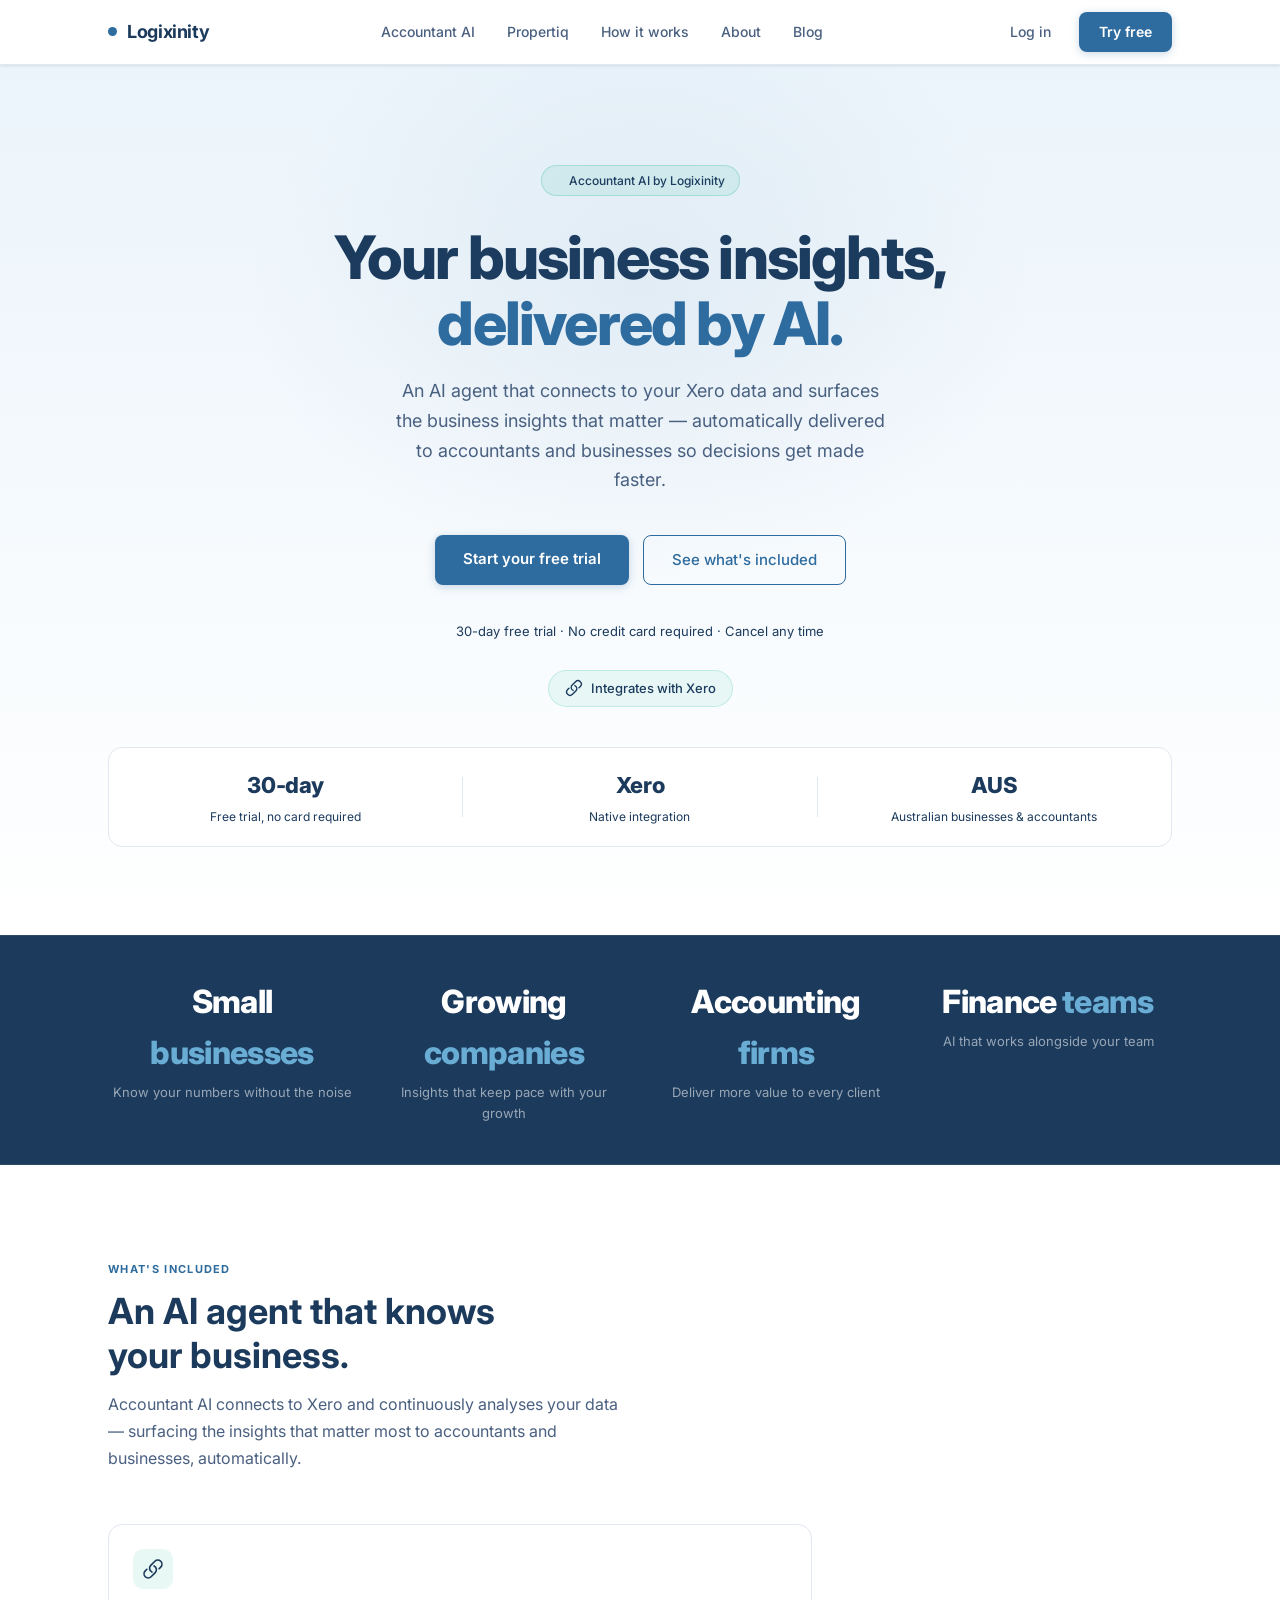
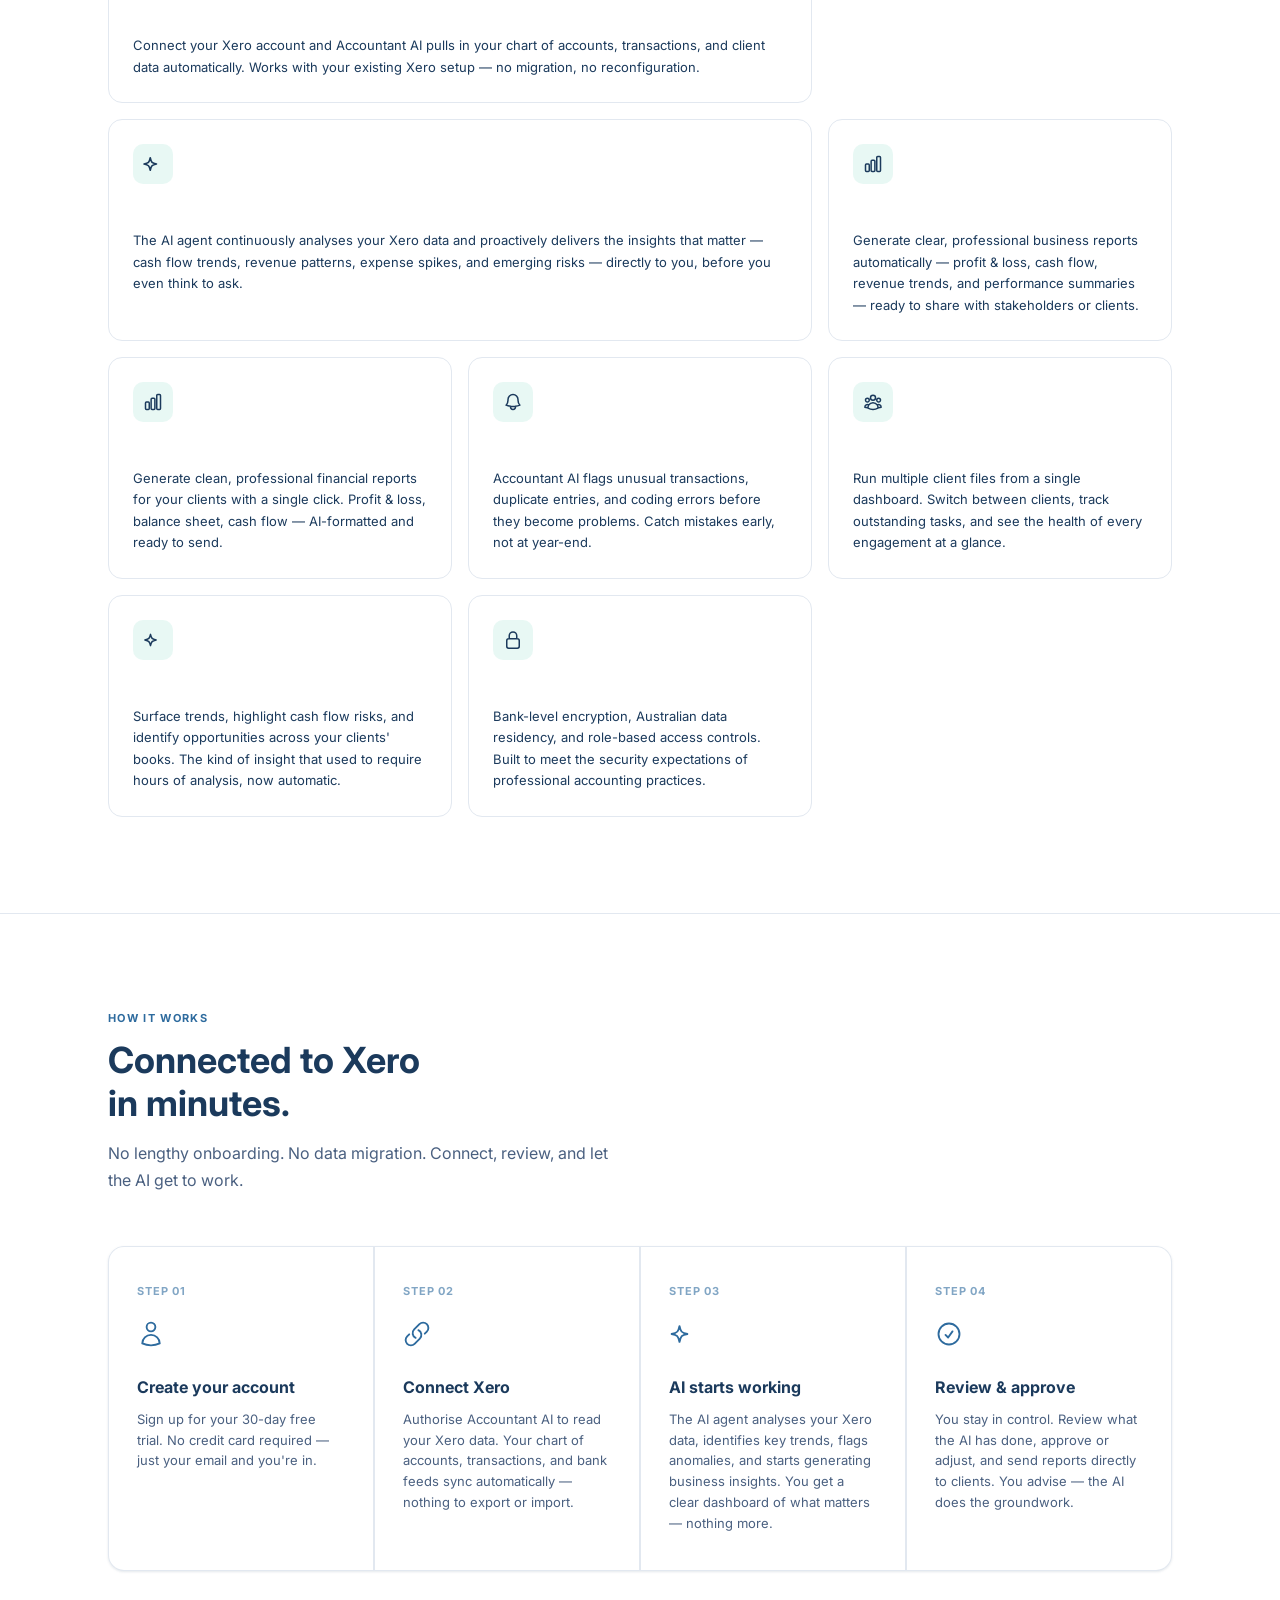
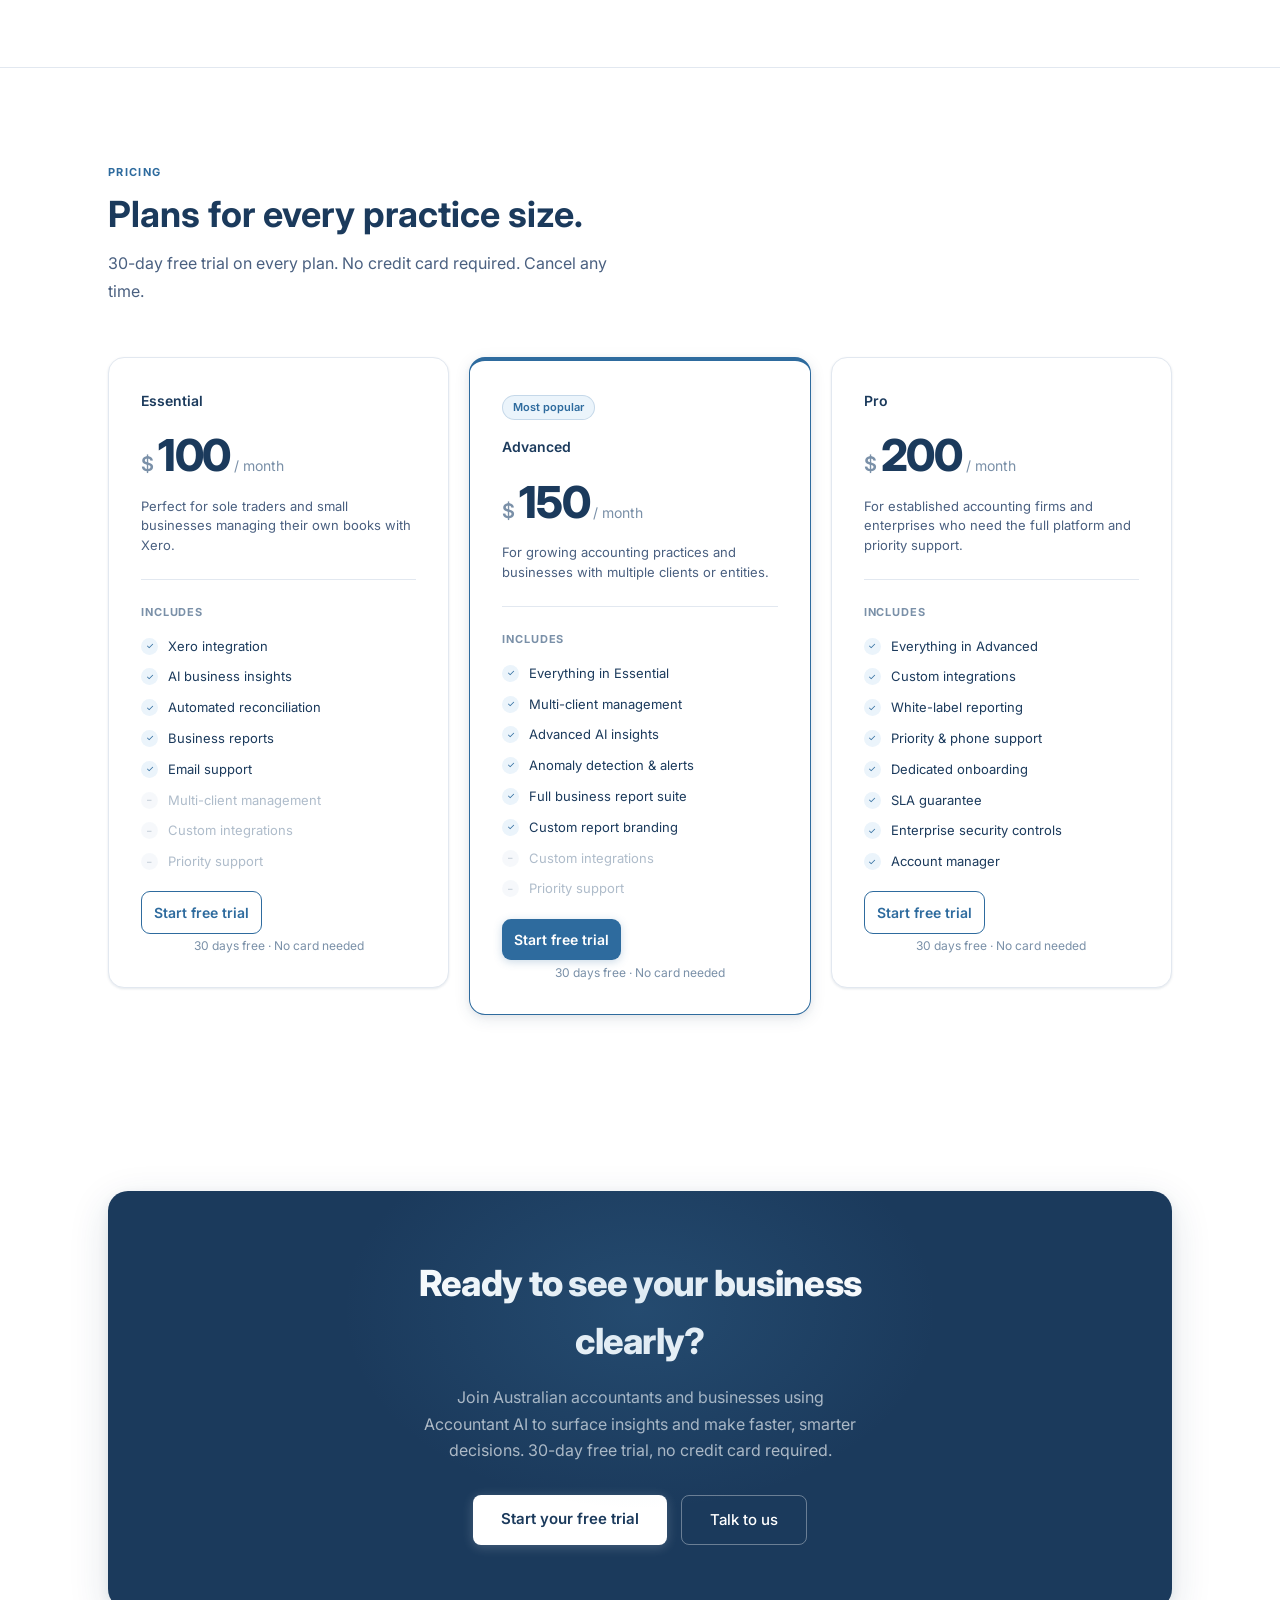
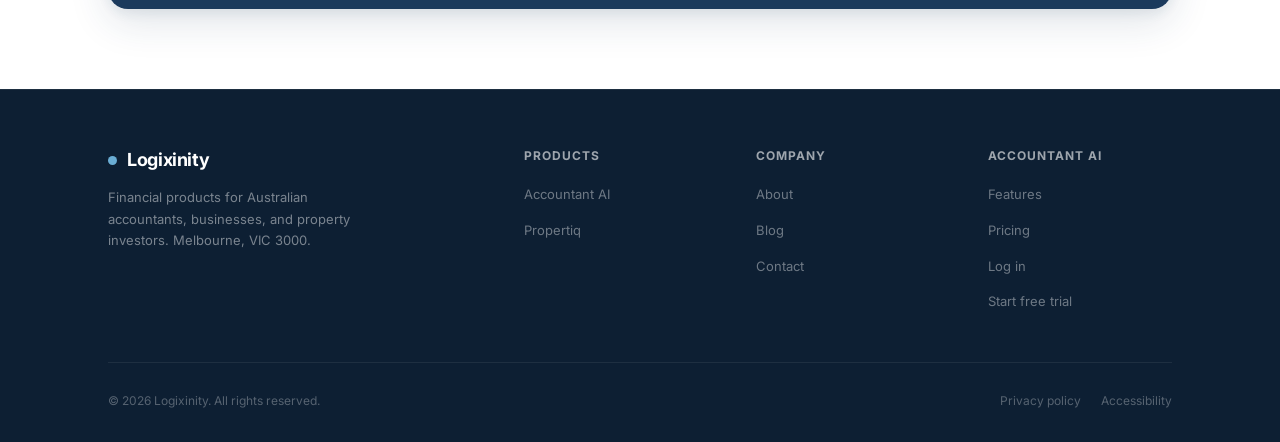
==== accountant-ai.html @ 001132ab "feat: full site with Option A light theme and all pages" ====
<!DOCTYPE html>
<html lang="en">
<head>
  <meta charset="UTF-8" />
  <meta name="viewport" content="width=device-width, initial-scale=1.0" />
  <meta name="description" content="Accountant AI by Logixinity — an AI agent that delivers business insights directly to accountants and businesses via Xero. Automated reporting, anomaly detection, and more." />
  <meta name="robots" content="index, follow" />
  <meta property="og:title" content="Accountant AI — AI-Powered Accounting by Logixinity" />
  <meta property="og:description" content="An AI agent that delivers business insights directly to accountants and businesses via Xero. Automated reporting, anomaly detection, and more. 30-day free trial." />
  <meta property="og:type" content="website" />
  <meta property="og:url" content="https://www.logixinity.com/accountant-ai" />
  <title>Accountant AI — AI-Powered Accounting | Logixinity</title>
  <link rel="stylesheet" href="css/styles.css" />
  <link rel="stylesheet" href="css/accountant-ai.css" />
  <link rel="preconnect" href="https://fonts.googleapis.com" />
  <link rel="preconnect" href="https://fonts.gstatic.com" crossorigin />
  <link href="https://fonts.googleapis.com/css2?family=Inter:wght@400;500;600;700;800&display=swap" rel="stylesheet" />
</head>
<body>

  <!-- ============================================================
       NAVIGATION
  ============================================================ -->
  <header class="nav">
    <div class="container nav-inner">
      <a href="/" class="nav-logo">
        <span class="nav-logo-dot"></span>
        Logixinity
      </a>

      <nav aria-label="Main navigation">
        <ul class="nav-links">
          <li><a href="/accountant-ai.html" class="active">Accountant AI</a></li>
          <li><a href="/propertiq.html">Propertiq</a></li>
          <li><a href="#how">How it works</a></li>
          <li><a href="#about">About</a></li>
          <li><a href="/blog">Blog</a></li>
        </ul>
      </nav>

      <div class="nav-actions">
        <a href="https://app.logixinity.com/" class="btn-ghost">Log in</a>
        <a href="https://app.logixinity.com/" class="btn-primary">Try free</a>
      </div>
    </div>
  </header>

  <!-- ============================================================
       HERO
  ============================================================ -->
  <section class="hero ai-hero">
    <div class="container">
      <div class="ai-product-tag">
        <span class="ai-tag-dot"></span>
        Accountant AI by Logixinity
      </div>

      <h1>
        Your business insights,<br />
        <em class="ai-em">delivered by AI.</em>
      </h1>

      <p class="hero-sub">
        An AI agent that connects to your Xero data and surfaces the business
        insights that matter — automatically delivered to accountants and
        businesses so decisions get made faster.
      </p>

      <div class="hero-btns">
        <a href="https://app.logixinity.com/" class="btn-primary ai-btn-lg">Start your free trial</a>
        <a href="#features" class="btn-outline">See what's included</a>
      </div>

      <p class="ai-hero-note">30-day free trial · No credit card required · Cancel any time</p>

      <div class="ai-xero-badge">
        <svg width="18" height="18" fill="none" viewBox="0 0 24 24" stroke="currentColor" stroke-width="1.8" aria-hidden="true">
          <path stroke-linecap="round" stroke-linejoin="round" d="M13.19 8.688a4.5 4.5 0 011.242 7.244l-4.5 4.5a4.5 4.5 0 01-6.364-6.364l1.757-1.757m13.35-.622l1.757-1.757a4.5 4.5 0 00-6.364-6.364l-4.5 4.5a4.5 4.5 0 001.242 7.244" />
        </svg>
        Integrates with Xero
      </div>

      <div class="ai-hero-stats">
        <div class="ai-hero-stat">
          <span class="ai-stat-num">30-day</span>
          <span class="ai-stat-lbl">Free trial, no card required</span>
        </div>
        <div class="ai-hero-stat-divider"></div>
        <div class="ai-hero-stat">
          <span class="ai-stat-num">Xero</span>
          <span class="ai-stat-lbl">Native integration</span>
        </div>
        <div class="ai-hero-stat-divider"></div>
        <div class="ai-hero-stat">
          <span class="ai-stat-num">AUS</span>
          <span class="ai-stat-lbl">Australian businesses &amp; accountants</span>
        </div>
      </div>
    </div>
  </section>

  <!-- ============================================================
       WHO IT'S FOR
  ============================================================ -->
  <div class="stats-bar">
    <div class="container">
      <div class="stats-grid">
        <div class="stat-item">
          <div class="num">Small <span>businesses</span></div>
          <div class="lbl">Know your numbers without the noise</div>
        </div>
        <div class="stat-item">
          <div class="num">Growing <span>companies</span></div>
          <div class="lbl">Insights that keep pace with your growth</div>
        </div>
        <div class="stat-item">
          <div class="num">Accounting <span>firms</span></div>
          <div class="lbl">Deliver more value to every client</div>
        </div>
        <div class="stat-item">
          <div class="num">Finance <span>teams</span></div>
          <div class="lbl">AI that works alongside your team</div>
        </div>
      </div>
    </div>
  </div>

  <!-- ============================================================
       FEATURES
  ============================================================ -->
  <section class="section" id="features">
    <div class="container">
      <div class="section-label">What's included</div>
      <h2 class="section-title">An AI agent that knows<br />your business.</h2>
      <p class="section-sub">
        Accountant AI connects to Xero and continuously analyses your data —
        surfacing the insights that matter most to accountants and businesses, automatically.
      </p>

      <div class="ai-features-grid">

        <div class="ai-feature-card ai-feature-large">
          <div class="ai-feature-icon">
            <svg width="22" height="22" fill="none" viewBox="0 0 24 24" stroke="currentColor" stroke-width="1.8" aria-hidden="true">
              <path stroke-linecap="round" stroke-linejoin="round" d="M13.19 8.688a4.5 4.5 0 011.242 7.244l-4.5 4.5a4.5 4.5 0 01-6.364-6.364l1.757-1.757m13.35-.622l1.757-1.757a4.5 4.5 0 00-6.364-6.364l-4.5 4.5a4.5 4.5 0 001.242 7.244" />
            </svg>
          </div>
          <h3>Xero integration</h3>
          <p>Connect your Xero account and Accountant AI pulls in your chart of accounts, transactions, and client data automatically. Works with your existing Xero setup — no migration, no reconfiguration.</p>
        </div>

        <div class="ai-feature-card ai-feature-large">
          <div class="ai-feature-icon">
            <svg width="22" height="22" fill="none" viewBox="0 0 24 24" stroke="currentColor" stroke-width="1.8" aria-hidden="true">
              <path stroke-linecap="round" stroke-linejoin="round" d="M9.813 15.904L9 18.75l-.813-2.846a4.5 4.5 0 00-3.09-3.09L2.25 12l2.846-.813a4.5 4.5 0 003.09-3.09L9 5.25l.813 2.846a4.5 4.5 0 003.09 3.09L15.75 12l-2.846.813a4.5 4.5 0 00-3.09 3.09z" />
            </svg>
          </div>
          <h3>AI-driven business insights</h3>
          <p>The AI agent continuously analyses your Xero data and proactively delivers the insights that matter — cash flow trends, revenue patterns, expense spikes, and emerging risks — directly to you, before you even think to ask.</p>
        </div>

        <div class="ai-feature-card">
          <div class="ai-feature-icon">
            <svg width="20" height="20" fill="none" viewBox="0 0 24 24" stroke="currentColor" stroke-width="1.8" aria-hidden="true">
              <path stroke-linecap="round" stroke-linejoin="round" d="M3 13.125C3 12.504 3.504 12 4.125 12h2.25c.621 0 1.125.504 1.125 1.125v6.75C7.5 20.496 6.996 21 6.375 21h-2.25A1.125 1.125 0 013 19.875v-6.75zM9.75 8.625c0-.621.504-1.125 1.125-1.125h2.25c.621 0 1.125.504 1.125 1.125v11.25c0 .621-.504 1.125-1.125 1.125h-2.25a1.125 1.125 0 01-1.125-1.125V8.625zM16.5 4.125c0-.621.504-1.125 1.125-1.125h2.25C20.496 3 21 3.504 21 4.125v15.75c0 .621-.504 1.125-1.125 1.125h-2.25a1.125 1.125 0 01-1.125-1.125V4.125z" />
            </svg>
          </div>
          <h3>Business reports</h3>
          <p>Generate clear, professional business reports automatically — profit &amp; loss, cash flow, revenue trends, and performance summaries — ready to share with stakeholders or clients.</p>
        </div>

        <div class="ai-feature-card">
          <div class="ai-feature-icon">
            <svg width="20" height="20" fill="none" viewBox="0 0 24 24" stroke="currentColor" stroke-width="1.8" aria-hidden="true">
              <path stroke-linecap="round" stroke-linejoin="round" d="M3 13.125C3 12.504 3.504 12 4.125 12h2.25c.621 0 1.125.504 1.125 1.125v6.75C7.5 20.496 6.996 21 6.375 21h-2.25A1.125 1.125 0 013 19.875v-6.75zM9.75 8.625c0-.621.504-1.125 1.125-1.125h2.25c.621 0 1.125.504 1.125 1.125v11.25c0 .621-.504 1.125-1.125 1.125h-2.25a1.125 1.125 0 01-1.125-1.125V8.625zM16.5 4.125c0-.621.504-1.125 1.125-1.125h2.25C20.496 3 21 3.504 21 4.125v15.75c0 .621-.504 1.125-1.125 1.125h-2.25a1.125 1.125 0 01-1.125-1.125V4.125z" />
            </svg>
          </div>
          <h3>Client reports</h3>
          <p>Generate clean, professional financial reports for your clients with a single click. Profit &amp; loss, balance sheet, cash flow — AI-formatted and ready to send.</p>
        </div>

        <div class="ai-feature-card">
          <div class="ai-feature-icon">
            <svg width="20" height="20" fill="none" viewBox="0 0 24 24" stroke="currentColor" stroke-width="1.8" aria-hidden="true">
              <path stroke-linecap="round" stroke-linejoin="round" d="M14.857 17.082a23.848 23.848 0 005.454-1.31A8.967 8.967 0 0118 9.75v-.7V9A6 6 0 006 9v.75a8.967 8.967 0 01-2.312 6.022c1.733.64 3.56 1.085 5.455 1.31m5.714 0a24.255 24.255 0 01-5.714 0m5.714 0a3 3 0 11-5.714 0" />
            </svg>
          </div>
          <h3>Anomaly detection</h3>
          <p>Accountant AI flags unusual transactions, duplicate entries, and coding errors before they become problems. Catch mistakes early, not at year-end.</p>
        </div>

        <div class="ai-feature-card">
          <div class="ai-feature-icon">
            <svg width="20" height="20" fill="none" viewBox="0 0 24 24" stroke="currentColor" stroke-width="1.8" aria-hidden="true">
              <path stroke-linecap="round" stroke-linejoin="round" d="M18 18.72a9.094 9.094 0 003.741-.479 3 3 0 00-4.682-2.72m.94 3.198l.001.031c0 .225-.012.447-.037.666A11.944 11.944 0 0112 21c-2.17 0-4.207-.576-5.963-1.584A6.062 6.062 0 016 18.719m12 0a5.971 5.971 0 00-.941-3.197m0 0A5.995 5.995 0 0012 12.75a5.995 5.995 0 00-5.058 2.772m0 0a3 3 0 00-4.681 2.72 8.986 8.986 0 003.74.477m.94-3.197a5.971 5.971 0 00-.94 3.197M15 6.75a3 3 0 11-6 0 3 3 0 016 0zm6 3a2.25 2.25 0 11-4.5 0 2.25 2.25 0 014.5 0zm-13.5 0a2.25 2.25 0 11-4.5 0 2.25 2.25 0 014.5 0z" />
            </svg>
          </div>
          <h3>Multi-client management</h3>
          <p>Run multiple client files from a single dashboard. Switch between clients, track outstanding tasks, and see the health of every engagement at a glance.</p>
        </div>

        <div class="ai-feature-card">
          <div class="ai-feature-icon">
            <svg width="20" height="20" fill="none" viewBox="0 0 24 24" stroke="currentColor" stroke-width="1.8" aria-hidden="true">
              <path stroke-linecap="round" stroke-linejoin="round" d="M9.813 15.904L9 18.75l-.813-2.846a4.5 4.5 0 00-3.09-3.09L2.25 12l2.846-.813a4.5 4.5 0 003.09-3.09L9 5.25l.813 2.846a4.5 4.5 0 003.09 3.09L15.75 12l-2.846.813a4.5 4.5 0 00-3.09 3.09z" />
            </svg>
          </div>
          <h3>AI insights</h3>
          <p>Surface trends, highlight cash flow risks, and identify opportunities across your clients' books. The kind of insight that used to require hours of analysis, now automatic.</p>
        </div>

        <div class="ai-feature-card">
          <div class="ai-feature-icon">
            <svg width="20" height="20" fill="none" viewBox="0 0 24 24" stroke="currentColor" stroke-width="1.8" aria-hidden="true">
              <path stroke-linecap="round" stroke-linejoin="round" d="M16.5 10.5V6.75a4.5 4.5 0 10-9 0v3.75m-.75 11.25h10.5a2.25 2.25 0 002.25-2.25v-6.75a2.25 2.25 0 00-2.25-2.25H6.75a2.25 2.25 0 00-2.25 2.25v6.75a2.25 2.25 0 002.25 2.25z" />
            </svg>
          </div>
          <h3>Secure &amp; compliant</h3>
          <p>Bank-level encryption, Australian data residency, and role-based access controls. Built to meet the security expectations of professional accounting practices.</p>
        </div>

      </div>
    </div>
  </section>

  <div class="divider"></div>

  <!-- ============================================================
       HOW IT WORKS
  ============================================================ -->
  <section class="section" id="how">
    <div class="container">
      <div class="section-label">How it works</div>
      <h2 class="section-title">Connected to Xero<br />in minutes.</h2>
      <p class="section-sub">
        No lengthy onboarding. No data migration. Connect, review, and let the AI get to work.
      </p>

      <div class="how-grid">
        <div class="how-step">
          <div class="how-num">STEP 01</div>
          <div class="how-step-icon">
            <svg width="28" height="28" fill="none" viewBox="0 0 24 24" stroke="currentColor" stroke-width="1.6" aria-hidden="true">
              <path stroke-linecap="round" stroke-linejoin="round" d="M15.75 6a3.75 3.75 0 11-7.5 0 3.75 3.75 0 017.5 0zM4.501 20.118a7.5 7.5 0 0114.998 0A17.933 17.933 0 0112 21.75c-2.676 0-5.216-.584-7.499-1.632z" />
            </svg>
          </div>
          <h4>Create your account</h4>
          <p>Sign up for your 30-day free trial. No credit card required — just your email and you're in.</p>
        </div>

        <div class="how-step">
          <div class="how-num">STEP 02</div>
          <div class="how-step-icon">
            <svg width="28" height="28" fill="none" viewBox="0 0 24 24" stroke="currentColor" stroke-width="1.6" aria-hidden="true">
              <path stroke-linecap="round" stroke-linejoin="round" d="M13.19 8.688a4.5 4.5 0 011.242 7.244l-4.5 4.5a4.5 4.5 0 01-6.364-6.364l1.757-1.757m13.35-.622l1.757-1.757a4.5 4.5 0 00-6.364-6.364l-4.5 4.5a4.5 4.5 0 001.242 7.244" />
            </svg>
          </div>
          <h4>Connect Xero</h4>
          <p>Authorise Accountant AI to read your Xero data. Your chart of accounts, transactions, and bank feeds sync automatically — nothing to export or import.</p>
        </div>

        <div class="how-step">
          <div class="how-num">STEP 03</div>
          <div class="how-step-icon">
            <svg width="28" height="28" fill="none" viewBox="0 0 24 24" stroke="currentColor" stroke-width="1.6" aria-hidden="true">
              <path stroke-linecap="round" stroke-linejoin="round" d="M9.813 15.904L9 18.75l-.813-2.846a4.5 4.5 0 00-3.09-3.09L2.25 12l2.846-.813a4.5 4.5 0 003.09-3.09L9 5.25l.813 2.846a4.5 4.5 0 003.09 3.09L15.75 12l-2.846.813a4.5 4.5 0 00-3.09 3.09z" />
            </svg>
          </div>
          <h4>AI starts working</h4>
          <p>The AI agent analyses your Xero data, identifies key trends, flags anomalies, and starts generating business insights. You get a clear dashboard of what matters — nothing more.</p>
        </div>

        <div class="how-step">
          <div class="how-num">STEP 04</div>
          <div class="how-step-icon">
            <svg width="28" height="28" fill="none" viewBox="0 0 24 24" stroke="currentColor" stroke-width="1.6" aria-hidden="true">
              <path stroke-linecap="round" stroke-linejoin="round" d="M9 12.75L11.25 15 15 9.75M21 12a9 9 0 11-18 0 9 9 0 0118 0z" />
            </svg>
          </div>
          <h4>Review &amp; approve</h4>
          <p>You stay in control. Review what the AI has done, approve or adjust, and send reports directly to clients. You advise — the AI does the groundwork.</p>
        </div>
      </div>
    </div>
  </section>

  <div class="divider"></div>

  <!-- ============================================================
       PRICING
  ============================================================ -->
  <section class="section" id="pricing">
    <div class="container">
      <div class="section-label">Pricing</div>
      <h2 class="section-title">Plans for every practice size.</h2>
      <p class="section-sub">
        30-day free trial on every plan. No credit card required. Cancel any time.
      </p>

      <div class="pricing-grid">

        <!-- Essential -->
        <div class="price-card">
          <div class="price-tier">Essential</div>
          <div class="price-amount">
            <span class="dollar">$</span>
            <span class="num">100</span>
            <span class="period">/ month</span>
          </div>
          <div class="price-desc">
            Perfect for sole traders and small businesses managing their own books with Xero.
          </div>
          <div class="price-includes">Includes</div>
          <ul class="price-features">
            <li><span class="check-icon on">✓</span> Xero integration</li>
            <li><span class="check-icon on">✓</span> AI business insights</li>
            <li><span class="check-icon on">✓</span> Automated reconciliation</li>
            <li><span class="check-icon on">✓</span> Business reports</li>
            <li><span class="check-icon on">✓</span> Email support</li>
            <li class="dim"><span class="check-icon off">–</span> Multi-client management</li>
            <li class="dim"><span class="check-icon off">–</span> Custom integrations</li>
            <li class="dim"><span class="check-icon off">–</span> Priority support</li>
          </ul>
          <a href="https://app.logixinity.com/" class="price-cta outline">Start free trial</a>
          <p class="price-trial">30 days free · No card needed</p>
        </div>

        <!-- Advanced (popular) -->
        <div class="price-card popular">
          <div class="popular-badge">Most popular</div>
          <div class="price-tier">Advanced</div>
          <div class="price-amount">
            <span class="dollar">$</span>
            <span class="num">150</span>
            <span class="period">/ month</span>
          </div>
          <div class="price-desc">
            For growing accounting practices and businesses with multiple clients or entities.
          </div>
          <div class="price-includes">Includes</div>
          <ul class="price-features">
            <li><span class="check-icon on">✓</span> Everything in Essential</li>
            <li><span class="check-icon on">✓</span> Multi-client management</li>
            <li><span class="check-icon on">✓</span> Advanced AI insights</li>
            <li><span class="check-icon on">✓</span> Anomaly detection &amp; alerts</li>
            <li><span class="check-icon on">✓</span> Full business report suite</li>
            <li><span class="check-icon on">✓</span> Custom report branding</li>
            <li class="dim"><span class="check-icon off">–</span> Custom integrations</li>
            <li class="dim"><span class="check-icon off">–</span> Priority support</li>
          </ul>
          <a href="https://app.logixinity.com/" class="price-cta solid">Start free trial</a>
          <p class="price-trial">30 days free · No card needed</p>
        </div>

        <!-- Pro -->
        <div class="price-card">
          <div class="price-tier">Pro</div>
          <div class="price-amount">
            <span class="dollar">$</span>
            <span class="num">200</span>
            <span class="period">/ month</span>
          </div>
          <div class="price-desc">
            For established accounting firms and enterprises who need the full platform and priority support.
          </div>
          <div class="price-includes">Includes</div>
          <ul class="price-features">
            <li><span class="check-icon on">✓</span> Everything in Advanced</li>
            <li><span class="check-icon on">✓</span> Custom integrations</li>
            <li><span class="check-icon on">✓</span> White-label reporting</li>
            <li><span class="check-icon on">✓</span> Priority &amp; phone support</li>
            <li><span class="check-icon on">✓</span> Dedicated onboarding</li>
            <li><span class="check-icon on">✓</span> SLA guarantee</li>
            <li><span class="check-icon on">✓</span> Enterprise security controls</li>
            <li><span class="check-icon on">✓</span> Account manager</li>
          </ul>
          <a href="https://app.logixinity.com/" class="price-cta outline">Start free trial</a>
          <p class="price-trial">30 days free · No card needed</p>
        </div>

      </div>
    </div>
  </section>

  <!-- ============================================================
       CTA BANNER
  ============================================================ -->
  <div class="container">
    <div class="cta-banner">
      <h2>Ready to see your business<br />clearly?</h2>
      <p>
        Join Australian accountants and businesses using Accountant AI
        to surface insights and make faster, smarter decisions. 30-day free trial, no credit card required.
      </p>
      <div class="cta-btns">
        <a href="https://app.logixinity.com/" class="btn-primary ai-btn-lg">Start your free trial</a>
        <a href="mailto:support@logixinity.com" class="btn-outline" style="font-size:15px; padding:12px 28px;">Talk to us</a>
      </div>
    </div>
  </div>

  <!-- ============================================================
       FOOTER
  ============================================================ -->
  <footer class="footer" id="about">
    <div class="container">
      <div class="footer-top">

        <div class="footer-brand">
          <div class="nav-logo" style="margin-bottom: 0;">
            <span class="nav-logo-dot"></span>
            Logixinity
          </div>
          <p>
            Financial products for Australian accountants, businesses,
            and property investors. Melbourne, VIC 3000.
          </p>
        </div>

        <div class="footer-col">
          <h4>Products</h4>
          <ul>
            <li><a href="/accountant-ai.html">Accountant AI</a></li>
            <li><a href="/propertiq.html">Propertiq</a></li>
          </ul>
        </div>

        <div class="footer-col">
          <h4>Company</h4>
          <ul>
            <li><a href="/#about">About</a></li>
            <li><a href="/blog">Blog</a></li>
            <li><a href="mailto:support@logixinity.com">Contact</a></li>
          </ul>
        </div>

        <div class="footer-col">
          <h4>Accountant AI</h4>
          <ul>
            <li><a href="#features">Features</a></li>
            <li><a href="#pricing">Pricing</a></li>
            <li><a href="https://app.logixinity.com/">Log in</a></li>
            <li><a href="https://app.logixinity.com/">Start free trial</a></li>
          </ul>
        </div>

      </div>

      <div class="footer-bottom">
        <p>© 2026 Logixinity. All rights reserved.</p>
        <div class="footer-legal">
          <a href="/privacy-policy">Privacy policy</a>
          <a href="/accessibility-statement">Accessibility</a>
        </div>
      </div>
    </div>
  </footer>

  <script src="js/main.js"></script>
</body>
</html>
---- css/styles.css ----
/* ============================================================
   Logixinity — Main Stylesheet
   Theme: Option A — White/Light + Navy Blue (logo-matched)
   Logo colours: #1B3A5C (deep navy), #2E6B9E (steel blue), #4A8DBD (highlight)
   ============================================================ */

:root {
  --navy-950: #0d1f33;
  --navy-900: #1B3A5C;
  --navy-800: #2C4A6E;
  --navy-700: #2E6B9E;
  --navy-600: #4A8DBD;
  --navy-500: #6AADD4;

  --accent:       #2E6B9E;
  --accent-hover: #1B3A5C;
  --accent-light: #EBF4FB;

  --white:     #ffffff;
  --gray-50:   #F8FAFC;
  --gray-100:  #F1F5F9;
  --gray-200:  #E2E8F0;
  --gray-300:  #CBD5E1;
  --gray-500:  #64748B;
  --gray-700:  #334155;
  --gray-900:  #0F172A;

  --text-primary:   #1B3A5C;
  --text-secondary: #4A6080;
  --text-muted:     #7A90A8;

  --border:    #E2E8F0;
  --border-md: #CBD5E1;
  --card-bg:   #FFFFFF;
  --card-hover: #F8FAFC;
  --section-alt: #F5F8FB;

  --font: 'Inter', -apple-system, BlinkMacSystemFont, 'Segoe UI', sans-serif;

  --shadow-sm: 0 1px 3px rgba(27,58,92,0.08), 0 1px 2px rgba(27,58,92,0.04);
  --shadow-md: 0 4px 16px rgba(27,58,92,0.10), 0 2px 6px rgba(27,58,92,0.06);
  --shadow-lg: 0 12px 40px rgba(27,58,92,0.14), 0 4px 12px rgba(27,58,92,0.08);
}

*, *::before, *::after { box-sizing: border-box; margin: 0; padding: 0; }

html { scroll-behavior: smooth; }

body {
  font-family: var(--font);
  background: var(--white);
  color: var(--text-primary);
  line-height: 1.6;
  -webkit-font-smoothing: antialiased;
}

a { color: inherit; text-decoration: none; }
img { display: block; max-width: 100%; }
button { cursor: pointer; font-family: var(--font); }

/* ============================================================
   UTILITY
   ============================================================ */

.container {
  max-width: 1120px;
  margin: 0 auto;
  padding: 0 28px;
}

.section {
  padding: 96px 0;
}

.section-alt {
  background: var(--section-alt);
}

.section-label {
  font-size: 11px;
  font-weight: 700;
  letter-spacing: 0.12em;
  text-transform: uppercase;
  color: var(--accent);
  margin-bottom: 12px;
}

.section-title {
  font-size: 36px;
  font-weight: 700;
  color: var(--text-primary);
  line-height: 1.2;
  margin-bottom: 14px;
}

.section-sub {
  font-size: 16px;
  color: var(--text-secondary);
  max-width: 520px;
  line-height: 1.7;
}

.accent { color: var(--accent); }

/* ============================================================
   NAVIGATION
   ============================================================ */

.nav {
  position: sticky;
  top: 0;
  z-index: 100;
  background: rgba(255, 255, 255, 0.95);
  backdrop-filter: blur(12px);
  -webkit-backdrop-filter: blur(12px);
  border-bottom: 1px solid var(--border);
  box-shadow: var(--shadow-sm);
}

.nav-inner {
  display: flex;
  align-items: center;
  justify-content: space-between;
  height: 64px;
}

.nav-logo {
  display: flex;
  align-items: center;
  gap: 10px;
  font-size: 18px;
  font-weight: 700;
  color: var(--navy-900);
  letter-spacing: -0.02em;
}

.nav-logo-dot {
  width: 9px;
  height: 9px;
  border-radius: 50%;
  background: var(--accent);
  flex-shrink: 0;
}

.nav-links {
  display: flex;
  align-items: center;
  gap: 32px;
  list-style: none;
}

.nav-links a {
  font-size: 14px;
  color: var(--text-secondary);
  transition: color 0.2s;
  font-weight: 500;
}

.nav-links a:hover { color: var(--navy-900); }

.nav-actions {
  display: flex;
  align-items: center;
  gap: 12px;
}

.btn-ghost {
  font-size: 14px;
  color: var(--text-secondary);
  padding: 8px 16px;
  background: none;
  border: none;
  transition: color 0.2s;
  font-weight: 500;
}

.btn-ghost:hover { color: var(--navy-900); }

.btn-primary {
  font-size: 14px;
  font-weight: 600;
  color: var(--white);
  background: var(--accent);
  padding: 9px 20px;
  border: none;
  border-radius: 8px;
  transition: background 0.2s, transform 0.15s, box-shadow 0.2s;
  box-shadow: 0 2px 8px rgba(46,107,158,0.25);
}

.btn-primary:hover {
  background: var(--accent-hover);
  transform: translateY(-1px);
  box-shadow: 0 4px 14px rgba(46,107,158,0.35);
}

.btn-outline {
  font-size: 14px;
  font-weight: 500;
  color: var(--accent);
  background: none;
  padding: 9px 20px;
  border: 1.5px solid var(--accent);
  border-radius: 8px;
  transition: border-color 0.2s, background 0.2s, color 0.2s;
}

.btn-outline:hover {
  background: var(--accent-light);
  border-color: var(--accent-hover);
  color: var(--accent-hover);
}

/* ============================================================
   HERO
   ============================================================ */

.hero {
  padding: 100px 0 88px;
  text-align: center;
  position: relative;
  overflow: hidden;
  background: linear-gradient(180deg, #EBF4FB 0%, #FFFFFF 100%);
}

.hero::before {
  content: '';
  position: absolute;
  top: -80px;
  left: 50%;
  transform: translateX(-50%);
  width: 800px;
  height: 600px;
  background: radial-gradient(ellipse, rgba(46,107,158,0.08) 0%, transparent 70%);
  pointer-events: none;
}

.hero-badge {
  display: inline-flex;
  align-items: center;
  gap: 7px;
  font-size: 12px;
  font-weight: 600;
  color: var(--accent);
  background: var(--accent-light);
  border: 1px solid rgba(46,107,158,0.2);
  padding: 5px 14px;
  border-radius: 99px;
  margin-bottom: 28px;
}

.hero-badge-dot {
  width: 6px;
  height: 6px;
  border-radius: 50%;
  background: var(--accent);
  animation: pulse 2s infinite;
}

@keyframes pulse {
  0%, 100% { opacity: 1; }
  50% { opacity: 0.4; }
}

.hero h1 {
  font-size: 60px;
  font-weight: 800;
  line-height: 1.1;
  letter-spacing: -0.03em;
  color: var(--navy-900);
  margin-bottom: 20px;
}

.hero h1 em {
  font-style: normal;
  color: var(--accent);
}

.hero-sub {
  font-size: 18px;
  color: var(--text-secondary);
  max-width: 500px;
  margin: 0 auto 40px;
  line-height: 1.65;
}

.hero-btns {
  display: flex;
  gap: 14px;
  justify-content: center;
  flex-wrap: wrap;
  margin-bottom: 52px;
}

.hero-btns .btn-primary {
  font-size: 15px;
  padding: 12px 28px;
}

.hero-btns .btn-outline {
  font-size: 15px;
  padding: 12px 28px;
}

.hero-pills {
  display: flex;
  gap: 10px;
  justify-content: center;
  flex-wrap: wrap;
}

.pill {
  display: inline-flex;
  align-items: center;
  gap: 7px;
  font-size: 13px;
  color: var(--text-secondary);
  background: var(--white);
  border: 1px solid var(--border);
  padding: 6px 14px;
  border-radius: 99px;
  box-shadow: var(--shadow-sm);
}

.pill-dot {
  width: 6px;
  height: 6px;
  border-radius: 50%;
}

.pill-dot.teal   { background: #1DB896; }
.pill-dot.purple { background: #9f8fef; }
.pill-dot.blue   { background: var(--accent); }

/* ============================================================
   DIVIDER
   ============================================================ */

.divider {
  height: 1px;
  background: var(--border);
}

/* ============================================================
   PRODUCTS
   ============================================================ */

.products-grid {
  display: grid;
  grid-template-columns: repeat(auto-fit, minmax(300px, 1fr));
  gap: 20px;
  margin-top: 52px;
}

.product-card {
  background: var(--card-bg);
  border: 1px solid var(--border);
  border-radius: 16px;
  padding: 32px;
  transition: box-shadow 0.2s, transform 0.2s;
  position: relative;
  overflow: hidden;
  box-shadow: var(--shadow-sm);
}

.product-card:hover {
  box-shadow: var(--shadow-md);
  transform: translateY(-3px);
}

.product-card.featured {
  border-color: rgba(46,107,158,0.35);
  border-top: 3px solid var(--accent);
}

.product-card.featured::after {
  content: 'Core product';
  position: absolute;
  top: 18px;
  right: 18px;
  font-size: 11px;
  font-weight: 600;
  color: var(--accent);
  background: var(--accent-light);
  border: 1px solid rgba(46,107,158,0.2);
  padding: 3px 10px;
  border-radius: 99px;
}

.product-icon {
  width: 48px;
  height: 48px;
  border-radius: 12px;
  display: flex;
  align-items: center;
  justify-content: center;
  font-size: 22px;
  margin-bottom: 20px;
}

.product-icon.teal   { background: rgba(29,184,150,0.12); color: #1DB896; }
.product-icon.purple { background: rgba(159,143,239,0.12); color: #9f8fef; }
.product-icon.blue   { background: var(--accent-light); color: var(--accent); }

.product-card h3 {
  font-size: 20px;
  font-weight: 700;
  color: var(--text-primary);
  margin-bottom: 10px;
}

.product-card p {
  font-size: 14px;
  color: var(--text-secondary);
  line-height: 1.65;
  margin-bottom: 24px;
}

.product-features {
  list-style: none;
  display: flex;
  flex-direction: column;
  gap: 9px;
}

.product-features li {
  display: flex;
  align-items: center;
  gap: 10px;
  font-size: 13px;
  color: var(--text-primary);
}

.feature-check {
  width: 18px;
  height: 18px;
  border-radius: 50%;
  background: var(--accent-light);
  display: flex;
  align-items: center;
  justify-content: center;
  flex-shrink: 0;
  font-size: 10px;
  color: var(--accent);
}

/* ============================================================
   PRODUCT ENTRY CARDS (homepage two-product layout)
   ============================================================ */

.product-entry-grid {
  display: grid;
  grid-template-columns: repeat(auto-fit, minmax(320px, 1fr));
  gap: 24px;
  margin-top: 52px;
}

.product-entry-card {
  background: var(--card-bg);
  border: 1px solid var(--border);
  border-radius: 20px;
  padding: 36px;
  transition: box-shadow 0.2s, transform 0.2s;
  box-shadow: var(--shadow-sm);
}

.product-entry-card:hover {
  box-shadow: var(--shadow-lg);
  transform: translateY(-4px);
}

.teal-card { border-top: 4px solid #1DB896; }
.blue-card  { border-top: 4px solid var(--accent); }

.product-entry-audience {
  font-size: 11px;
  font-weight: 700;
  letter-spacing: 0.1em;
  text-transform: uppercase;
  margin-bottom: 20px;
  padding: 4px 12px;
  border-radius: 99px;
  display: inline-block;
}

.teal-card .product-entry-audience {
  color: #1DB896;
  background: rgba(29,184,150,0.08);
  border: 1px solid rgba(29,184,150,0.2);
}

.blue-card .product-entry-audience {
  color: var(--accent);
  background: var(--accent-light);
  border: 1px solid rgba(46,107,158,0.2);
}

.product-entry-header {
  display: flex;
  align-items: center;
  gap: 14px;
  margin-bottom: 16px;
}

.product-entry-header h3 {
  font-size: 24px;
  font-weight: 700;
  color: var(--text-primary);
}

.product-entry-desc {
  font-size: 15px;
  color: var(--text-secondary);
  line-height: 1.65;
  margin-bottom: 24px;
}

.product-entry-actions {
  display: flex;
  gap: 12px;
  margin-top: 28px;
  flex-wrap: wrap;
}

.product-trial-note {
  font-size: 12px;
  color: var(--text-muted);
  margin-top: 10px;
}

.both-note {
  display: flex;
  align-items: flex-start;
  gap: 12px;
  margin-top: 28px;
  background: var(--gray-50);
  border: 1px solid var(--border);
  border-radius: 12px;
  padding: 16px 20px;
}

.both-note-icon { font-size: 18px; flex-shrink: 0; margin-top: 1px; }

.both-note p {
  font-size: 14px;
  color: var(--text-secondary);
  line-height: 1.6;
  margin: 0;
}

.both-note p em {
  font-style: normal;
  color: var(--text-primary);
  font-weight: 600;
}

/* ============================================================
   PRICING ROUTER
   ============================================================ */

.pricing-router-grid {
  display: grid;
  grid-template-columns: repeat(auto-fit, minmax(280px, 1fr));
  gap: 20px;
  margin-top: 48px;
}

.pricing-router-card {
  background: var(--card-bg);
  border: 1px solid var(--border);
  border-radius: 16px;
  padding: 32px;
  display: flex;
  flex-direction: column;
  gap: 14px;
  box-shadow: var(--shadow-sm);
  transition: box-shadow 0.2s, transform 0.2s;
}

.pricing-router-card:hover {
  box-shadow: var(--shadow-md);
  transform: translateY(-2px);
}

.pricing-router-label {
  font-size: 16px;
  font-weight: 700;
  padding: 6px 16px;
  border-radius: 99px;
  display: inline-block;
  width: fit-content;
}

.teal-label {
  color: #1DB896;
  background: rgba(29,184,150,0.08);
  border: 1px solid rgba(29,184,150,0.2);
}

.blue-label {
  color: var(--accent);
  background: var(--accent-light);
  border: 1px solid rgba(46,107,158,0.2);
}

.pricing-router-desc {
  font-size: 14px;
  color: var(--text-secondary);
  line-height: 1.6;
  flex: 1;
}

.pricing-router-btn {
  width: 100%;
  text-align: center;
  padding: 11px 20px;
  font-size: 14px;
}

/* ============================================================
   STATS BAR
   ============================================================ */

.stats-bar {
  background: var(--navy-900);
  border-top: 1px solid rgba(255,255,255,0.08);
  border-bottom: 1px solid rgba(255,255,255,0.08);
  padding: 40px 0;
}

.stats-grid {
  display: grid;
  grid-template-columns: repeat(auto-fit, minmax(160px, 1fr));
  gap: 24px;
  text-align: center;
}

.stat-item .num {
  font-size: 32px;
  font-weight: 800;
  color: var(--white);
  letter-spacing: -0.02em;
}

.stat-item .num span {
  color: var(--navy-500);
}

.stat-item .lbl {
  font-size: 13px;
  color: rgba(255,255,255,0.55);
  margin-top: 4px;
}

/* ============================================================
   HOW IT WORKS
   ============================================================ */

.how-grid {
  display: grid;
  grid-template-columns: repeat(auto-fit, minmax(220px, 1fr));
  gap: 2px;
  margin-top: 52px;
  background: var(--border);
  border: 1px solid var(--border);
  border-radius: 16px;
  overflow: hidden;
  box-shadow: var(--shadow-sm);
}

.how-step {
  background: var(--white);
  padding: 36px 28px;
  position: relative;
  transition: background 0.2s;
}

.how-step:hover { background: var(--gray-50); }

.how-num {
  font-size: 11px;
  font-weight: 700;
  letter-spacing: 0.08em;
  color: var(--accent);
  opacity: 0.6;
  margin-bottom: 16px;
}

.how-step-icon {
  font-size: 28px;
  margin-bottom: 14px;
  color: var(--accent);
}

.how-step h4 {
  font-size: 16px;
  font-weight: 700;
  color: var(--text-primary);
  margin-bottom: 8px;
}

.how-step p {
  font-size: 13px;
  color: var(--text-secondary);
  line-height: 1.6;
}

/* ============================================================
   PRICING
   ============================================================ */

.pricing-grid {
  display: grid;
  grid-template-columns: repeat(auto-fit, minmax(280px, 1fr));
  gap: 20px;
  margin-top: 52px;
  align-items: start;
}

.price-card {
  background: var(--card-bg);
  border: 1px solid var(--border);
  border-radius: 16px;
  padding: 32px;
  transition: box-shadow 0.2s;
  box-shadow: var(--shadow-sm);
}

.price-card.popular {
  border-color: var(--accent);
  border-top: 4px solid var(--accent);
  box-shadow: var(--shadow-md);
}

.popular-badge {
  display: inline-block;
  font-size: 11px;
  font-weight: 600;
  color: var(--accent);
  background: var(--accent-light);
  border: 1px solid rgba(46,107,158,0.2);
  padding: 3px 10px;
  border-radius: 99px;
  margin-bottom: 16px;
}

.price-tier {
  font-size: 14px;
  font-weight: 600;
  color: var(--text-primary);
  margin-bottom: 8px;
}

.price-amount {
  display: flex;
  align-items: baseline;
  gap: 4px;
  margin-bottom: 6px;
}

.price-amount .dollar {
  font-size: 20px;
  font-weight: 600;
  color: var(--text-muted);
}

.price-amount .num {
  font-size: 44px;
  font-weight: 800;
  color: var(--text-primary);
  letter-spacing: -0.03em;
}

.price-amount .period {
  font-size: 14px;
  color: var(--text-muted);
}

.price-desc {
  font-size: 13px;
  color: var(--text-secondary);
  line-height: 1.5;
  margin-bottom: 24px;
  padding-bottom: 24px;
  border-bottom: 1px solid var(--border);
}

.price-includes {
  font-size: 11px;
  font-weight: 700;
  letter-spacing: 0.08em;
  text-transform: uppercase;
  color: var(--text-muted);
  margin-bottom: 14px;
}

.price-features {
  list-style: none;
  display: flex;
  flex-direction: column;
  gap: 10px;
  margin-bottom: 28px;
}

.price-features li {
  display: flex;
  align-items: flex-start;
  gap: 10px;
  font-size: 13px;
  color: var(--text-primary);
}

.price-features li.dim {
  color: var(--text-muted);
  opacity: 0.6;
}

.check-icon {
  width: 17px;
  height: 17px;
  border-radius: 50%;
  flex-shrink: 0;
  display: flex;
  align-items: center;
  justify-content: center;
  font-size: 9px;
  margin-top: 2px;
}

.check-icon.on  { background: var(--accent-light); color: var(--accent); }
.check-icon.off { background: var(--gray-100); color: var(--text-muted); }

.price-cta {
  width: 100%;
  padding: 12px;
  border-radius: 9px;
  font-size: 14px;
  font-weight: 600;
  transition: all 0.2s;
}

.price-cta.solid {
  background: var(--accent);
  color: var(--white);
  border: none;
  box-shadow: 0 2px 8px rgba(46,107,158,0.25);
}

.price-cta.solid:hover {
  background: var(--accent-hover);
  box-shadow: 0 4px 14px rgba(46,107,158,0.35);
}

.price-cta.outline {
  background: transparent;
  color: var(--accent);
  border: 1.5px solid var(--accent);
}

.price-cta.outline:hover {
  background: var(--accent-light);
  border-color: var(--accent-hover);
}

.price-trial {
  text-align: center;
  font-size: 12px;
  color: var(--text-muted);
  margin-top: 10px;
}

/* ============================================================
   CTA BANNER
   ============================================================ */

.cta-banner {
  background: var(--navy-900);
  border-radius: 20px;
  padding: 64px 48px;
  text-align: center;
  position: relative;
  overflow: hidden;
  margin: 80px 0;
  box-shadow: var(--shadow-lg);
}

.cta-banner::before {
  content: '';
  position: absolute;
  top: -80px;
  left: 50%;
  transform: translateX(-50%);
  width: 600px;
  height: 400px;
  background: radial-gradient(ellipse, rgba(74,141,189,0.2) 0%, transparent 70%);
  pointer-events: none;
}

.cta-banner h2 {
  font-size: 36px;
  font-weight: 800;
  color: var(--white);
  margin-bottom: 14px;
  letter-spacing: -0.02em;
}

.cta-banner p {
  font-size: 16px;
  color: rgba(255,255,255,0.65);
  max-width: 440px;
  margin: 0 auto 32px;
  line-height: 1.65;
}

.cta-btns {
  display: flex;
  gap: 14px;
  justify-content: center;
  flex-wrap: wrap;
}

.cta-banner .btn-primary {
  background: var(--white);
  color: var(--navy-900);
  box-shadow: 0 2px 12px rgba(255,255,255,0.2);
}

.cta-banner .btn-primary:hover {
  background: var(--gray-100);
}

.cta-banner .btn-outline {
  color: var(--white);
  border-color: rgba(255,255,255,0.35);
}

.cta-banner .btn-outline:hover {
  background: rgba(255,255,255,0.08);
  border-color: rgba(255,255,255,0.6);
}

/* ============================================================
   FOOTER
   ============================================================ */

.footer {
  background: var(--navy-950);
  border-top: 1px solid rgba(255,255,255,0.07);
  padding: 56px 0 32px;
}

.footer-top {
  display: grid;
  grid-template-columns: 2fr 1fr 1fr 1fr;
  gap: 48px;
  margin-bottom: 48px;
}

.footer-brand p {
  font-size: 13px;
  color: rgba(255,255,255,0.45);
  line-height: 1.65;
  margin-top: 12px;
  max-width: 260px;
}

.footer .nav-logo {
  color: var(--white);
}

.footer .nav-logo-dot {
  background: var(--navy-500);
}

.footer-col h4 {
  font-size: 12px;
  font-weight: 700;
  letter-spacing: 0.08em;
  text-transform: uppercase;
  color: rgba(255,255,255,0.6);
  margin-bottom: 16px;
}

.footer-col ul {
  list-style: none;
  display: flex;
  flex-direction: column;
  gap: 10px;
}

.footer-col ul li a {
  font-size: 13px;
  color: rgba(255,255,255,0.4);
  transition: color 0.2s;
}

.footer-col ul li a:hover { color: rgba(255,255,255,0.85); }

.footer-bottom {
  border-top: 1px solid rgba(255,255,255,0.07);
  padding-top: 28px;
  display: flex;
  align-items: center;
  justify-content: space-between;
  flex-wrap: wrap;
  gap: 12px;
}

.footer-bottom p {
  font-size: 12px;
  color: rgba(255,255,255,0.3);
}

.footer-legal {
  display: flex;
  gap: 20px;
}

.footer-legal a {
  font-size: 12px;
  color: rgba(255,255,255,0.3);
  transition: color 0.2s;
}

.footer-legal a:hover { color: rgba(255,255,255,0.7); }

/* ============================================================
   ANIMATIONS
   ============================================================ */

.fade-up {
  opacity: 0;
  transform: translateY(24px);
  transition: opacity 0.55s ease, transform 0.55s ease;
}

.fade-up.visible {
  opacity: 1;
  transform: translateY(0);
}

.product-card:nth-child(2) { transition-delay: 0.08s; }
.product-card:nth-child(3) { transition-delay: 0.16s; }
.price-card:nth-child(2)   { transition-delay: 0.08s; }
.price-card:nth-child(3)   { transition-delay: 0.16s; }
.how-step:nth-child(2)     { transition-delay: 0.08s; }
.how-step:nth-child(3)     { transition-delay: 0.16s; }
.how-step:nth-child(4)     { transition-delay: 0.24s; }

/* Active nav link */
.nav-links a.active { color: var(--navy-900); font-weight: 600; }

/* Nav scrolled state */
.nav.scrolled {
  box-shadow: 0 2px 16px rgba(27,58,92,0.1);
}

/* ============================================================
   MOBILE NAV
   ============================================================ */

.nav-hamburger {
  display: none;
  flex-direction: column;
  gap: 5px;
  background: none;
  border: none;
  padding: 6px;
  cursor: pointer;
}

.nav-hamburger span {
  display: block;
  width: 22px;
  height: 2px;
  background: var(--text-secondary);
  border-radius: 2px;
  transition: all 0.25s;
}

.nav-hamburger.open span:nth-child(1) {
  transform: translateY(7px) rotate(45deg);
}
.nav-hamburger.open span:nth-child(2) {
  opacity: 0;
}
.nav-hamburger.open span:nth-child(3) {
  transform: translateY(-7px) rotate(-45deg);
}

/* ============================================================
   RESPONSIVE
   ============================================================ */

@media (max-width: 768px) {
  .hero h1 { font-size: 38px; }
  .section-title { font-size: 28px; }
  .nav-links {
    display: none;
    position: absolute;
    top: 64px;
    left: 0;
    right: 0;
    background: var(--white);
    border-bottom: 1px solid var(--border);
    flex-direction: column;
    padding: 16px 28px 24px;
    gap: 4px;
    box-shadow: var(--shadow-md);
  }
  .nav-links.mobile-open { display: flex; }
  .nav-links li { width: 100%; }
  .nav-links a { display: block; padding: 10px 0; font-size: 16px; }
  .nav-hamburger { display: flex; }
  .footer-top { grid-template-columns: 1fr 1fr; }
  .cta-banner { padding: 40px 24px; }
  .cta-banner h2 { font-size: 26px; }
}

@media (max-width: 480px) {
  .hero h1 { font-size: 30px; }
  .footer-top { grid-template-columns: 1fr; }
  .container { padding: 0 18px; }
}
---- css/accountant-ai.css ----
/* ============================================================
   Accountant AI — page-specific styles
   Extends css/styles.css, uses same CSS variables
   ============================================================ */

/* Product tag */
.ai-product-tag {
  display: inline-flex;
  align-items: center;
  gap: 7px;
  font-size: 12px;
  font-weight: 500;
  color: var(--teal-400);
  background: rgba(29, 184, 150, 0.1);
  border: 1px solid rgba(29, 184, 150, 0.25);
  padding: 5px 14px;
  border-radius: 99px;
  margin-bottom: 28px;
}

.ai-tag-dot {
  width: 6px;
  height: 6px;
  border-radius: 50%;
  background: var(--teal-400);
  animation: pulse 2s infinite;
}

.ai-em { color: var(--teal-400); }

/* Primary button size override */
.ai-btn-lg {
  font-size: 15px !important;
  padding: 12px 28px !important;
}

/* Hero note */
.ai-hero-note {
  font-size: 13px;
  color: var(--muted);
  margin-top: -16px;
  margin-bottom: 28px;
}

/* Xero badge */
.ai-xero-badge {
  display: inline-flex;
  align-items: center;
  gap: 8px;
  font-size: 13px;
  font-weight: 500;
  color: var(--teal-400);
  background: rgba(29, 184, 150, 0.08);
  border: 1px solid rgba(29, 184, 150, 0.2);
  padding: 7px 16px;
  border-radius: 99px;
  margin-bottom: 40px;
}

/* Hero stats strip */
.ai-hero-stats {
  display: flex;
  align-items: center;
  justify-content: center;
  gap: 0;
  background: var(--card-bg);
  border: 1px solid var(--border);
  border-radius: 14px;
  overflow: hidden;
  flex-wrap: wrap;
}

.ai-hero-stat {
  display: flex;
  flex-direction: column;
  align-items: center;
  padding: 20px 40px;
  flex: 1;
  min-width: 140px;
}

.ai-hero-stat-divider {
  width: 1px;
  height: 40px;
  background: var(--border);
  flex-shrink: 0;
}

.ai-stat-num {
  font-size: 22px;
  font-weight: 800;
  color: var(--teal-400);
  letter-spacing: -0.02em;
}

.ai-stat-lbl {
  font-size: 12px;
  color: var(--muted);
  margin-top: 4px;
  text-align: center;
}

/* Features grid */
.ai-features-grid {
  display: grid;
  grid-template-columns: repeat(auto-fit, minmax(260px, 1fr));
  gap: 16px;
  margin-top: 52px;
}

.ai-feature-large {
  grid-column: span 2;
}

.ai-feature-card {
  background: var(--card-bg);
  border: 1px solid var(--border);
  border-radius: 14px;
  padding: 24px;
  transition: background 0.2s, border-color 0.2s;
}

.ai-feature-card:hover {
  background: var(--card-hover);
  border-color: rgba(29, 184, 150, 0.3);
}

.ai-feature-icon {
  width: 40px;
  height: 40px;
  border-radius: 10px;
  background: rgba(29, 184, 150, 0.1);
  color: var(--teal-400);
  display: flex;
  align-items: center;
  justify-content: center;
  margin-bottom: 14px;
}

.ai-feature-card h3 {
  font-size: 15px;
  font-weight: 700;
  color: var(--white);
  margin-bottom: 8px;
}

.ai-feature-card p {
  font-size: 13px;
  color: var(--muted);
  line-height: 1.65;
}

/* Active nav link */
.nav-links a.active { color: var(--teal-400); }

/* Responsive */
@media (max-width: 600px) {
  .ai-feature-large { grid-column: span 1; }
  .ai-hero-stats { flex-direction: column; }
  .ai-hero-stat-divider { width: 80%; height: 1px; }
  .ai-hero-stat { padding: 16px 24px; }
}
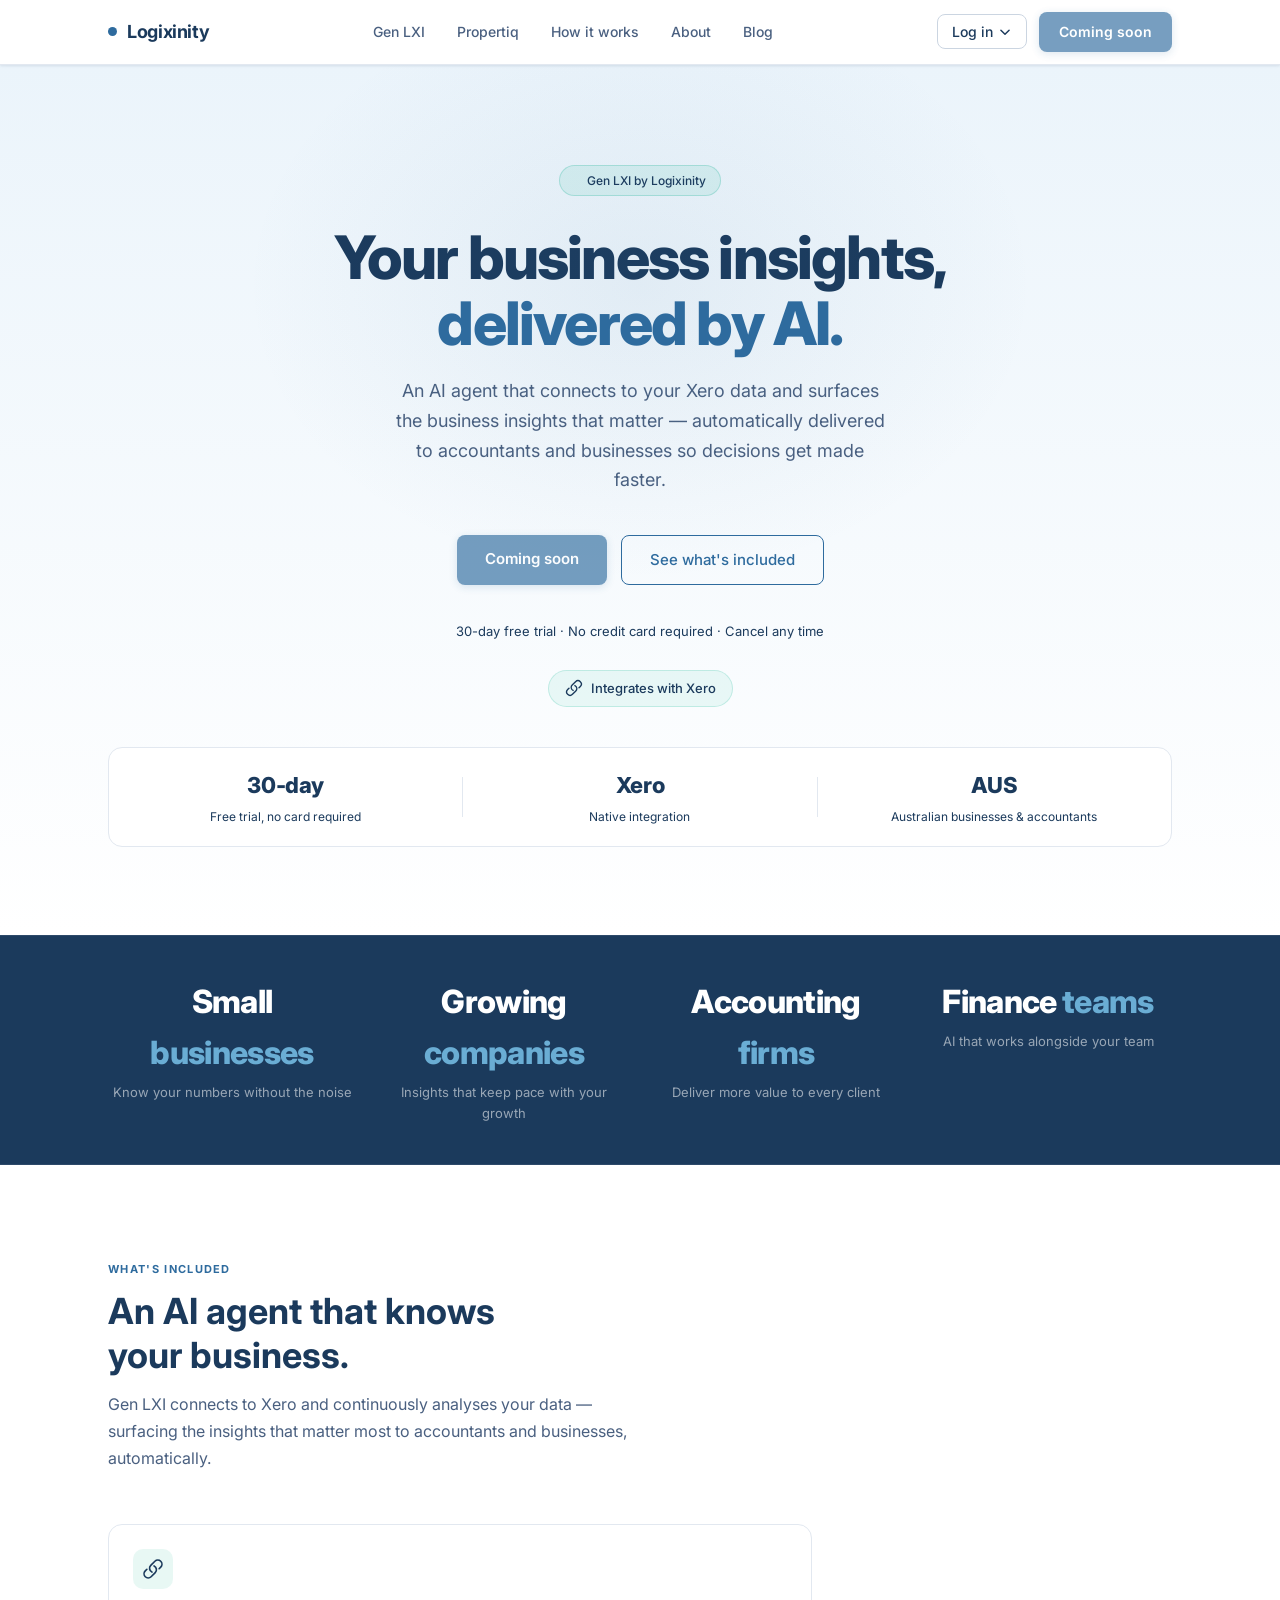
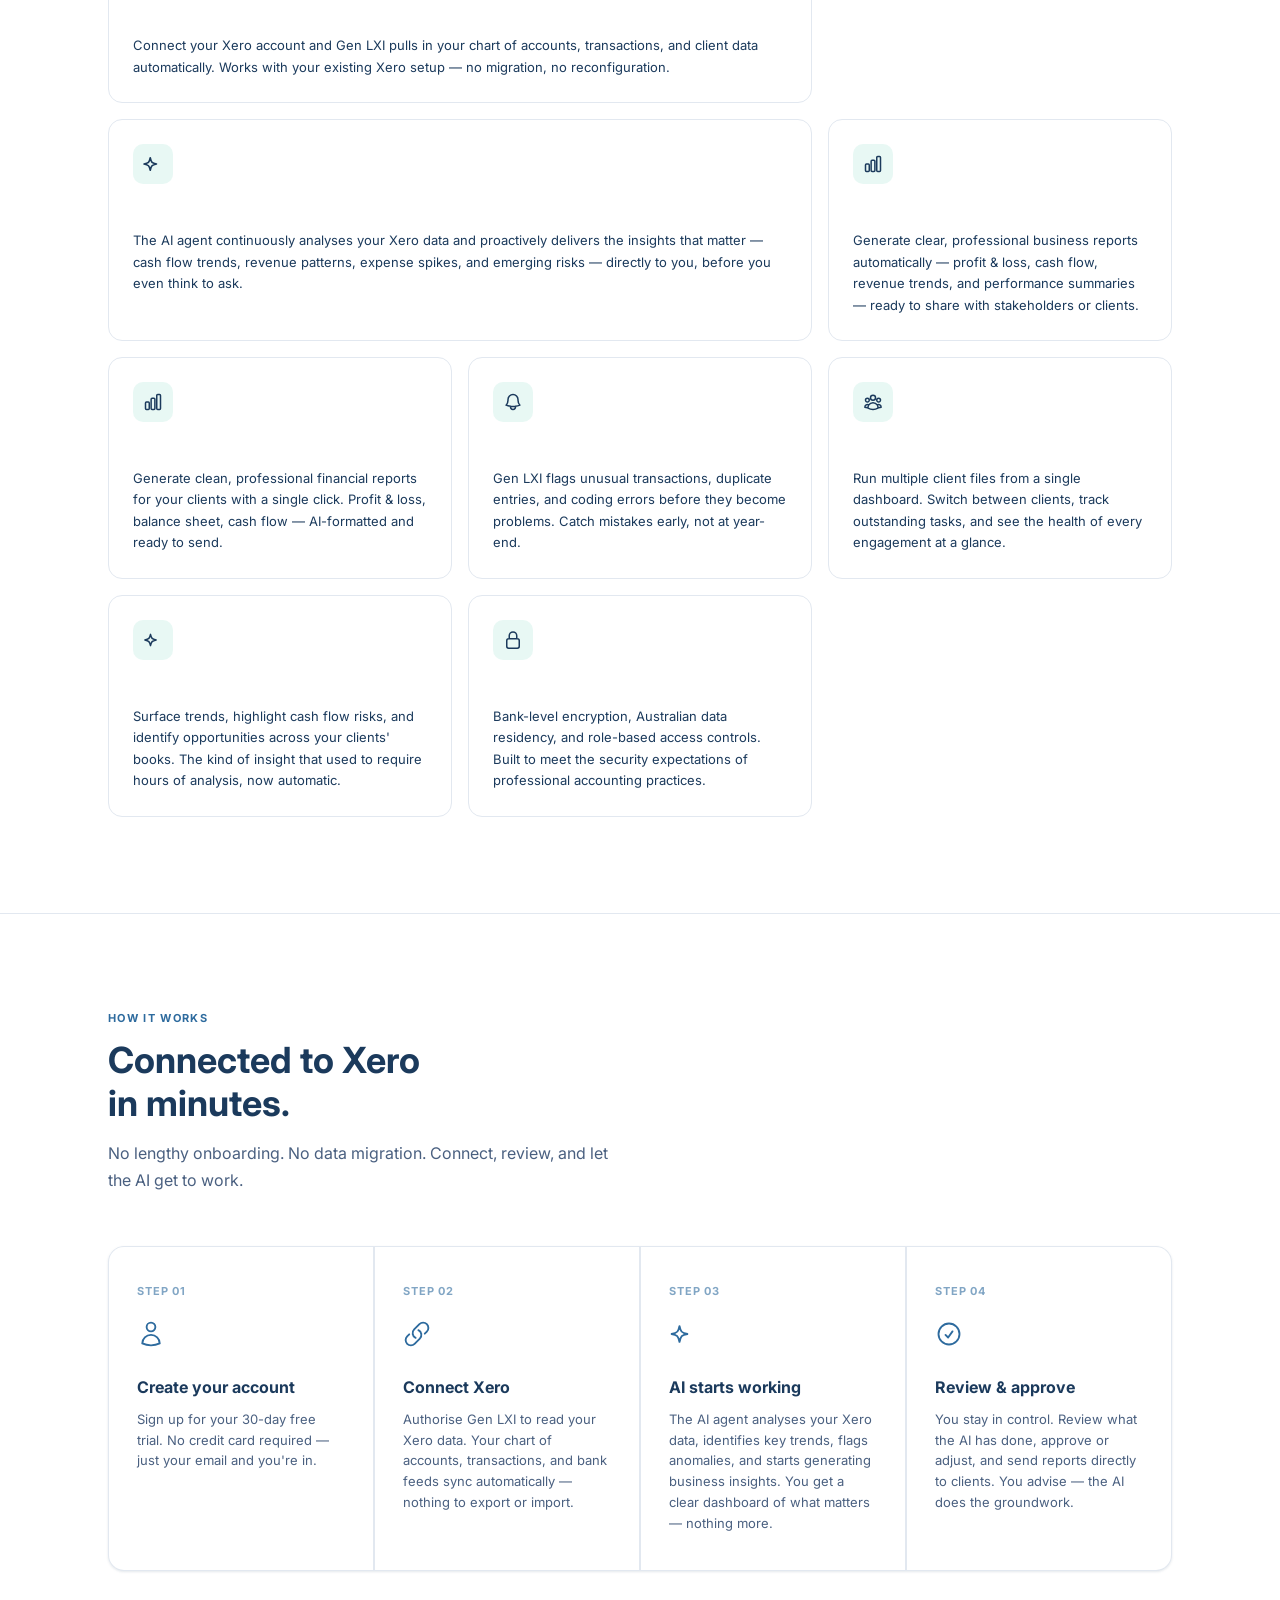
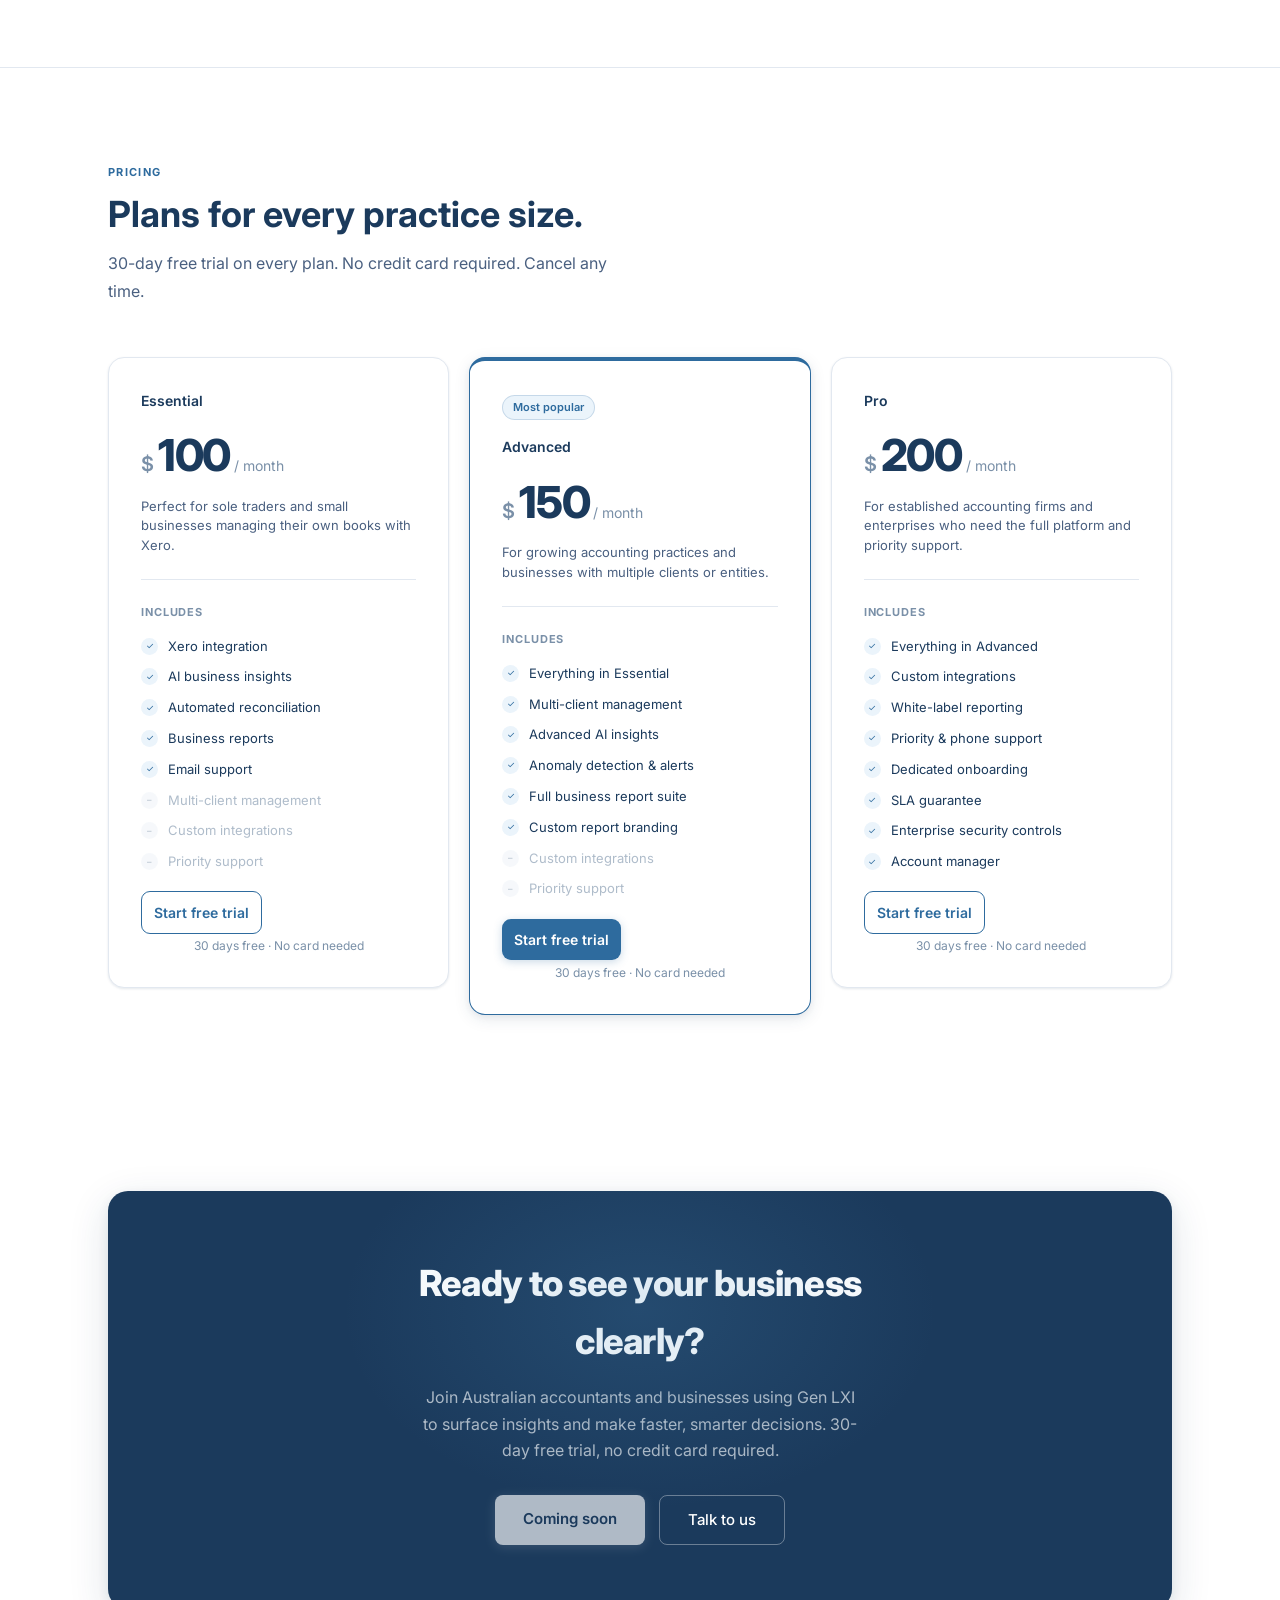
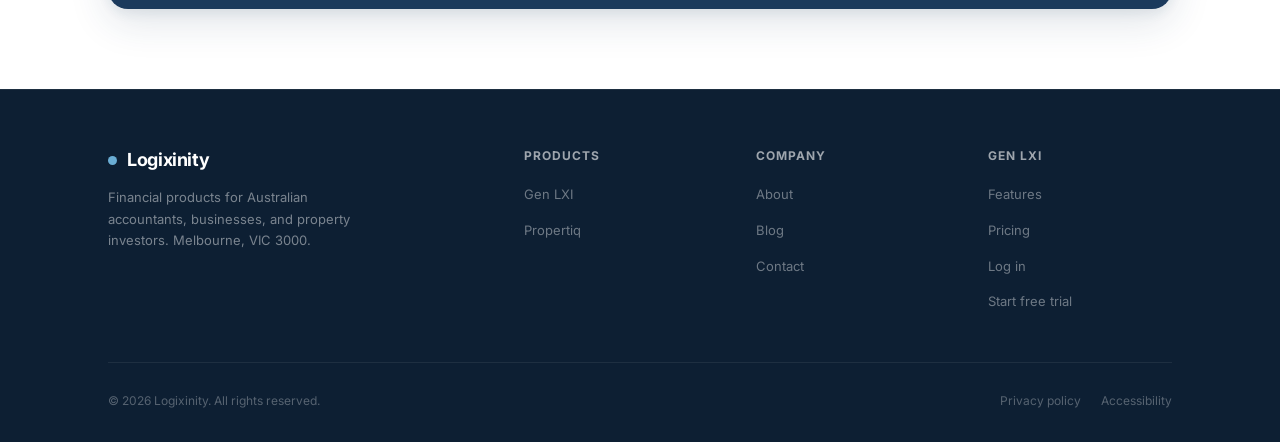
==== commit ecd93328: "feat: rename Accountant AI → Gen LXI, separate login per product, nav login dropdown" ====
--- a/accountant-ai.html
+++ b/accountant-ai.html
@@ -3,13 +3,13 @@
 <head>
   <meta charset="UTF-8" />
   <meta name="viewport" content="width=device-width, initial-scale=1.0" />
-  <meta name="description" content="Accountant AI by Logixinity — an AI agent that delivers business insights directly to accountants and businesses via Xero. Automated reporting, anomaly detection, and more." />
+  <meta name="description" content="Gen LXI by Logixinity — an AI agent that delivers business insights directly to accountants and businesses via Xero. Automated reporting, anomaly detection, and more." />
   <meta name="robots" content="index, follow" />
-  <meta property="og:title" content="Accountant AI — AI-Powered Accounting by Logixinity" />
+  <meta property="og:title" content="Gen LXI — AI-Powered Accounting by Logixinity" />
   <meta property="og:description" content="An AI agent that delivers business insights directly to accountants and businesses via Xero. Automated reporting, anomaly detection, and more. 30-day free trial." />
   <meta property="og:type" content="website" />
   <meta property="og:url" content="https://www.logixinity.com/accountant-ai" />
-  <title>Accountant AI — AI-Powered Accounting | Logixinity</title>
+  <title>Gen LXI — AI-Powered Accounting | Logixinity</title>
   <link rel="stylesheet" href="css/styles.css" />
   <link rel="stylesheet" href="css/accountant-ai.css" />
   <link rel="preconnect" href="https://fonts.googleapis.com" />
@@ -30,7 +30,7 @@
 
       <nav aria-label="Main navigation">
         <ul class="nav-links">
-          <li><a href="/accountant-ai.html" class="active">Accountant AI</a></li>
+          <li><a href="/accountant-ai.html" class="active">Gen LXI</a></li>
           <li><a href="/propertiq.html">Propertiq</a></li>
           <li><a href="#how">How it works</a></li>
           <li><a href="#about">About</a></li>
@@ -39,8 +39,30 @@
       </nav>
 
       <div class="nav-actions">
-        <a href="https://app.logixinity.com/" class="btn-ghost">Log in</a>
-        <a href="https://app.logixinity.com/" class="btn-primary">Try free</a>
+        <div class="nav-login-wrap" id="navLoginWrap">
+          <button class="login-toggle" id="loginToggle" aria-haspopup="true" aria-expanded="false">
+            Log in
+            <svg width="14" height="14" fill="none" viewBox="0 0 24 24" stroke="currentColor" stroke-width="2.5" aria-hidden="true">
+              <path stroke-linecap="round" stroke-linejoin="round" d="M19 9l-7 7-7-7" />
+            </svg>
+          </button>
+          <div class="login-dropdown" id="loginDropdown" role="menu">
+            <span class="login-option disabled-option" role="menuitem" aria-disabled="true">
+              <div class="login-option-left">
+                <div class="login-option-name">Gen LXI</div>
+                <div class="login-option-note coming">Coming soon</div>
+              </div>
+            </span>
+            <a href="https://ramananraj.github.io/Wealth-Management-app/property-tracker.html" class="login-option" role="menuitem">
+              <div class="login-option-left">
+                <div class="login-option-name">Propertiq</div>
+                <div class="login-option-note">Property tracker</div>
+              </div>
+              <span class="login-option-arrow">→</span>
+            </a>
+          </div>
+        </div>
+        <a href="#" class="btn-primary" style="opacity:0.65;pointer-events:none;">Coming soon</a>
       </div>
     </div>
   </header>
@@ -52,7 +74,7 @@
     <div class="container">
       <div class="ai-product-tag">
         <span class="ai-tag-dot"></span>
-        Accountant AI by Logixinity
+        Gen LXI by Logixinity
       </div>
 
       <h1>
@@ -67,7 +89,7 @@
       </p>
 
       <div class="hero-btns">
-        <a href="https://app.logixinity.com/" class="btn-primary ai-btn-lg">Start your free trial</a>
+        <a href="#" class="btn-primary ai-btn-lg" style="opacity:0.65;pointer-events:none;">Coming soon</a>
         <a href="#features" class="btn-outline">See what's included</a>
       </div>
 
@@ -133,7 +155,7 @@
       <div class="section-label">What's included</div>
       <h2 class="section-title">An AI agent that knows<br />your business.</h2>
       <p class="section-sub">
-        Accountant AI connects to Xero and continuously analyses your data —
+        Gen LXI connects to Xero and continuously analyses your data —
         surfacing the insights that matter most to accountants and businesses, automatically.
       </p>
 
@@ -146,7 +168,7 @@
             </svg>
           </div>
           <h3>Xero integration</h3>
-          <p>Connect your Xero account and Accountant AI pulls in your chart of accounts, transactions, and client data automatically. Works with your existing Xero setup — no migration, no reconfiguration.</p>
+          <p>Connect your Xero account and Gen LXI pulls in your chart of accounts, transactions, and client data automatically. Works with your existing Xero setup — no migration, no reconfiguration.</p>
         </div>
 
         <div class="ai-feature-card ai-feature-large">
@@ -186,7 +208,7 @@
             </svg>
           </div>
           <h3>Anomaly detection</h3>
-          <p>Accountant AI flags unusual transactions, duplicate entries, and coding errors before they become problems. Catch mistakes early, not at year-end.</p>
+          <p>Gen LXI flags unusual transactions, duplicate entries, and coding errors before they become problems. Catch mistakes early, not at year-end.</p>
         </div>
 
         <div class="ai-feature-card">
@@ -256,7 +278,7 @@
             </svg>
           </div>
           <h4>Connect Xero</h4>
-          <p>Authorise Accountant AI to read your Xero data. Your chart of accounts, transactions, and bank feeds sync automatically — nothing to export or import.</p>
+          <p>Authorise Gen LXI to read your Xero data. Your chart of accounts, transactions, and bank feeds sync automatically — nothing to export or import.</p>
         </div>
 
         <div class="how-step">
@@ -321,7 +343,7 @@
             <li class="dim"><span class="check-icon off">–</span> Custom integrations</li>
             <li class="dim"><span class="check-icon off">–</span> Priority support</li>
           </ul>
-          <a href="https://app.logixinity.com/" class="price-cta outline">Start free trial</a>
+          <a href="#" class="price-cta outline">Start free trial</a>
           <p class="price-trial">30 days free · No card needed</p>
         </div>
 
@@ -348,7 +370,7 @@
             <li class="dim"><span class="check-icon off">–</span> Custom integrations</li>
             <li class="dim"><span class="check-icon off">–</span> Priority support</li>
           </ul>
-          <a href="https://app.logixinity.com/" class="price-cta solid">Start free trial</a>
+          <a href="#" class="price-cta solid">Start free trial</a>
           <p class="price-trial">30 days free · No card needed</p>
         </div>
 
@@ -374,7 +396,7 @@
             <li><span class="check-icon on">✓</span> Enterprise security controls</li>
             <li><span class="check-icon on">✓</span> Account manager</li>
           </ul>
-          <a href="https://app.logixinity.com/" class="price-cta outline">Start free trial</a>
+          <a href="#" class="price-cta outline">Start free trial</a>
           <p class="price-trial">30 days free · No card needed</p>
         </div>
 
@@ -389,11 +411,11 @@
     <div class="cta-banner">
       <h2>Ready to see your business<br />clearly?</h2>
       <p>
-        Join Australian accountants and businesses using Accountant AI
+        Join Australian accountants and businesses using Gen LXI
         to surface insights and make faster, smarter decisions. 30-day free trial, no credit card required.
       </p>
       <div class="cta-btns">
-        <a href="https://app.logixinity.com/" class="btn-primary ai-btn-lg">Start your free trial</a>
+        <a href="#" class="btn-primary ai-btn-lg" style="opacity:0.65;pointer-events:none;">Coming soon</a>
         <a href="mailto:support@logixinity.com" class="btn-outline" style="font-size:15px; padding:12px 28px;">Talk to us</a>
       </div>
     </div>
@@ -420,7 +442,7 @@
         <div class="footer-col">
           <h4>Products</h4>
           <ul>
-            <li><a href="/accountant-ai.html">Accountant AI</a></li>
+            <li><a href="/accountant-ai.html">Gen LXI</a></li>
             <li><a href="/propertiq.html">Propertiq</a></li>
           </ul>
         </div>
@@ -435,12 +457,12 @@
         </div>
 
         <div class="footer-col">
-          <h4>Accountant AI</h4>
+          <h4>Gen LXI</h4>
           <ul>
             <li><a href="#features">Features</a></li>
             <li><a href="#pricing">Pricing</a></li>
-            <li><a href="https://app.logixinity.com/">Log in</a></li>
-            <li><a href="https://app.logixinity.com/">Start free trial</a></li>
+            <li><a href="#">Log in</a></li>
+            <li><a href="#">Start free trial</a></li>
           </ul>
         </div>
 
--- a/css/styles.css
+++ b/css/styles.css
@@ -1122,3 +1122,152 @@
   .footer-top { grid-template-columns: 1fr; }
   .container { padding: 0 18px; }
 }
+
+/* ============================================================
+   PRODUCT CARD LOGIN LINK
+   ============================================================ */
+
+.product-login-link {
+  font-size: 12.5px;
+  color: var(--text-muted);
+  margin-top: 10px;
+  text-align: center;
+}
+.product-login-link a {
+  color: var(--accent);
+  font-weight: 500;
+  text-decoration: underline;
+  text-underline-offset: 2px;
+}
+.product-login-link a:hover {
+  color: var(--accent-hover);
+}
+
+/* ============================================================
+   NAV LOGIN DROPDOWN
+   ============================================================ */
+
+.nav-login-wrap {
+  position: relative;
+}
+
+.login-toggle {
+  display: flex;
+  align-items: center;
+  gap: 5px;
+  background: none;
+  border: 1.5px solid var(--border-md);
+  border-radius: 8px;
+  color: var(--text-primary);
+  font-size: 14px;
+  font-weight: 500;
+  padding: 8px 14px;
+  cursor: pointer;
+  transition: border-color 0.18s, color 0.18s, background 0.18s;
+  white-space: nowrap;
+}
+.login-toggle:hover {
+  border-color: var(--accent);
+  color: var(--accent);
+  background: var(--accent-light);
+}
+.login-toggle svg {
+  transition: transform 0.2s;
+}
+.nav-login-wrap.open .login-toggle svg {
+  transform: rotate(180deg);
+}
+
+.login-dropdown {
+  display: none;
+  position: absolute;
+  top: calc(100% + 8px);
+  right: 0;
+  background: var(--white);
+  border: 1px solid var(--border);
+  border-radius: 12px;
+  box-shadow: var(--shadow-lg);
+  min-width: 220px;
+  overflow: hidden;
+  z-index: 200;
+}
+.nav-login-wrap.open .login-dropdown {
+  display: block;
+}
+
+.login-option {
+  display: flex;
+  align-items: center;
+  justify-content: space-between;
+  padding: 14px 18px;
+  border-bottom: 1px solid var(--border);
+  transition: background 0.15s;
+  cursor: pointer;
+  text-decoration: none;
+  color: var(--text-primary);
+}
+.login-option:last-child {
+  border-bottom: none;
+}
+.login-option:hover {
+  background: var(--gray-50);
+}
+.login-option.disabled-option {
+  opacity: 0.6;
+  cursor: default;
+  pointer-events: none;
+}
+
+.login-option-left {
+  display: flex;
+  flex-direction: column;
+  gap: 2px;
+}
+.login-option-name {
+  font-size: 14px;
+  font-weight: 600;
+  color: var(--text-primary);
+}
+.login-option-note {
+  font-size: 12px;
+  color: var(--text-muted);
+}
+.login-option-note.coming {
+  color: var(--accent);
+  font-weight: 500;
+}
+.login-option-arrow {
+  color: var(--text-muted);
+  font-size: 16px;
+}
+
+/* Mobile: collapse dropdown into stacked links */
+@media (max-width: 768px) {
+  .nav-login-wrap { width: 100%; }
+  .login-dropdown {
+    position: static;
+    border: 1px solid var(--border);
+    border-radius: 8px;
+    box-shadow: none;
+    margin-top: 6px;
+  }
+}
+
+/* ============================================================
+   FOOTER ACCOUNT SPLIT
+   ============================================================ */
+
+.footer-account-item {
+  display: flex;
+  flex-direction: column;
+  gap: 1px;
+}
+.footer-account-product {
+  font-size: 11px;
+  font-weight: 600;
+  text-transform: uppercase;
+  letter-spacing: 0.06em;
+  color: var(--text-muted);
+  margin-top: 8px;
+}
+.footer-account-product:first-child { margin-top: 0; }
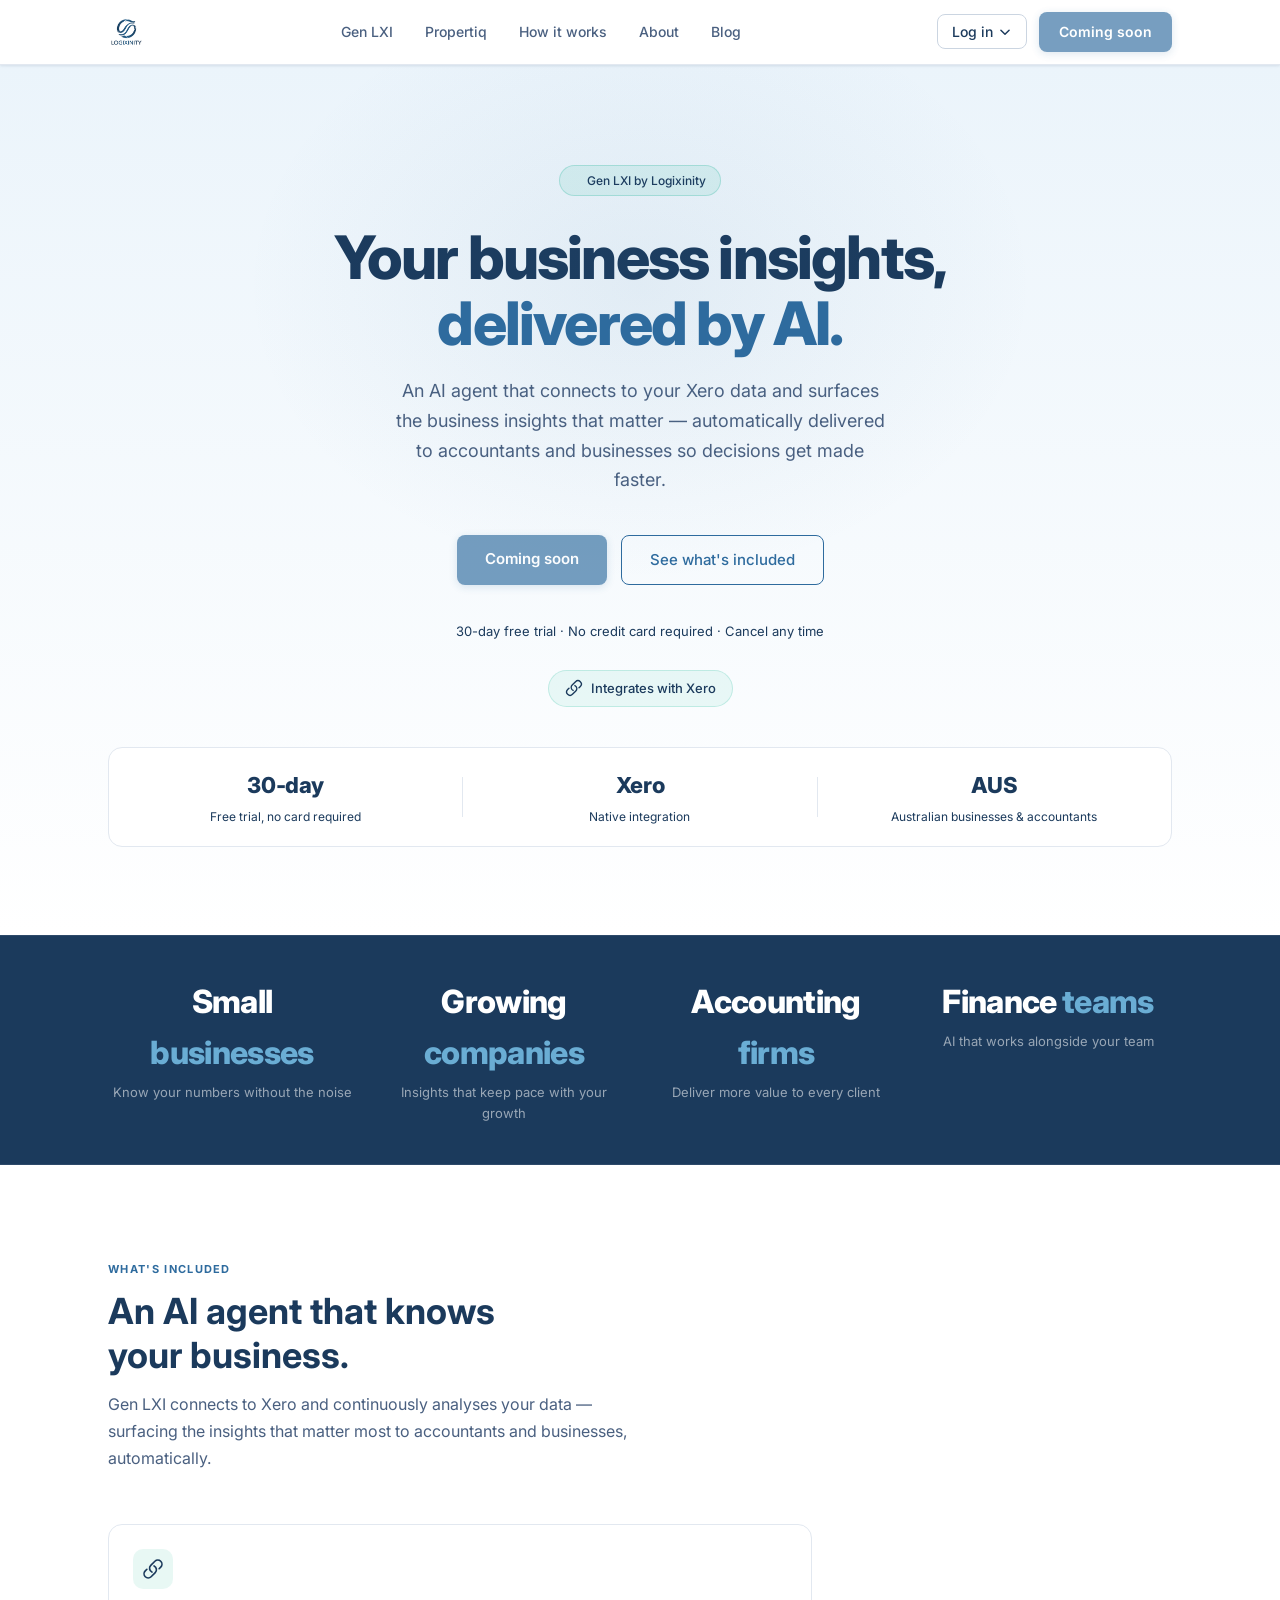
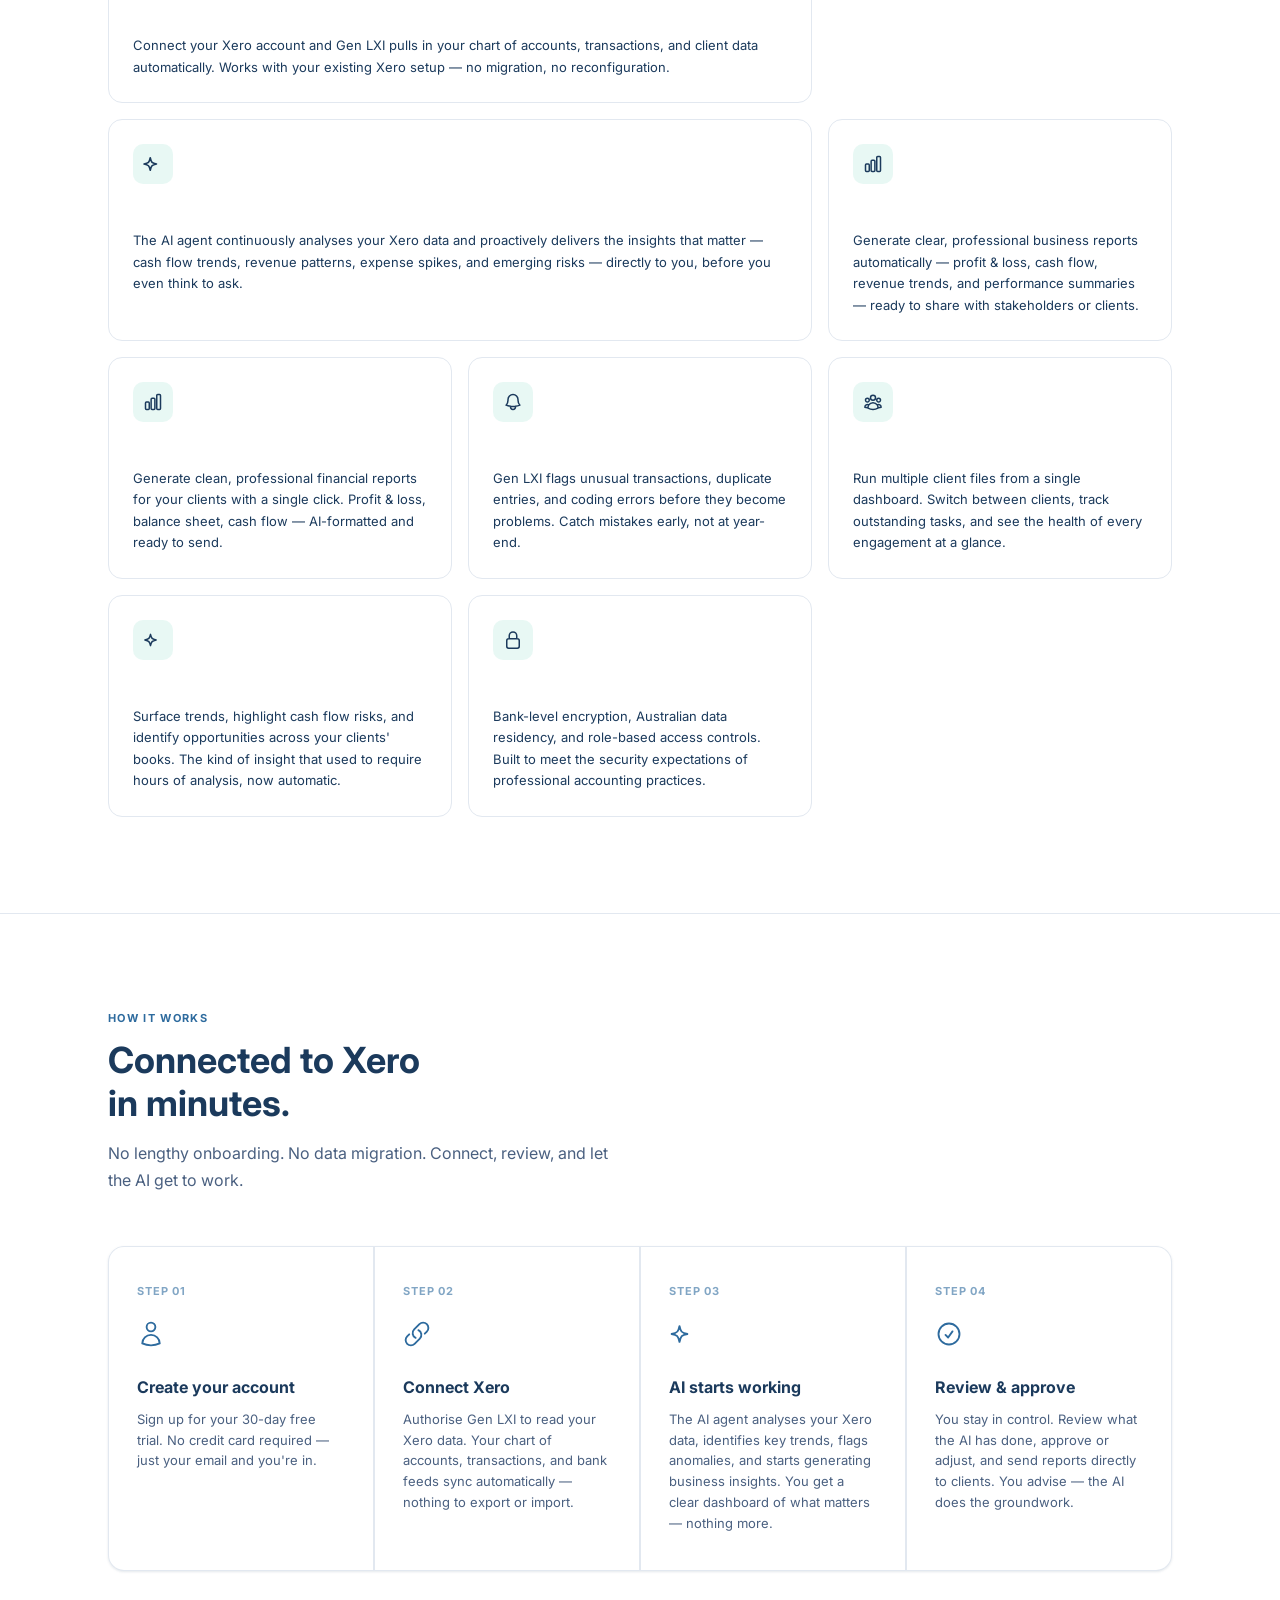
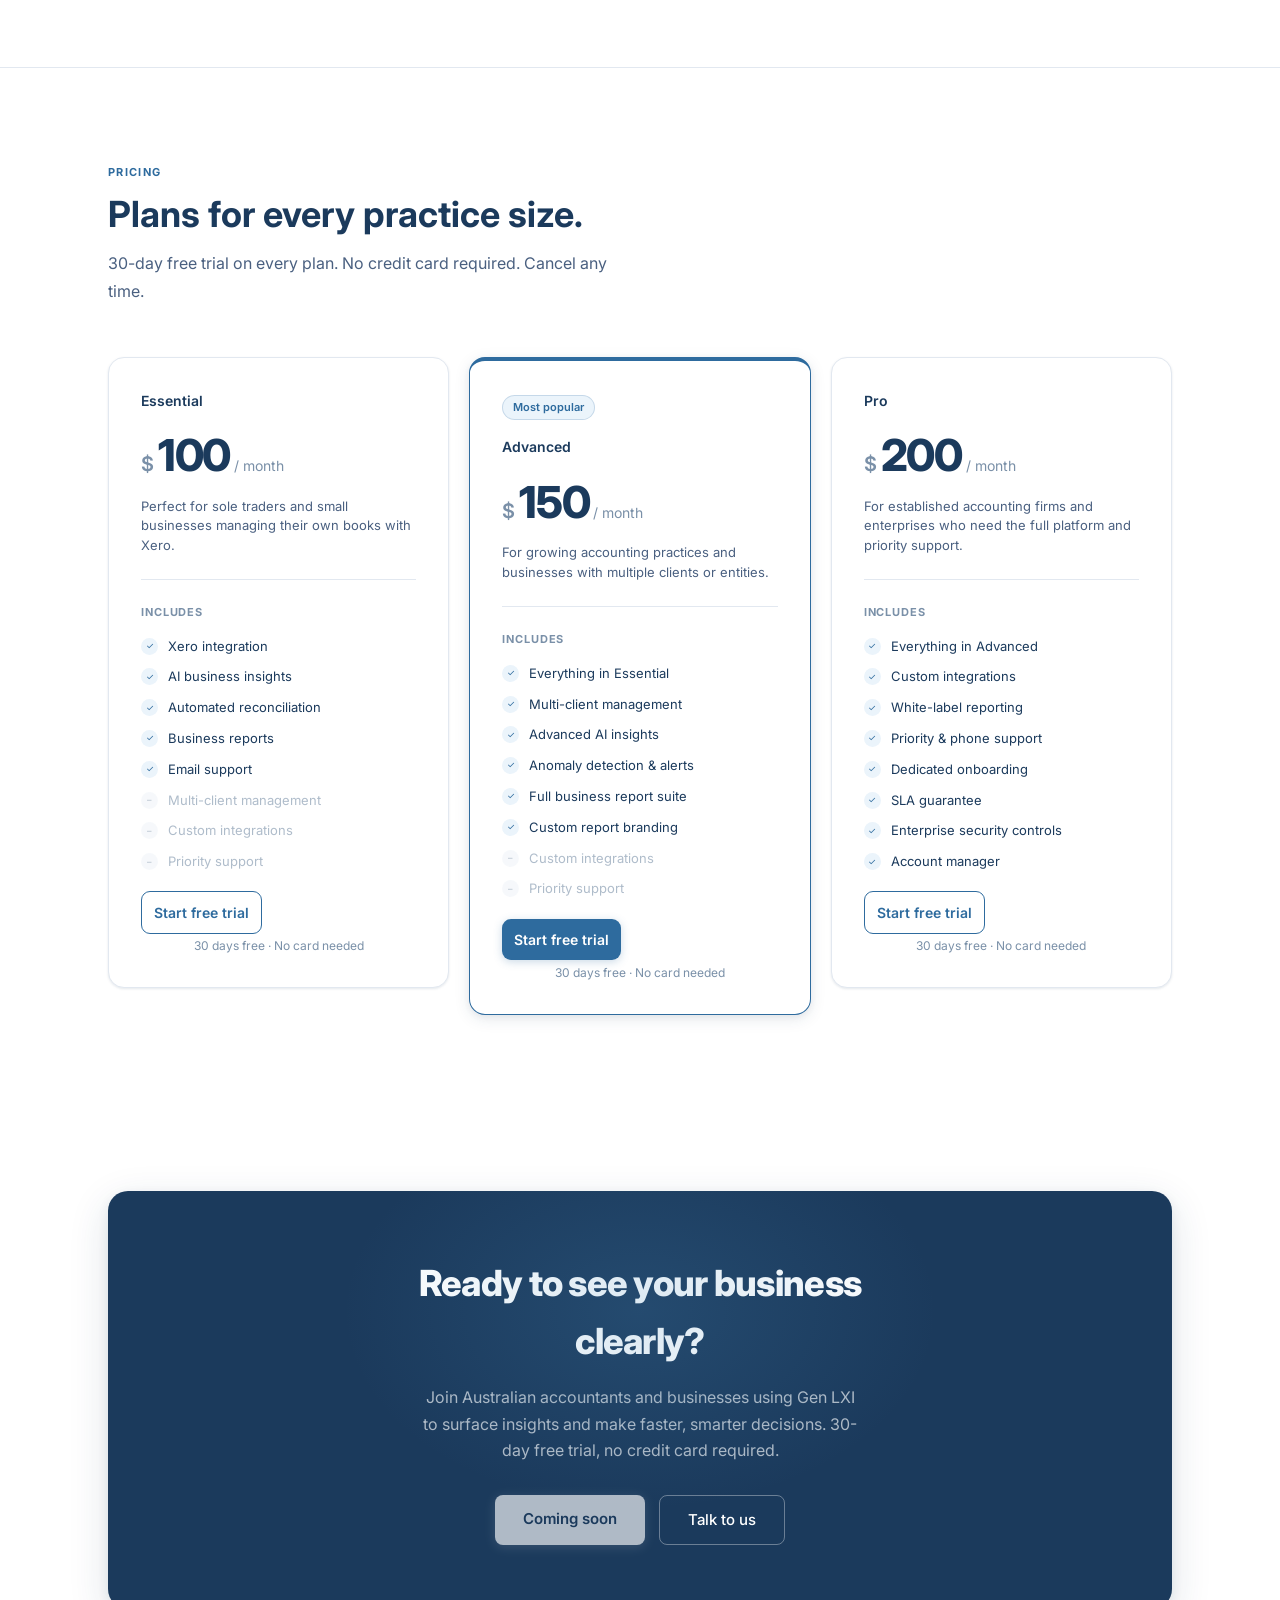
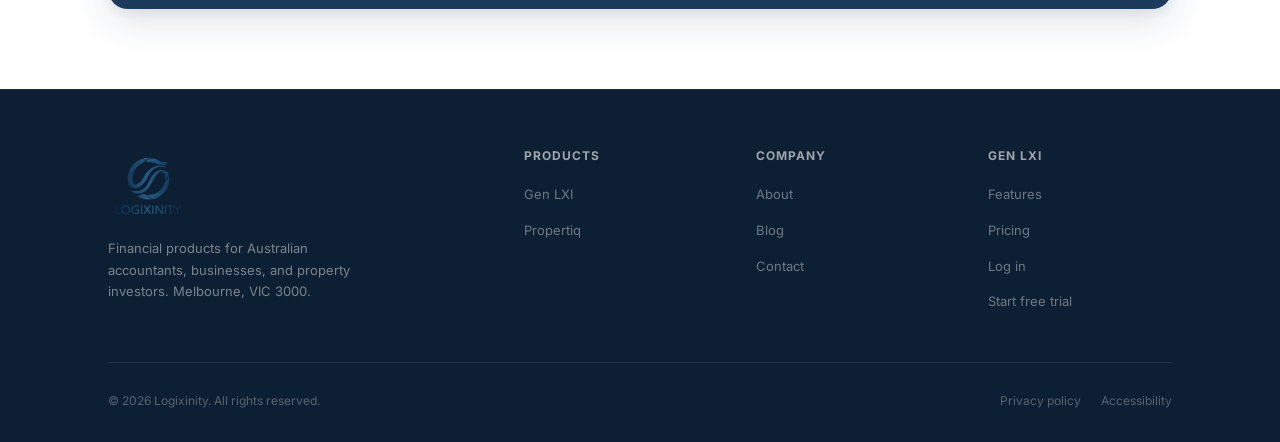
==== commit 27674d96: "feat: add Logixinity logo to nav and footer across all pages" ====
--- a/accountant-ai.html
+++ b/accountant-ai.html
@@ -24,8 +24,7 @@
   <header class="nav">
     <div class="container nav-inner">
       <a href="/" class="nav-logo">
-        <span class="nav-logo-dot"></span>
-        Logixinity
+        <img src="assets/logo-nav.png" alt="Logixinity" width="37" height="36" />
       </a>
 
       <nav aria-label="Main navigation">
@@ -429,10 +428,7 @@
       <div class="footer-top">
 
         <div class="footer-brand">
-          <div class="nav-logo" style="margin-bottom: 0;">
-            <span class="nav-logo-dot"></span>
-            Logixinity
-          </div>
+          <img src="assets/logo.png" alt="Logixinity" width="81" height="80" style="margin-bottom: 4px;" />
           <p>
             Financial products for Australian accountants, businesses,
             and property investors. Melbourne, VIC 3000.
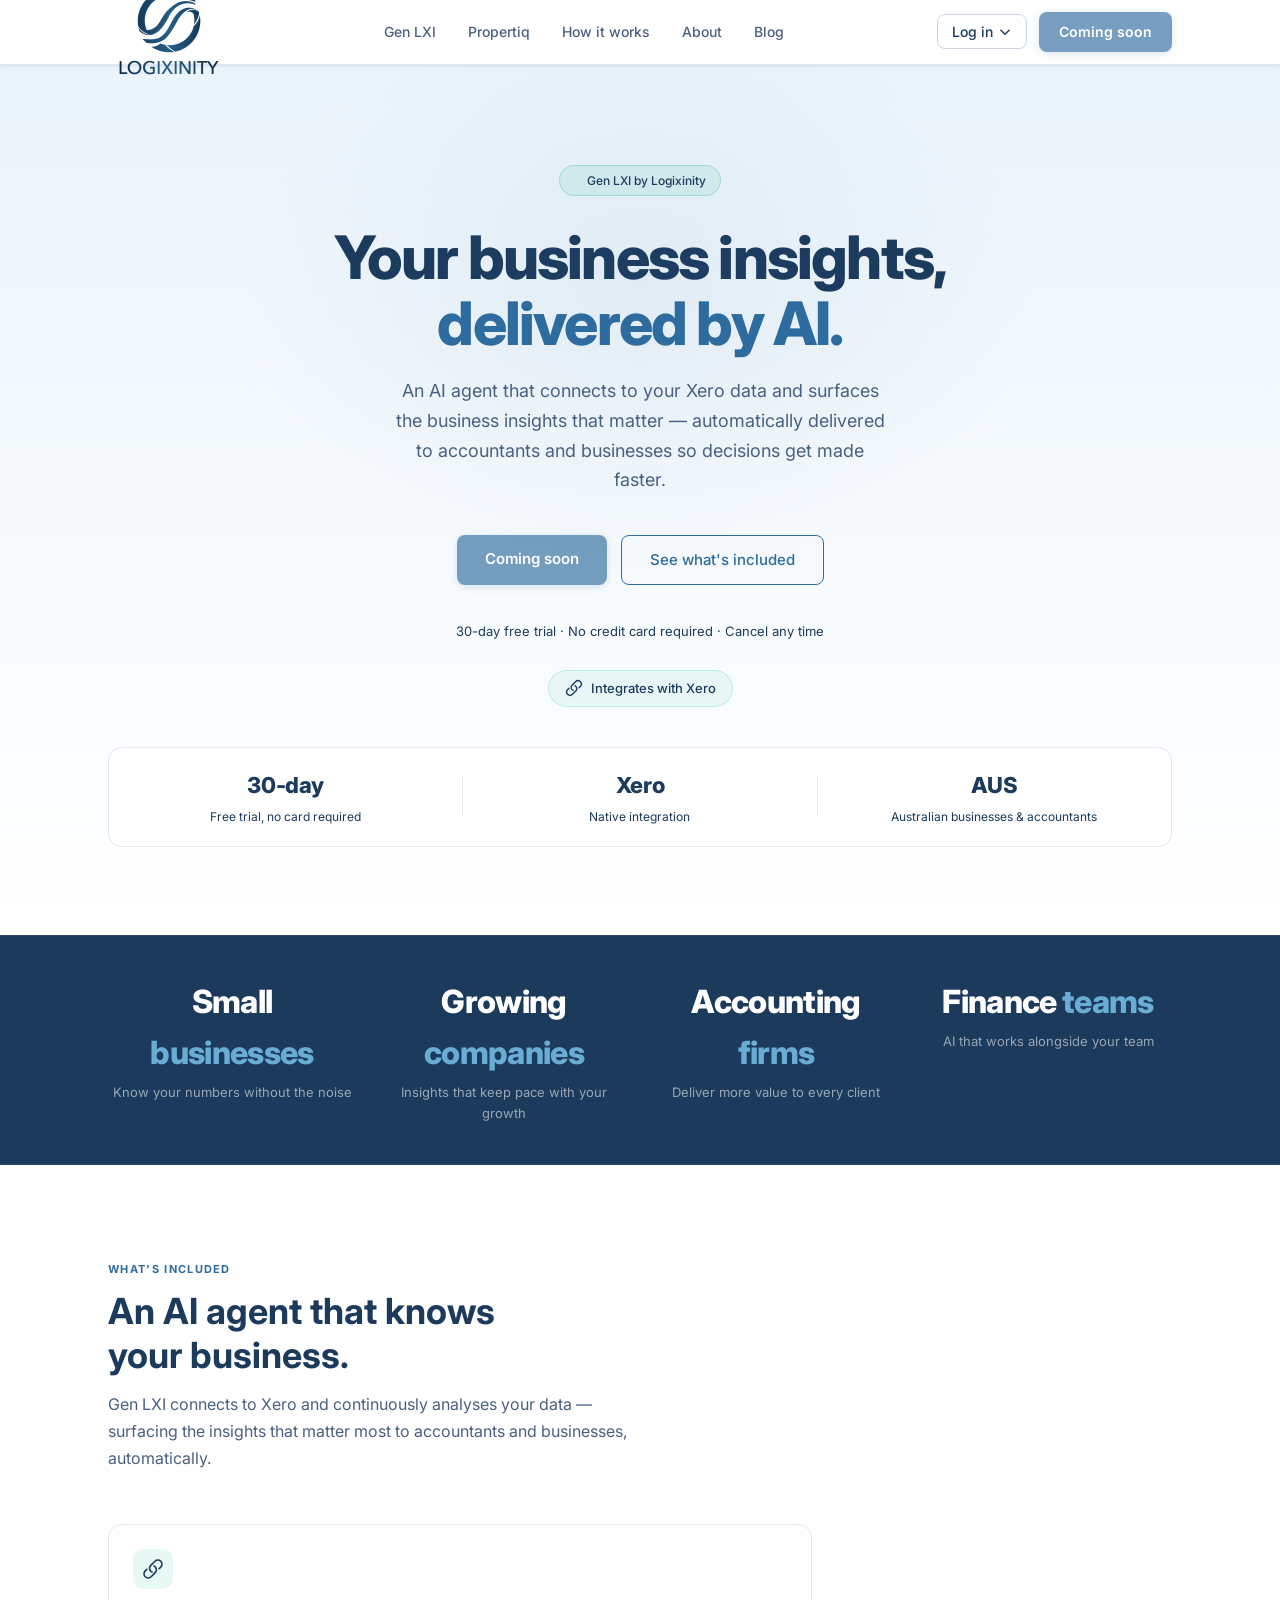
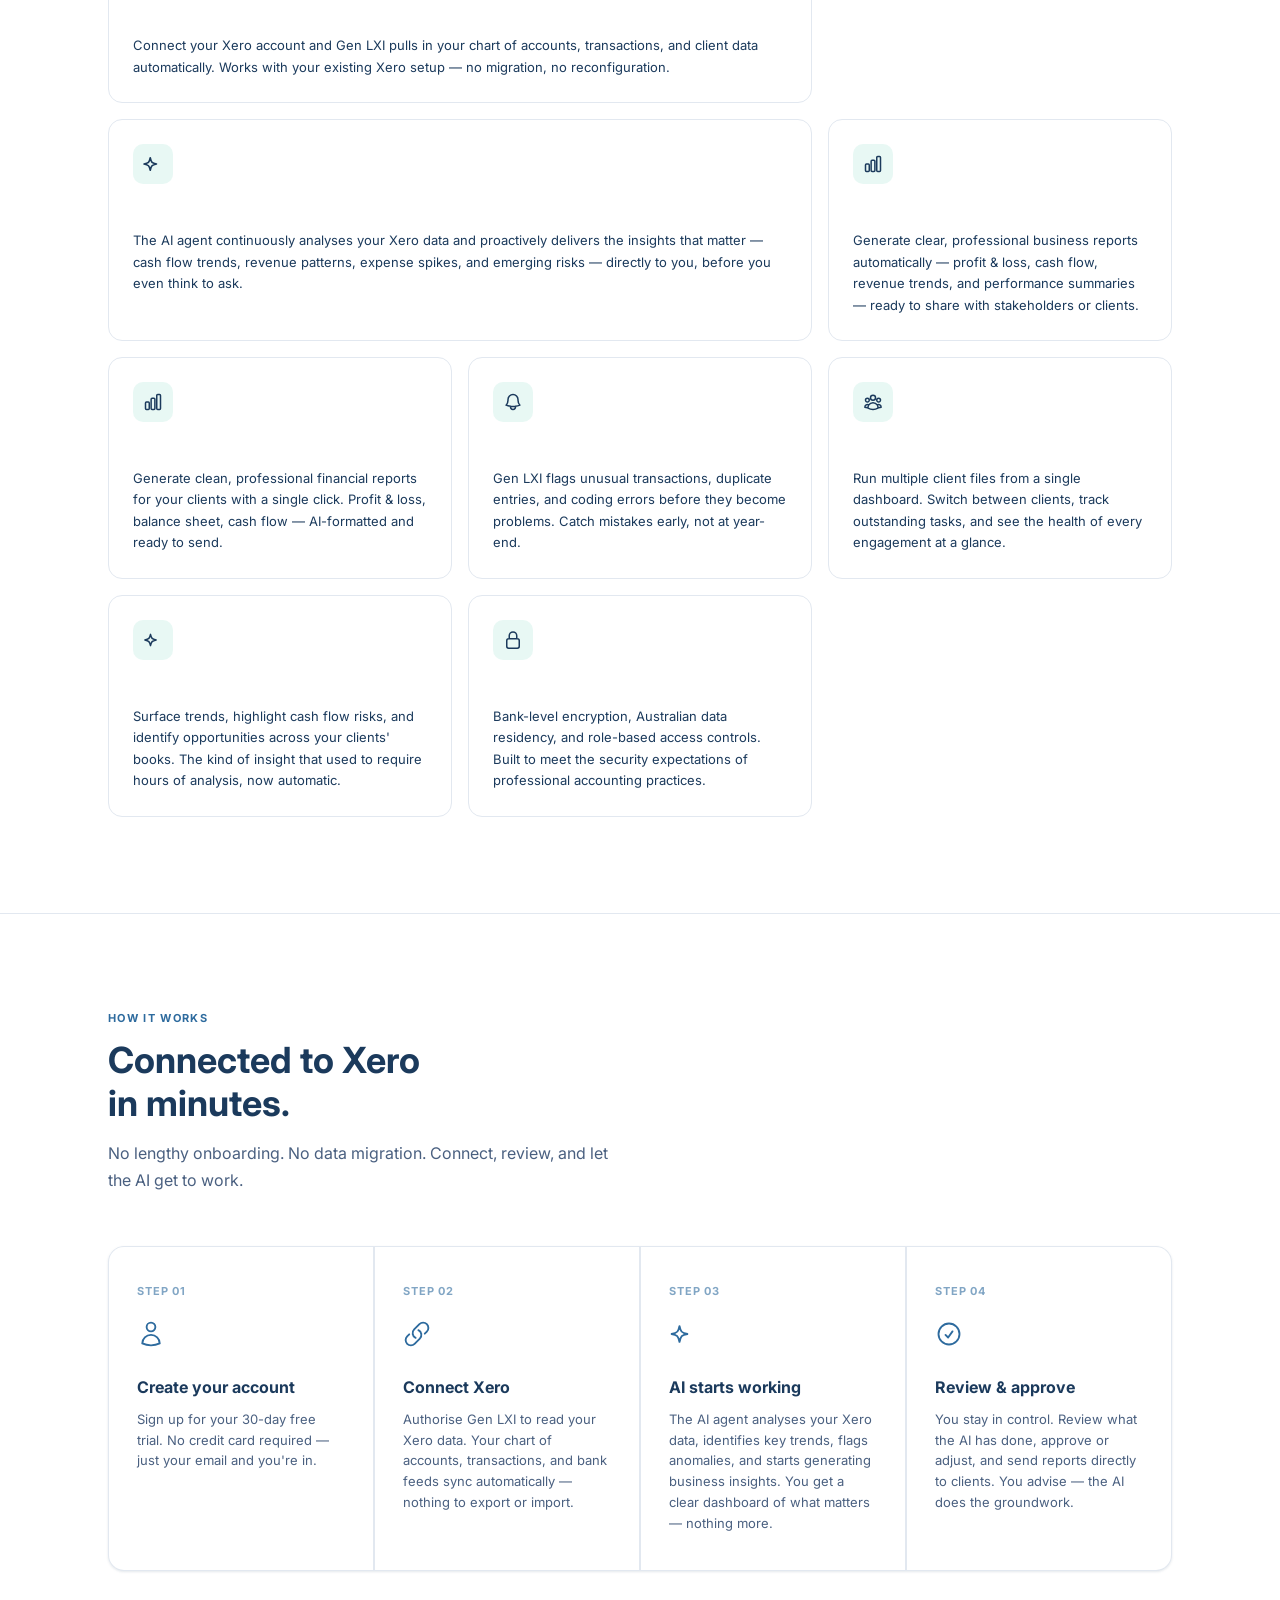
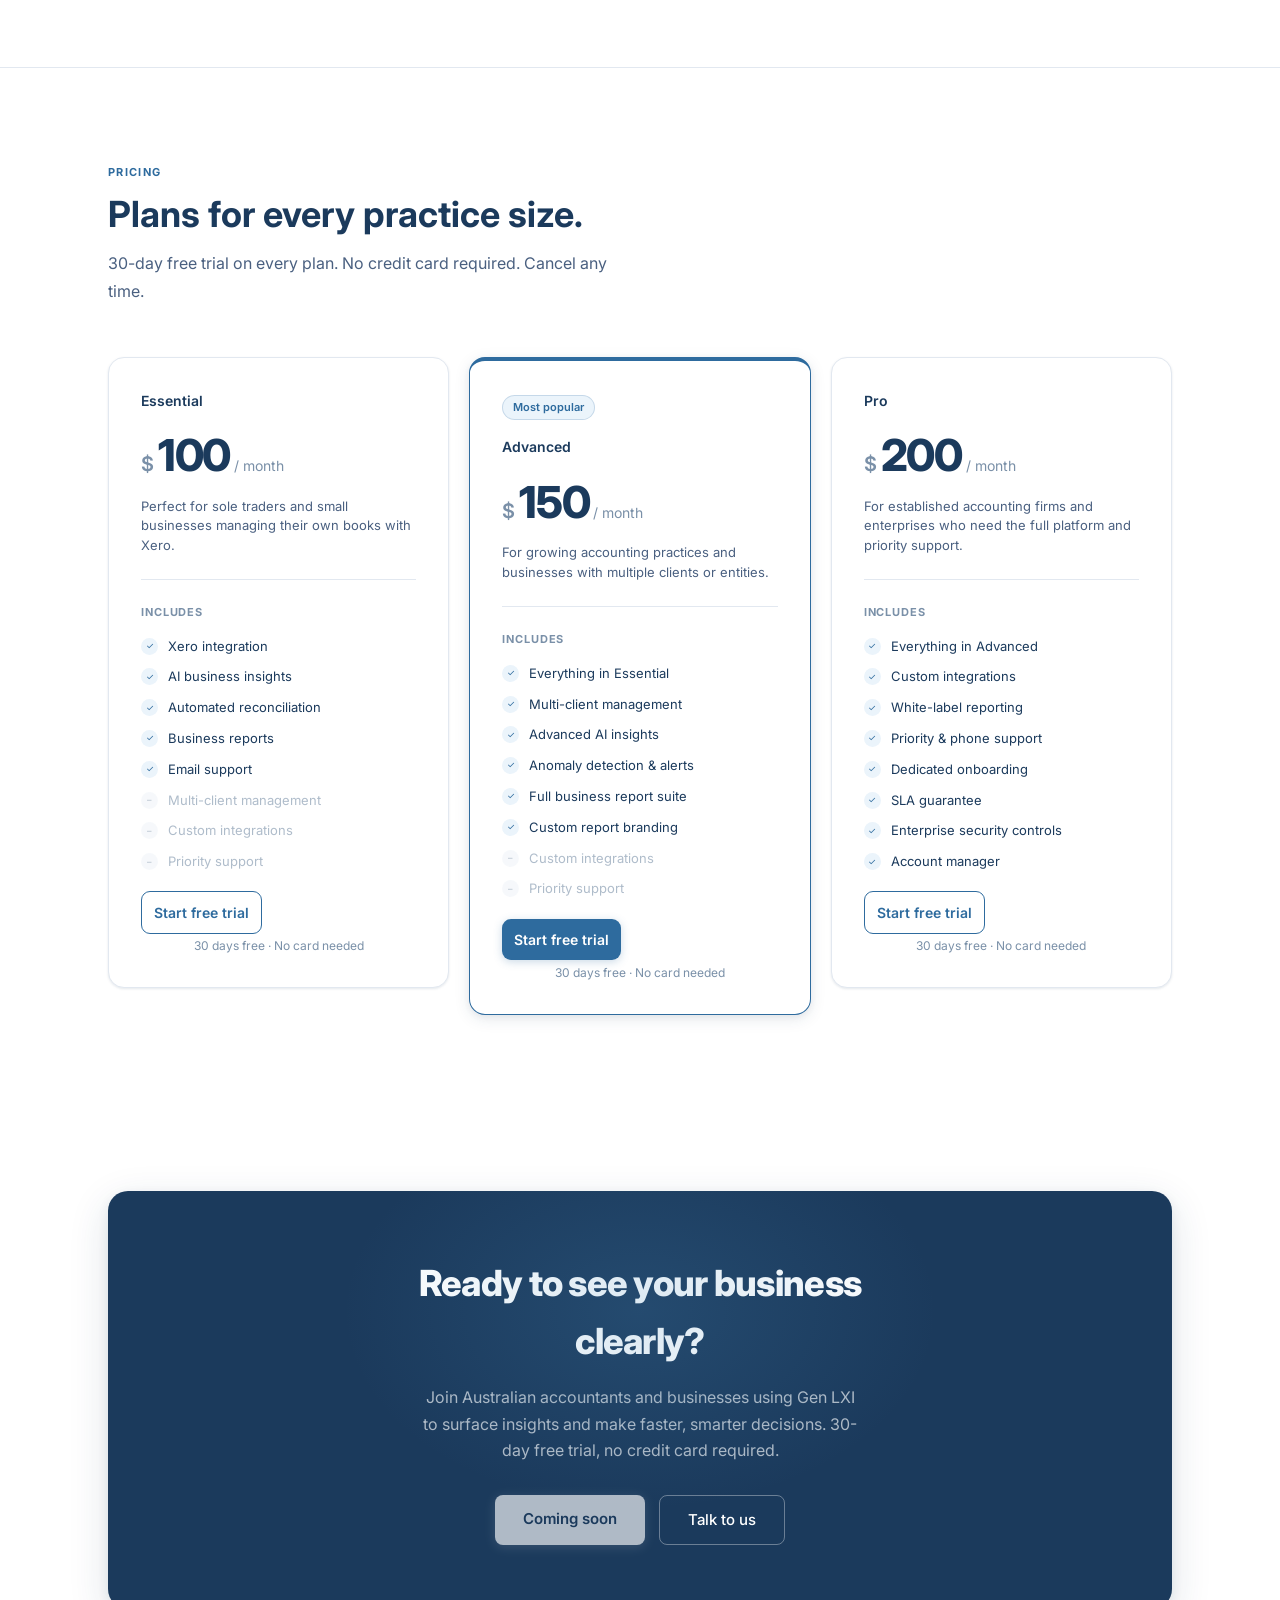
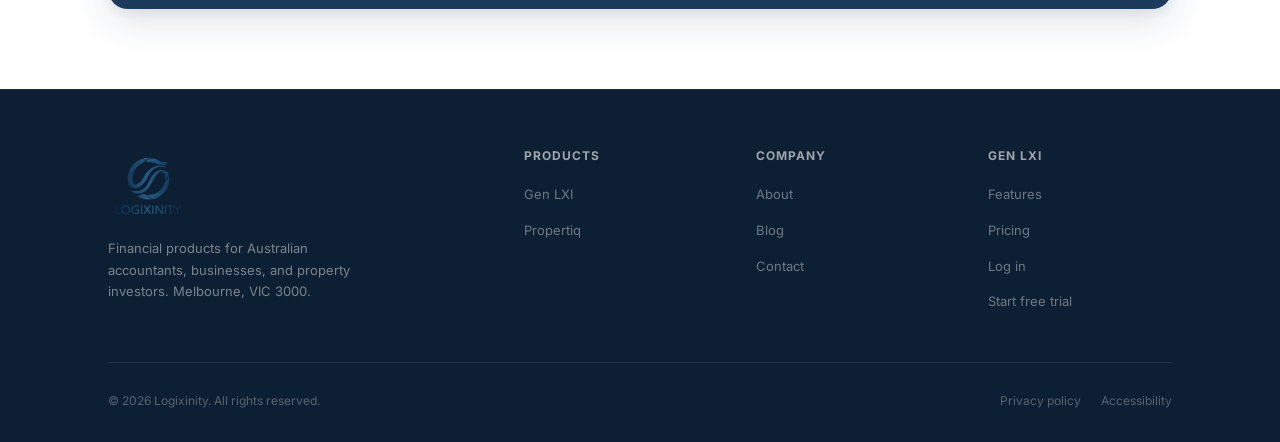
==== commit 7f62d1e8: "fix: larger nav logo - 120px tall, high-res source" ====
--- a/accountant-ai.html
+++ b/accountant-ai.html
@@ -24,7 +24,7 @@
   <header class="nav">
     <div class="container nav-inner">
       <a href="/" class="nav-logo">
-        <img src="assets/logo-nav.png" alt="Logixinity" width="37" height="36" />
+        <img src="assets/logo-nav.png" alt="Logixinity" width="122" height="120" />
       </a>
 
       <nav aria-label="Main navigation">
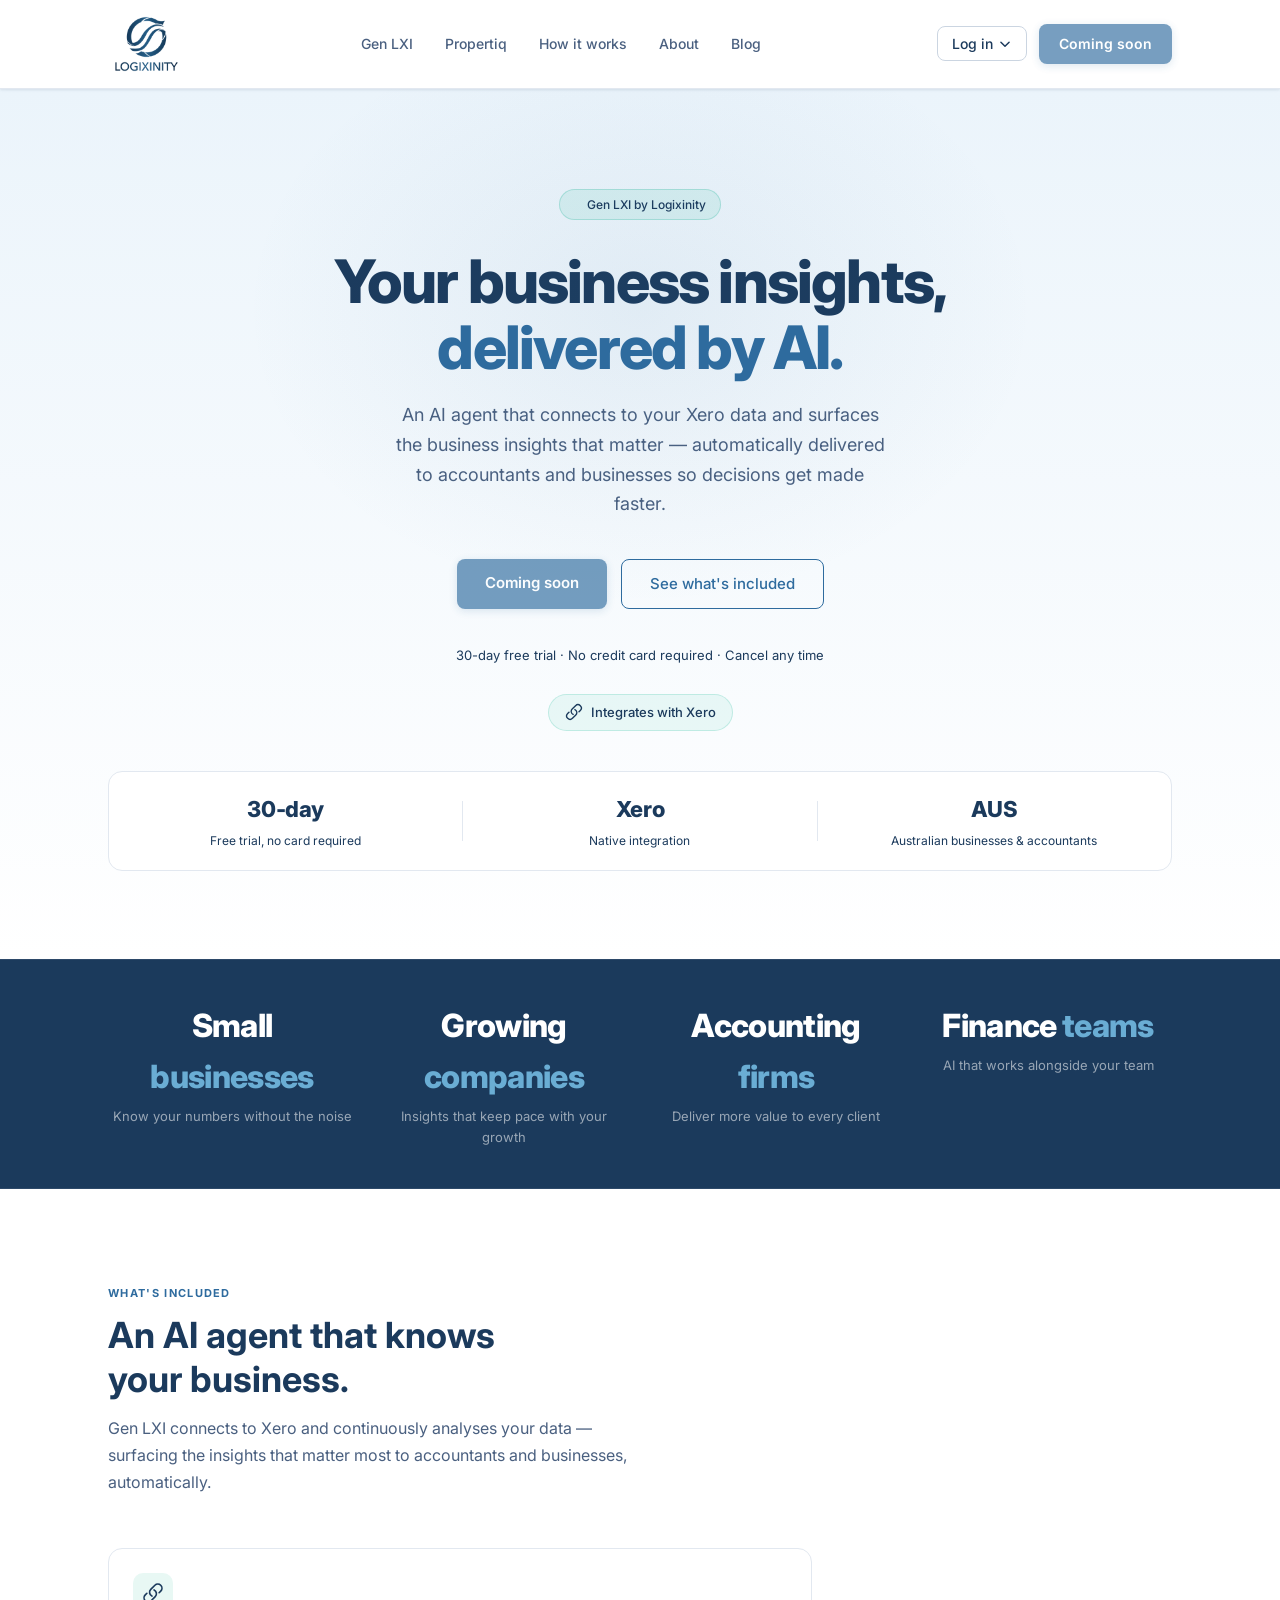
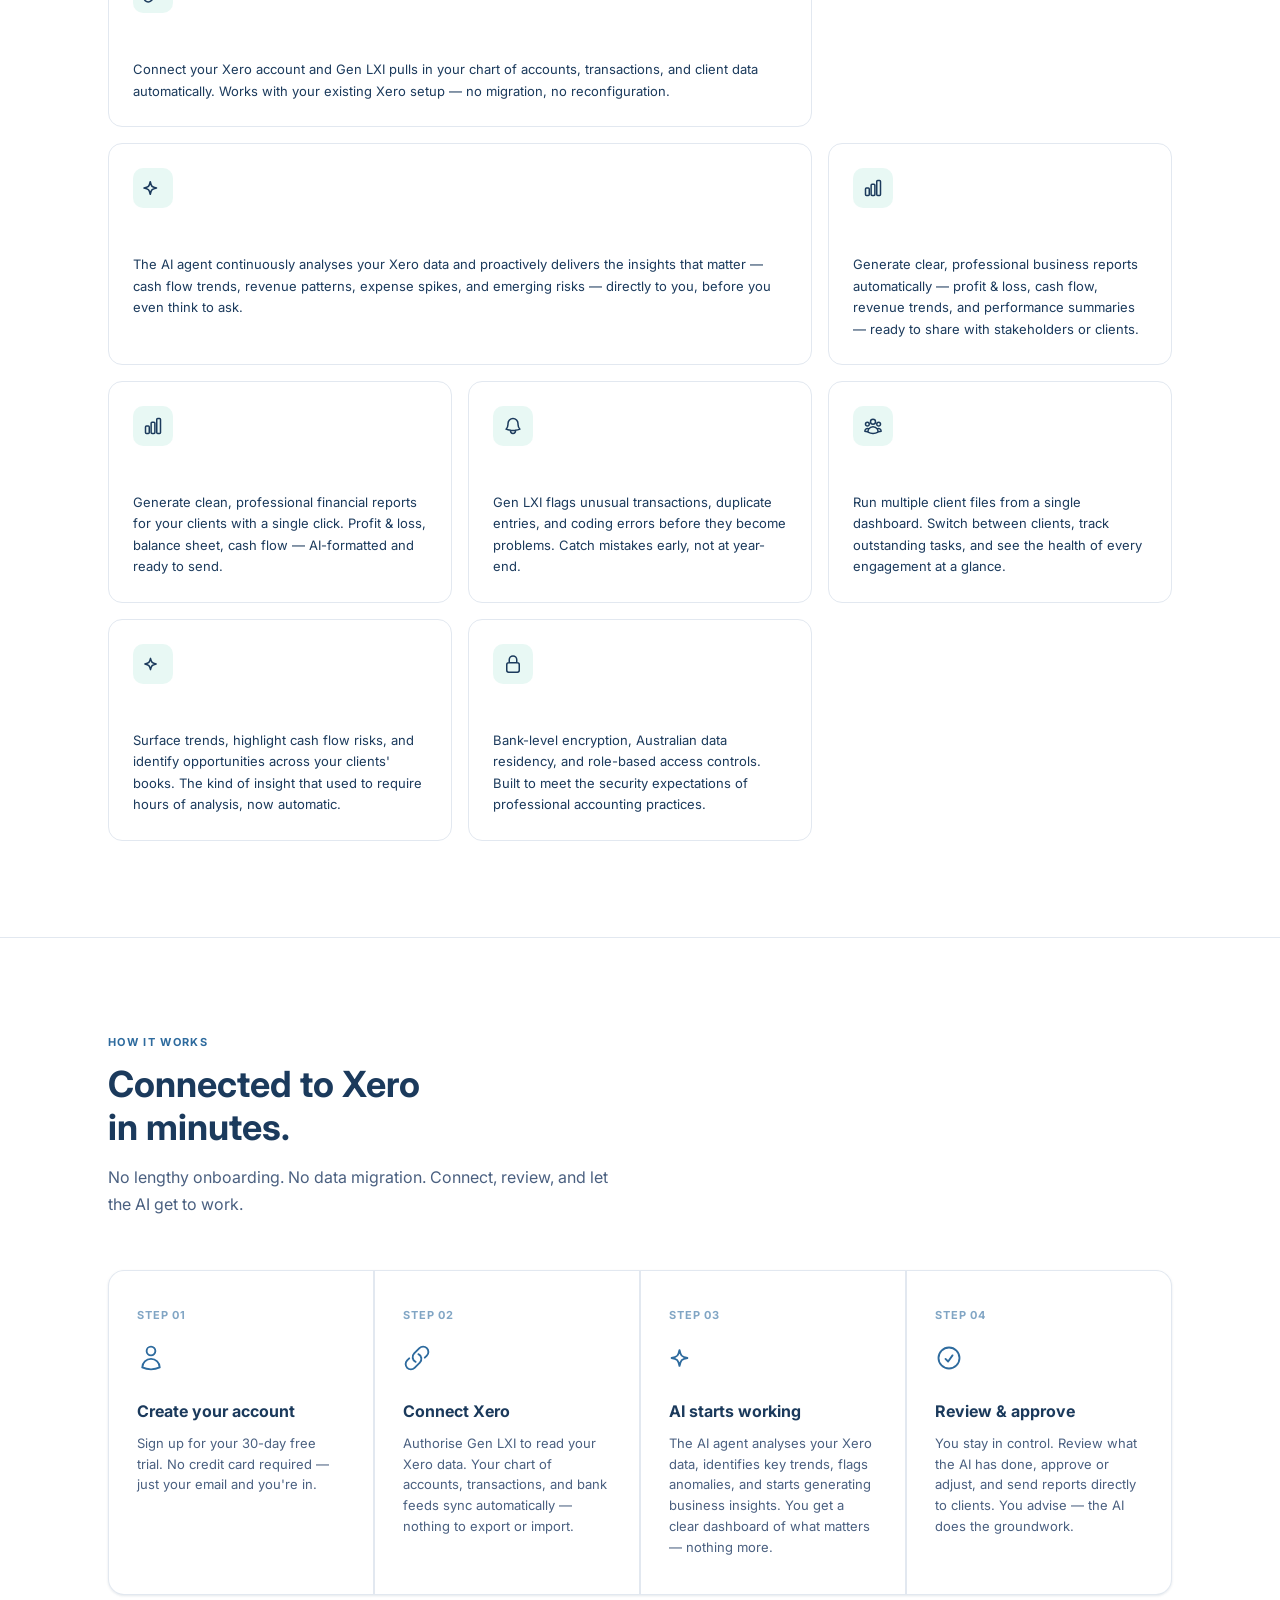
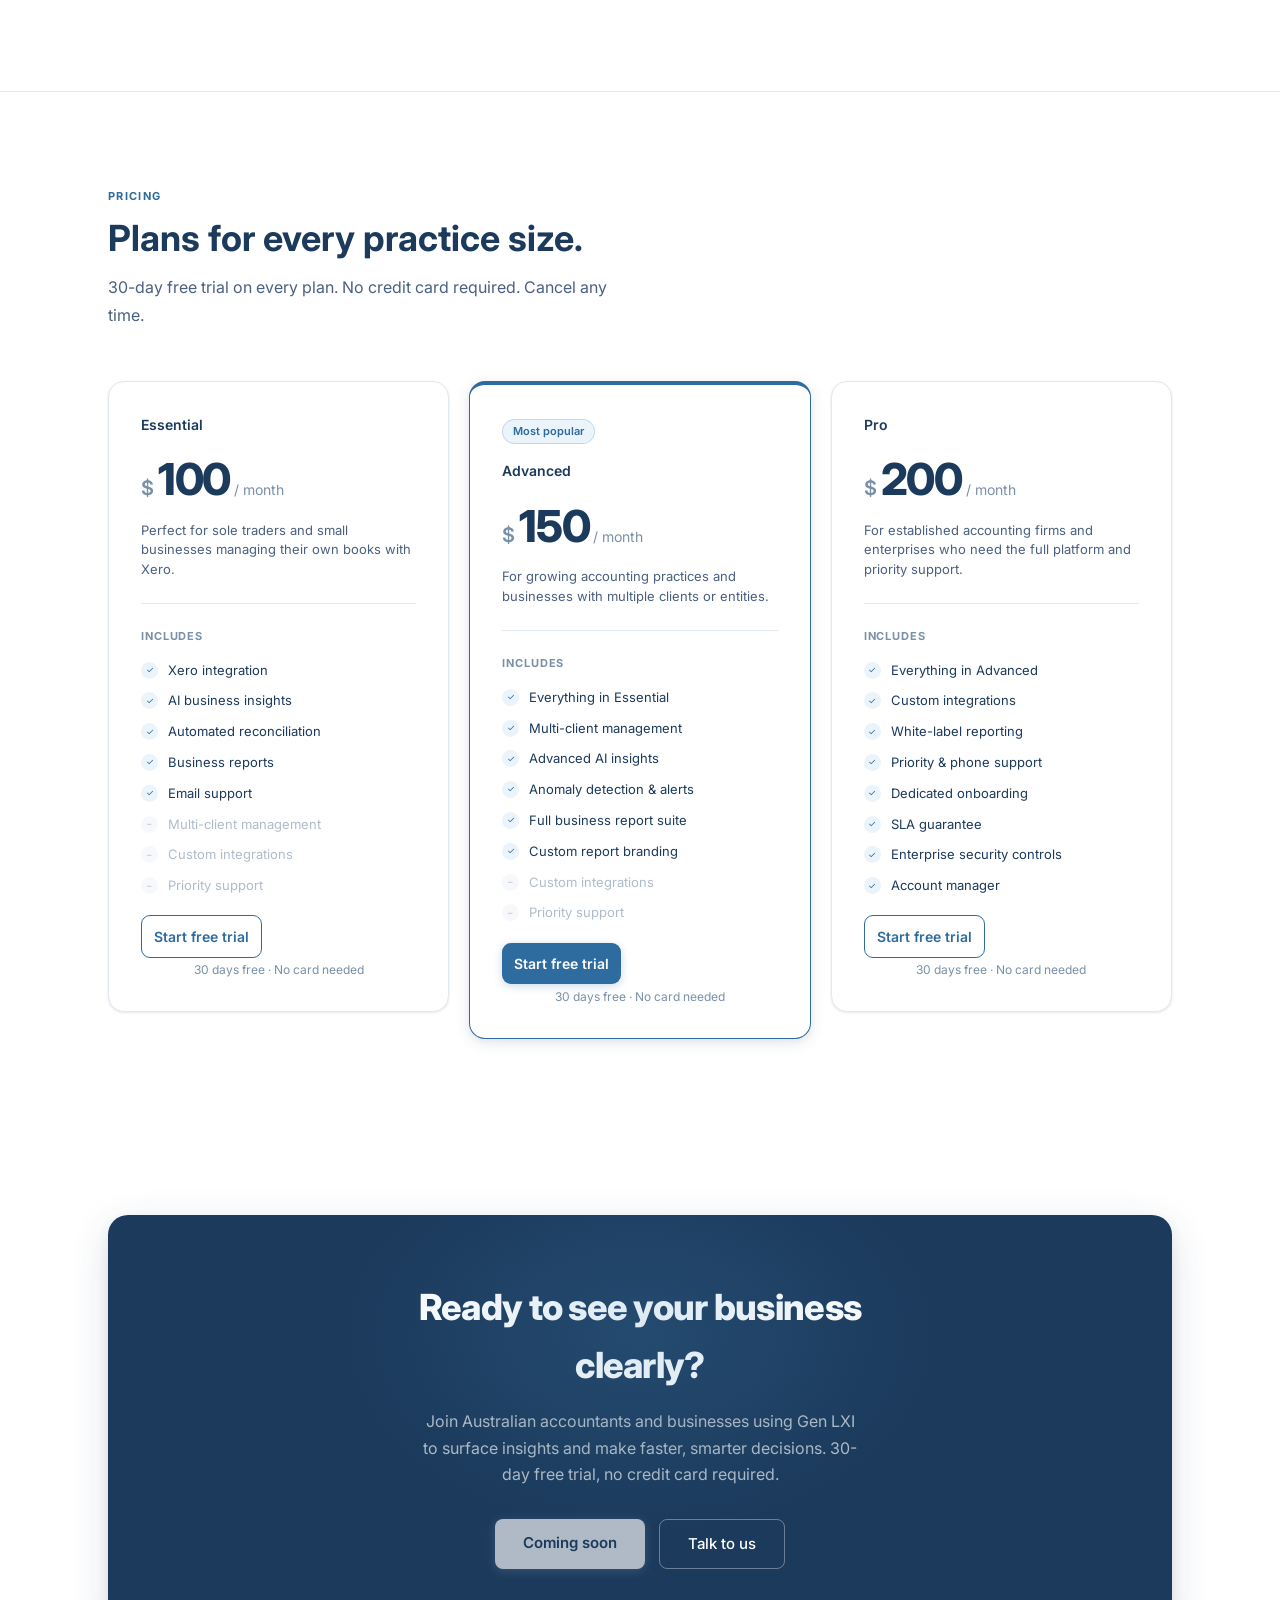
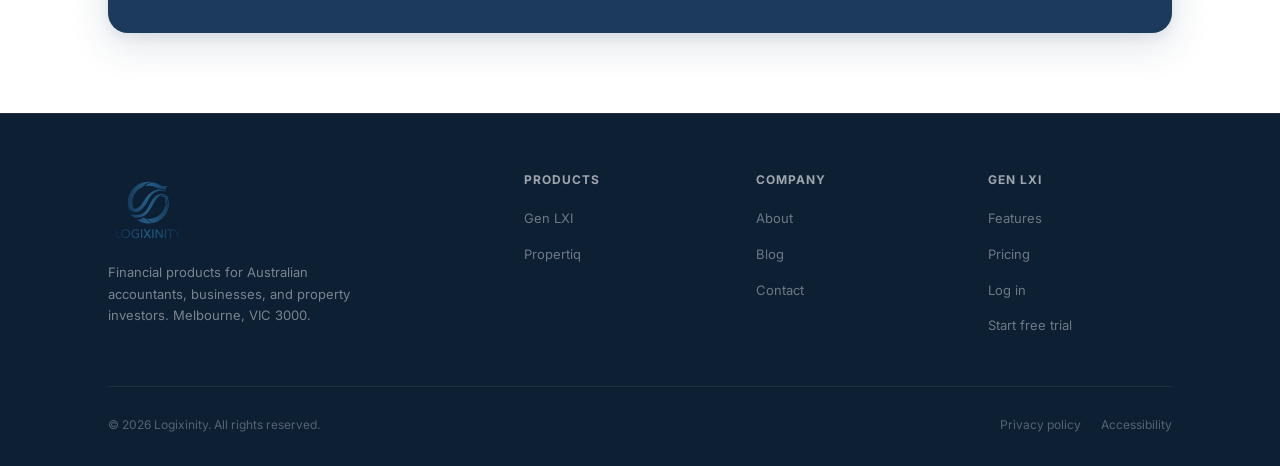
==== commit 44b28e50: "fix: expand nav bar to 88px, logo to 76px tall" ====
--- a/accountant-ai.html
+++ b/accountant-ai.html
@@ -24,7 +24,7 @@
   <header class="nav">
     <div class="container nav-inner">
       <a href="/" class="nav-logo">
-        <img src="assets/logo-nav.png" alt="Logixinity" width="122" height="120" />
+        <img src="assets/logo-nav.png" alt="Logixinity" style="height:76px;width:auto;" />
       </a>
 
       <nav aria-label="Main navigation">
--- a/css/styles.css
+++ b/css/styles.css
@@ -121,7 +121,7 @@
   display: flex;
   align-items: center;
   justify-content: space-between;
-  height: 64px;
+  height: 88px;
 }
 
 .nav-logo {
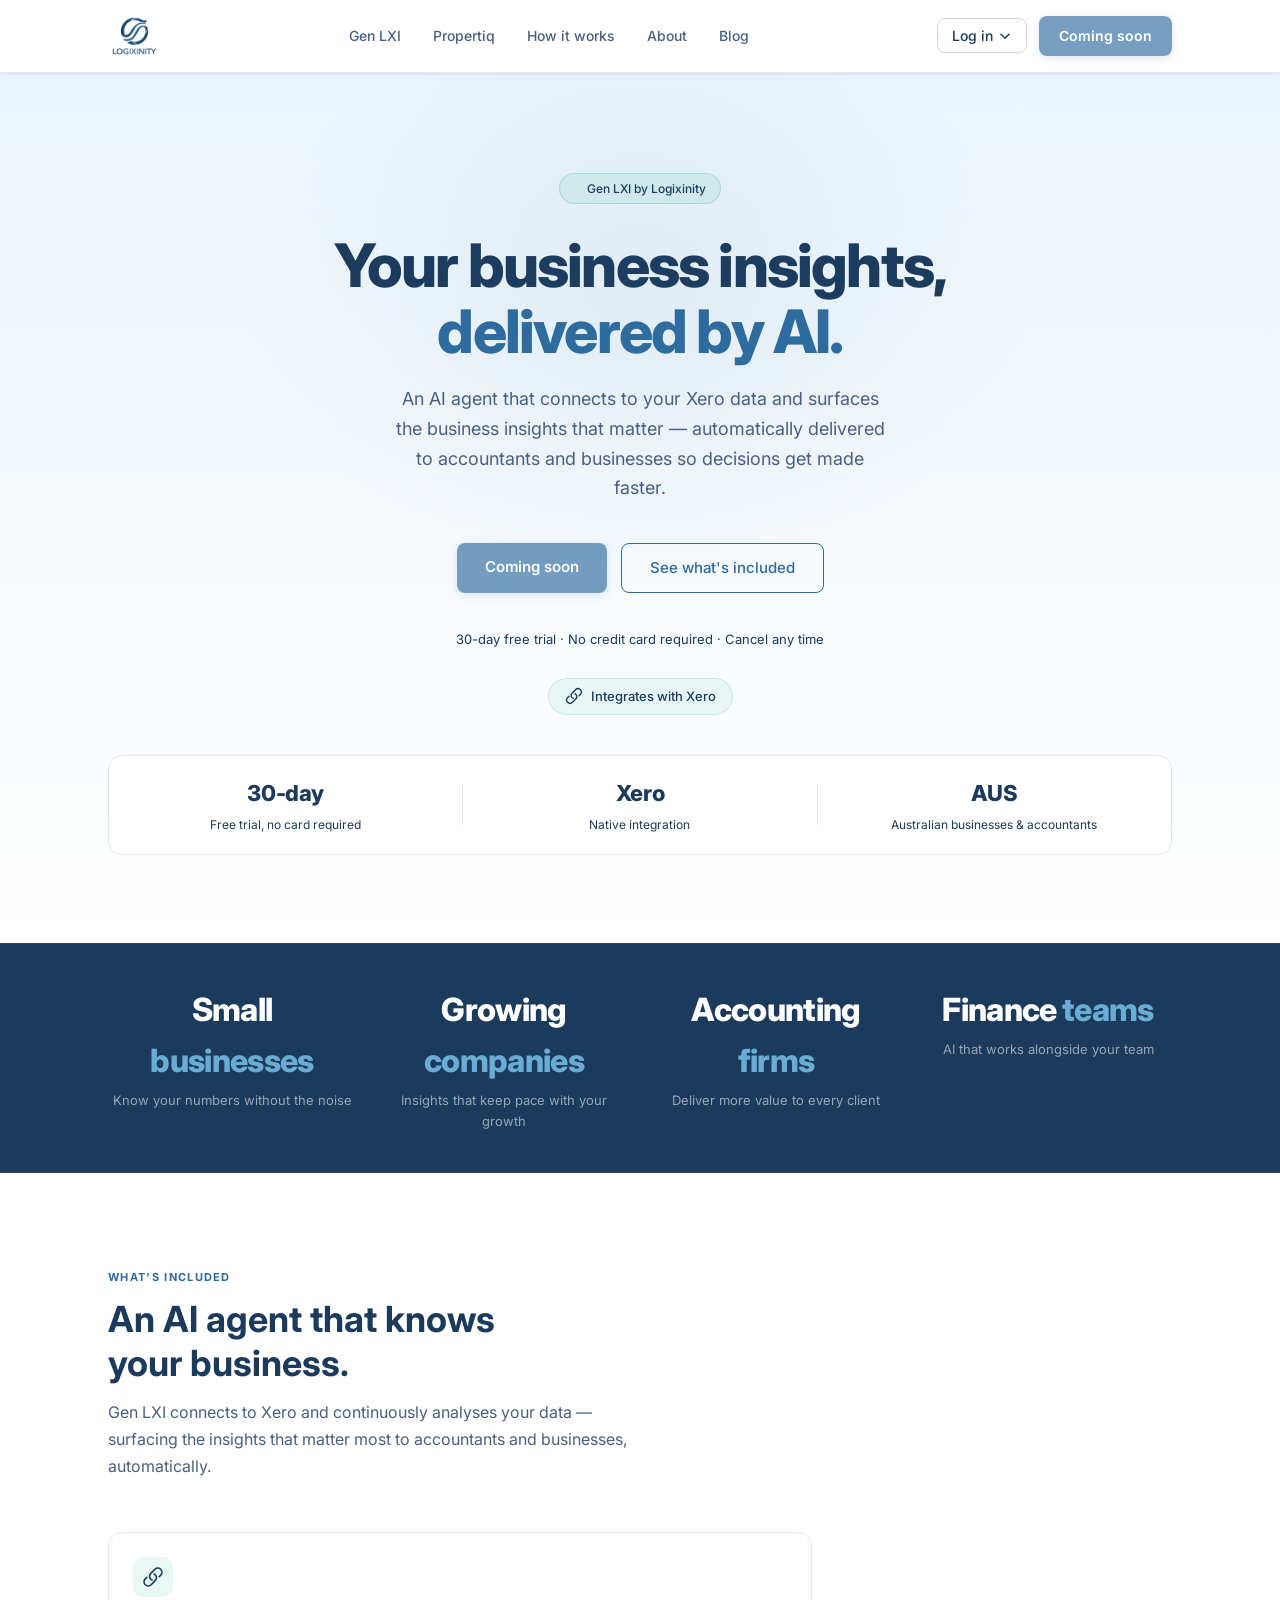
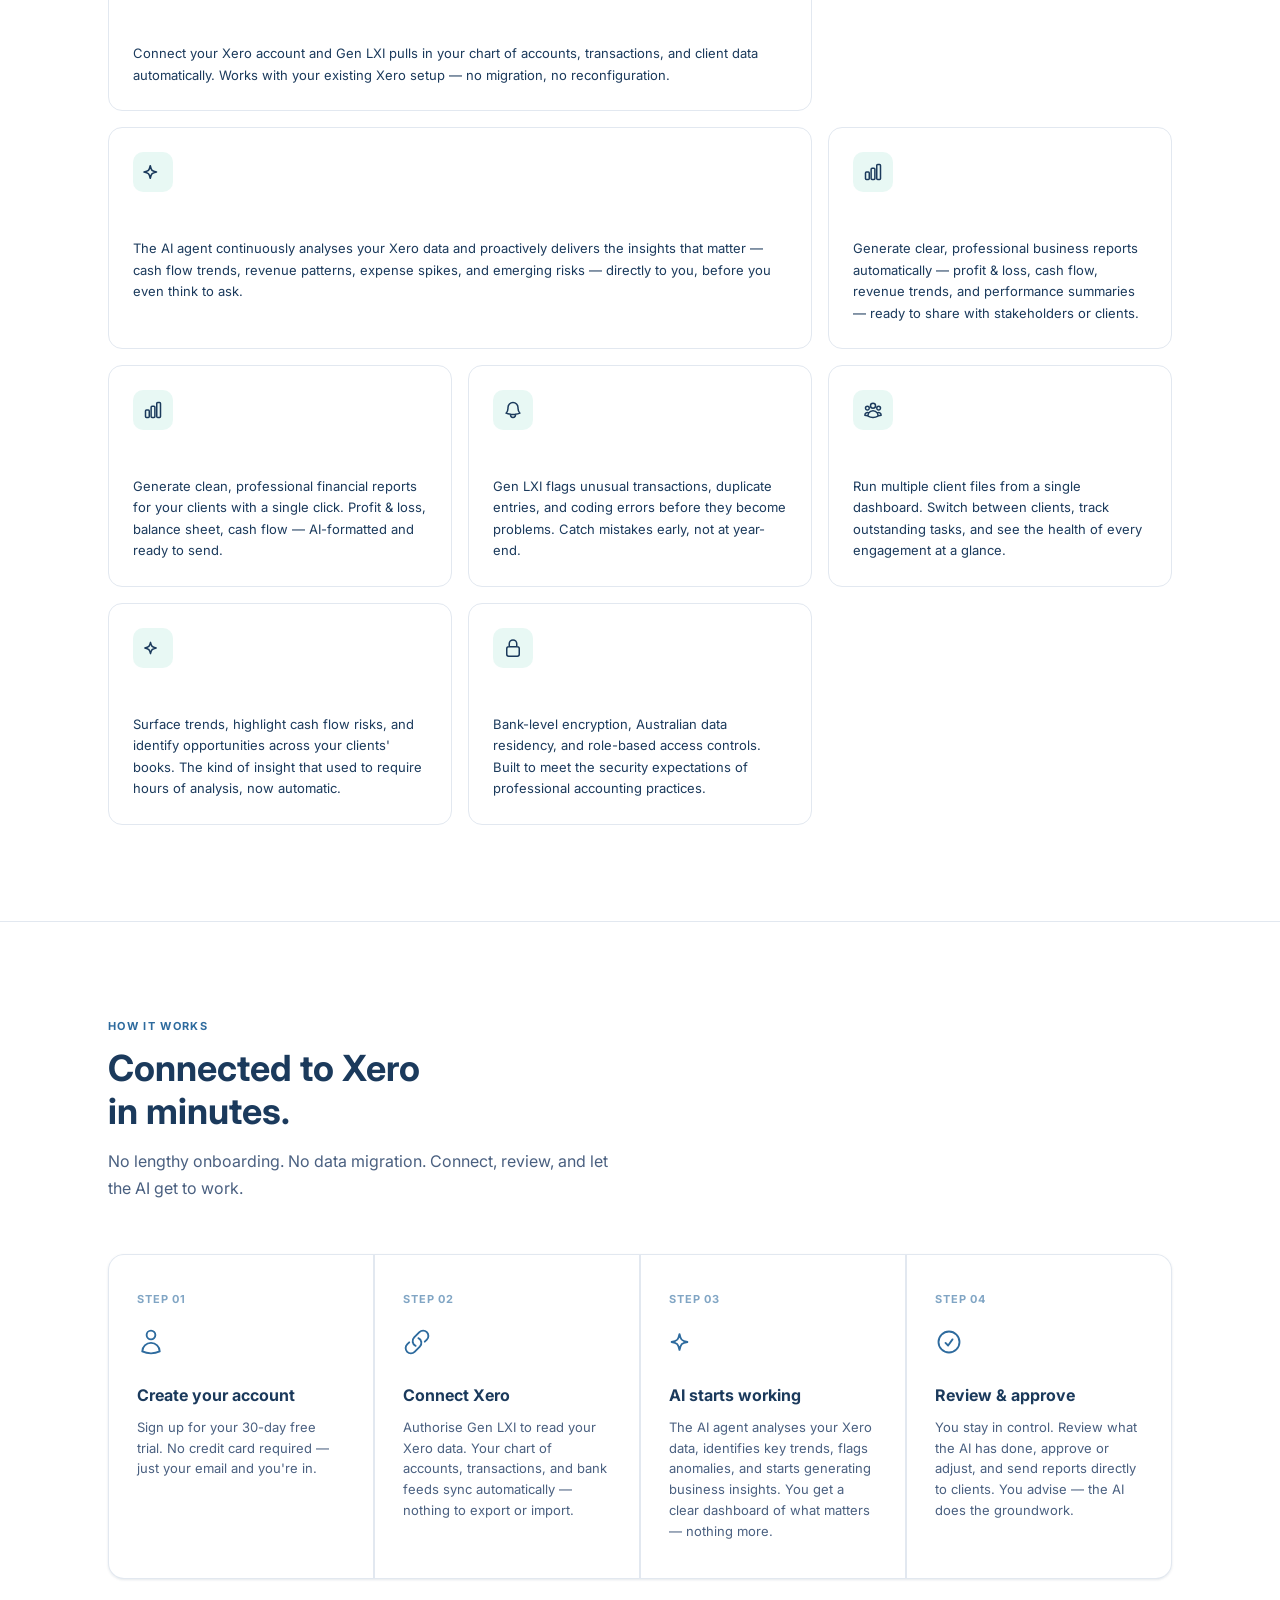
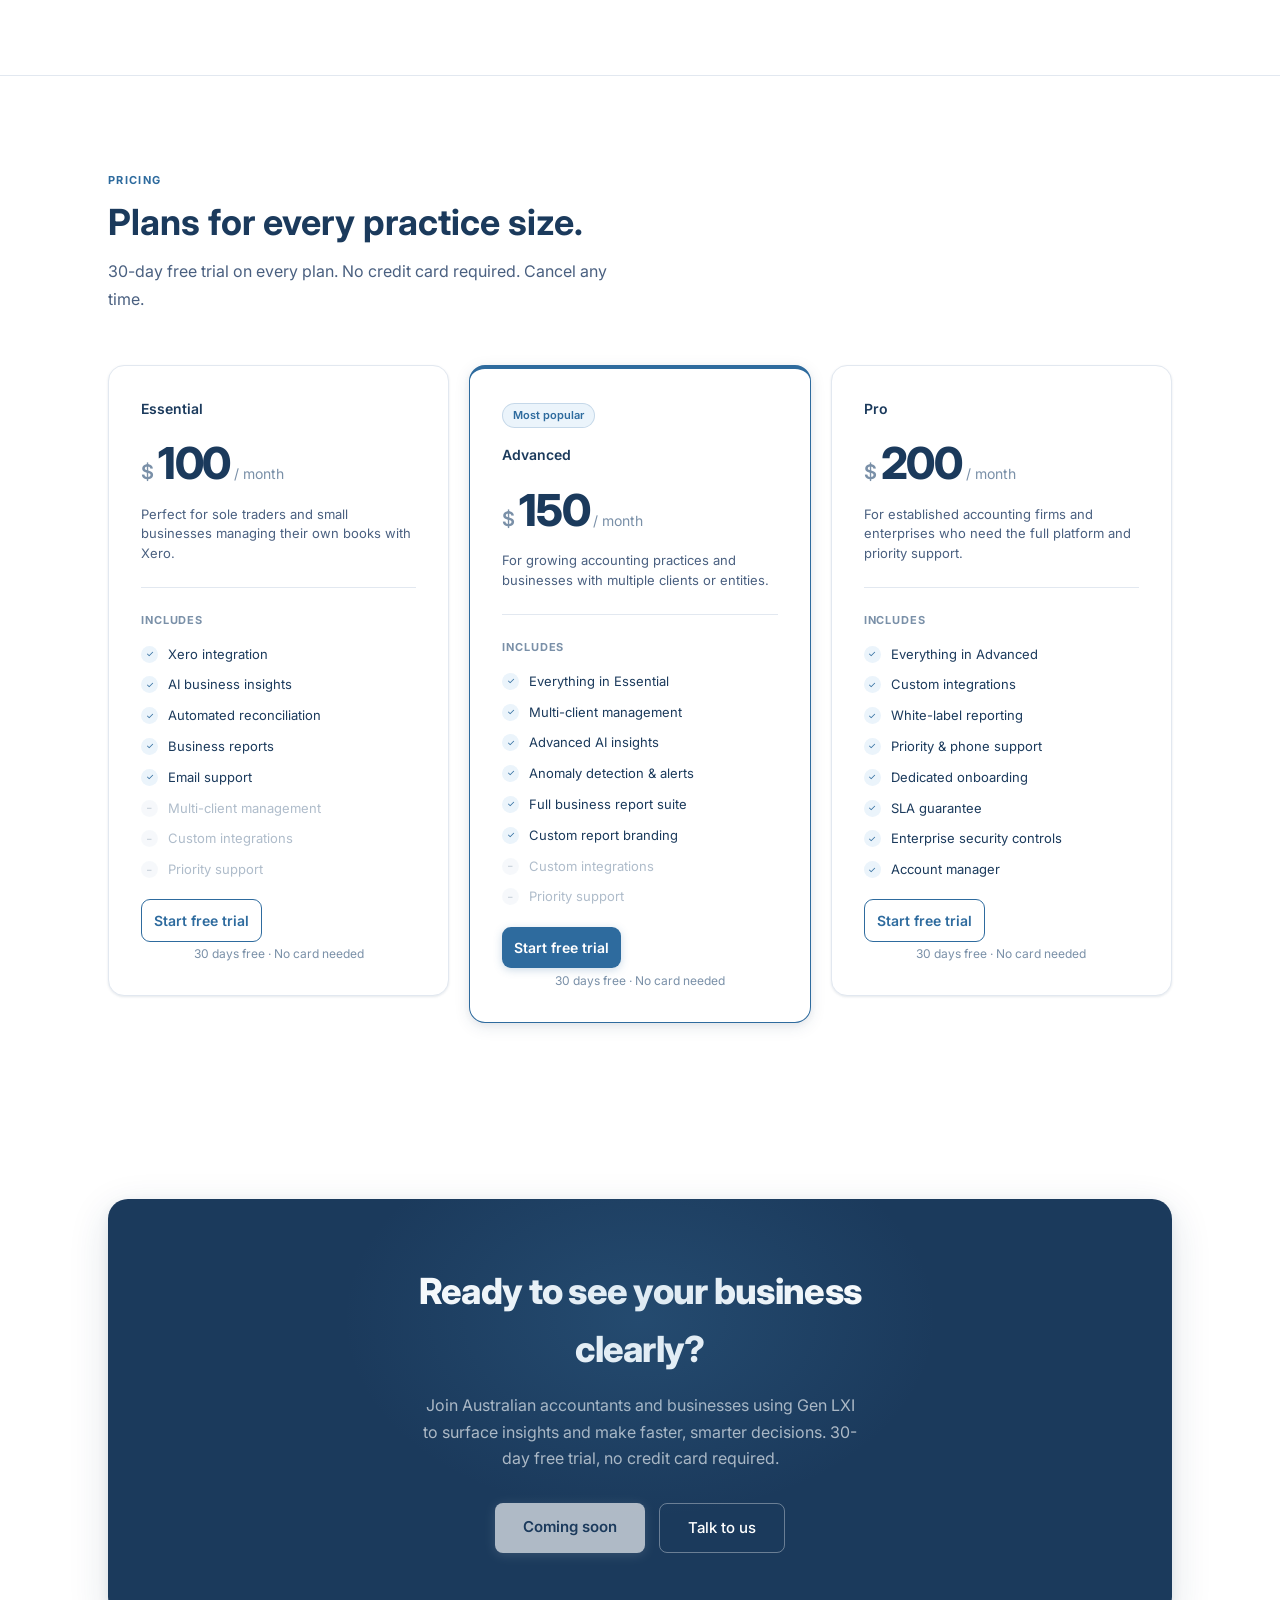
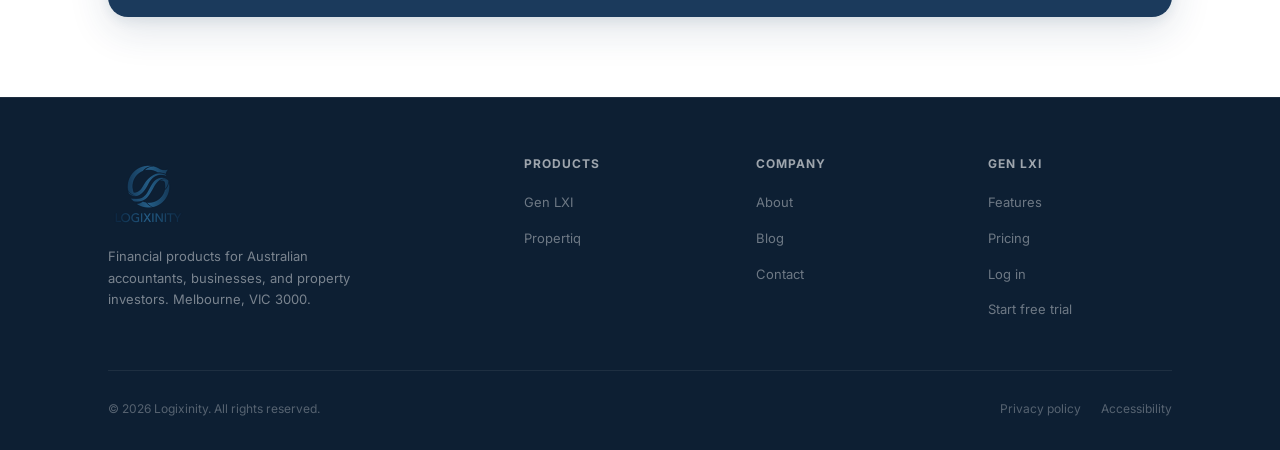
==== commit 8b14bece: "fix: nav logo 52px, nav height 72px - balanced sizing" ====
--- a/accountant-ai.html
+++ b/accountant-ai.html
@@ -24,7 +24,7 @@
   <header class="nav">
     <div class="container nav-inner">
       <a href="/" class="nav-logo">
-        <img src="assets/logo-nav.png" alt="Logixinity" style="height:76px;width:auto;" />
+        <img src="assets/logo-nav.png" alt="Logixinity" style="height:52px;width:auto;" />
       </a>
 
       <nav aria-label="Main navigation">
--- a/css/styles.css
+++ b/css/styles.css
@@ -121,7 +121,7 @@
   display: flex;
   align-items: center;
   justify-content: space-between;
-  height: 88px;
+  height: 72px;
 }
 
 .nav-logo {
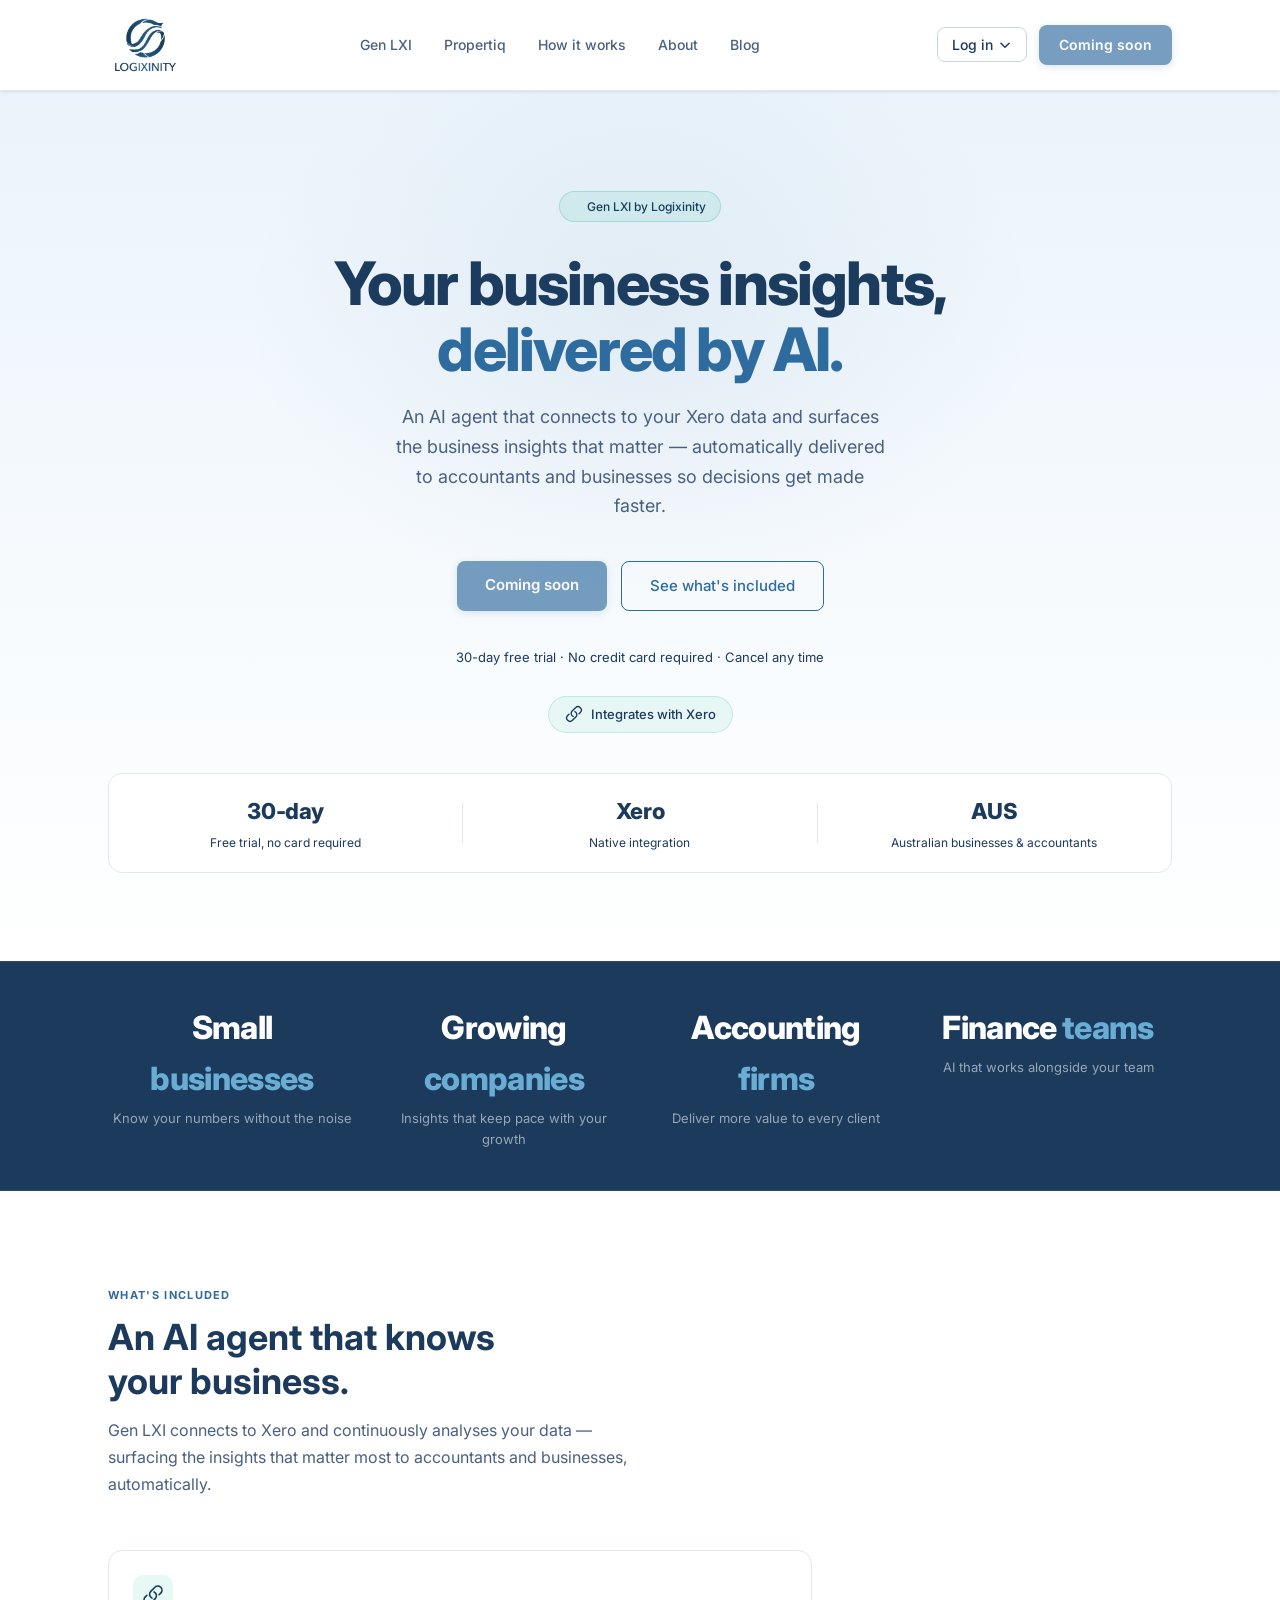
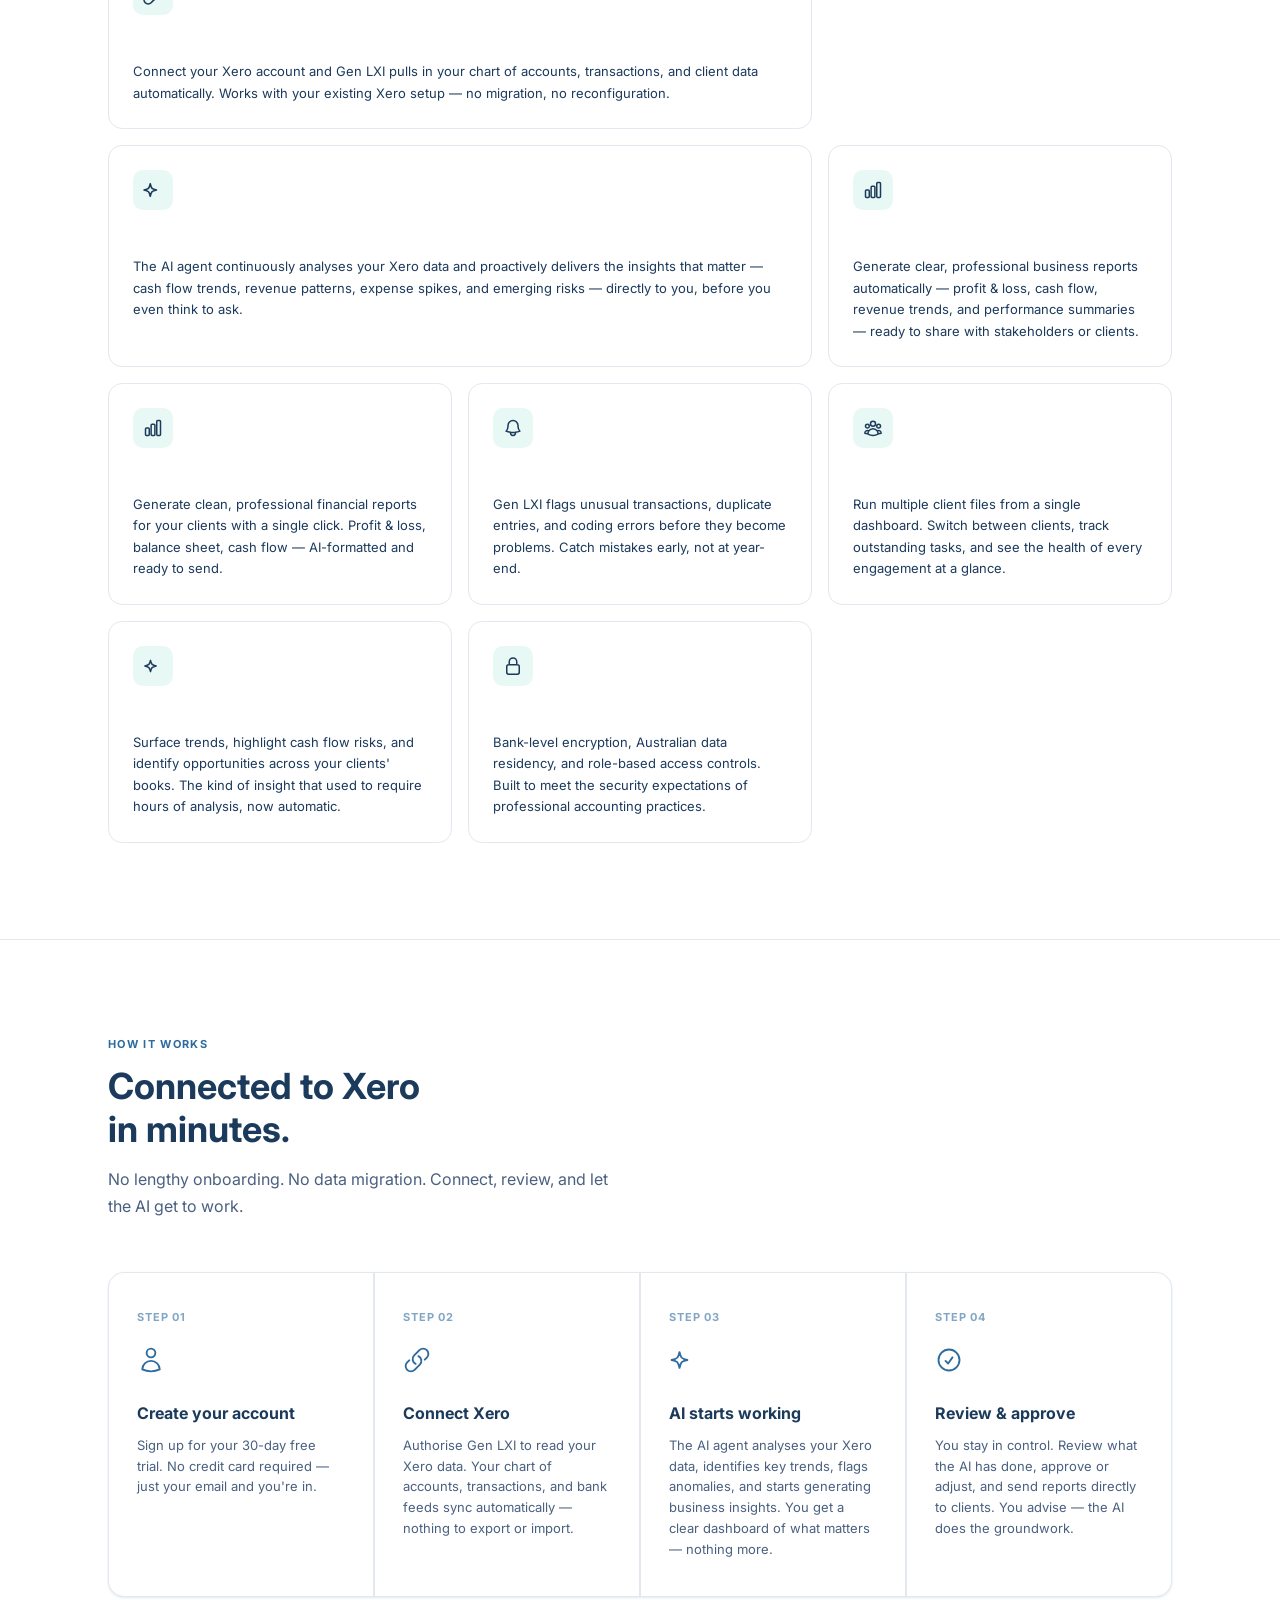
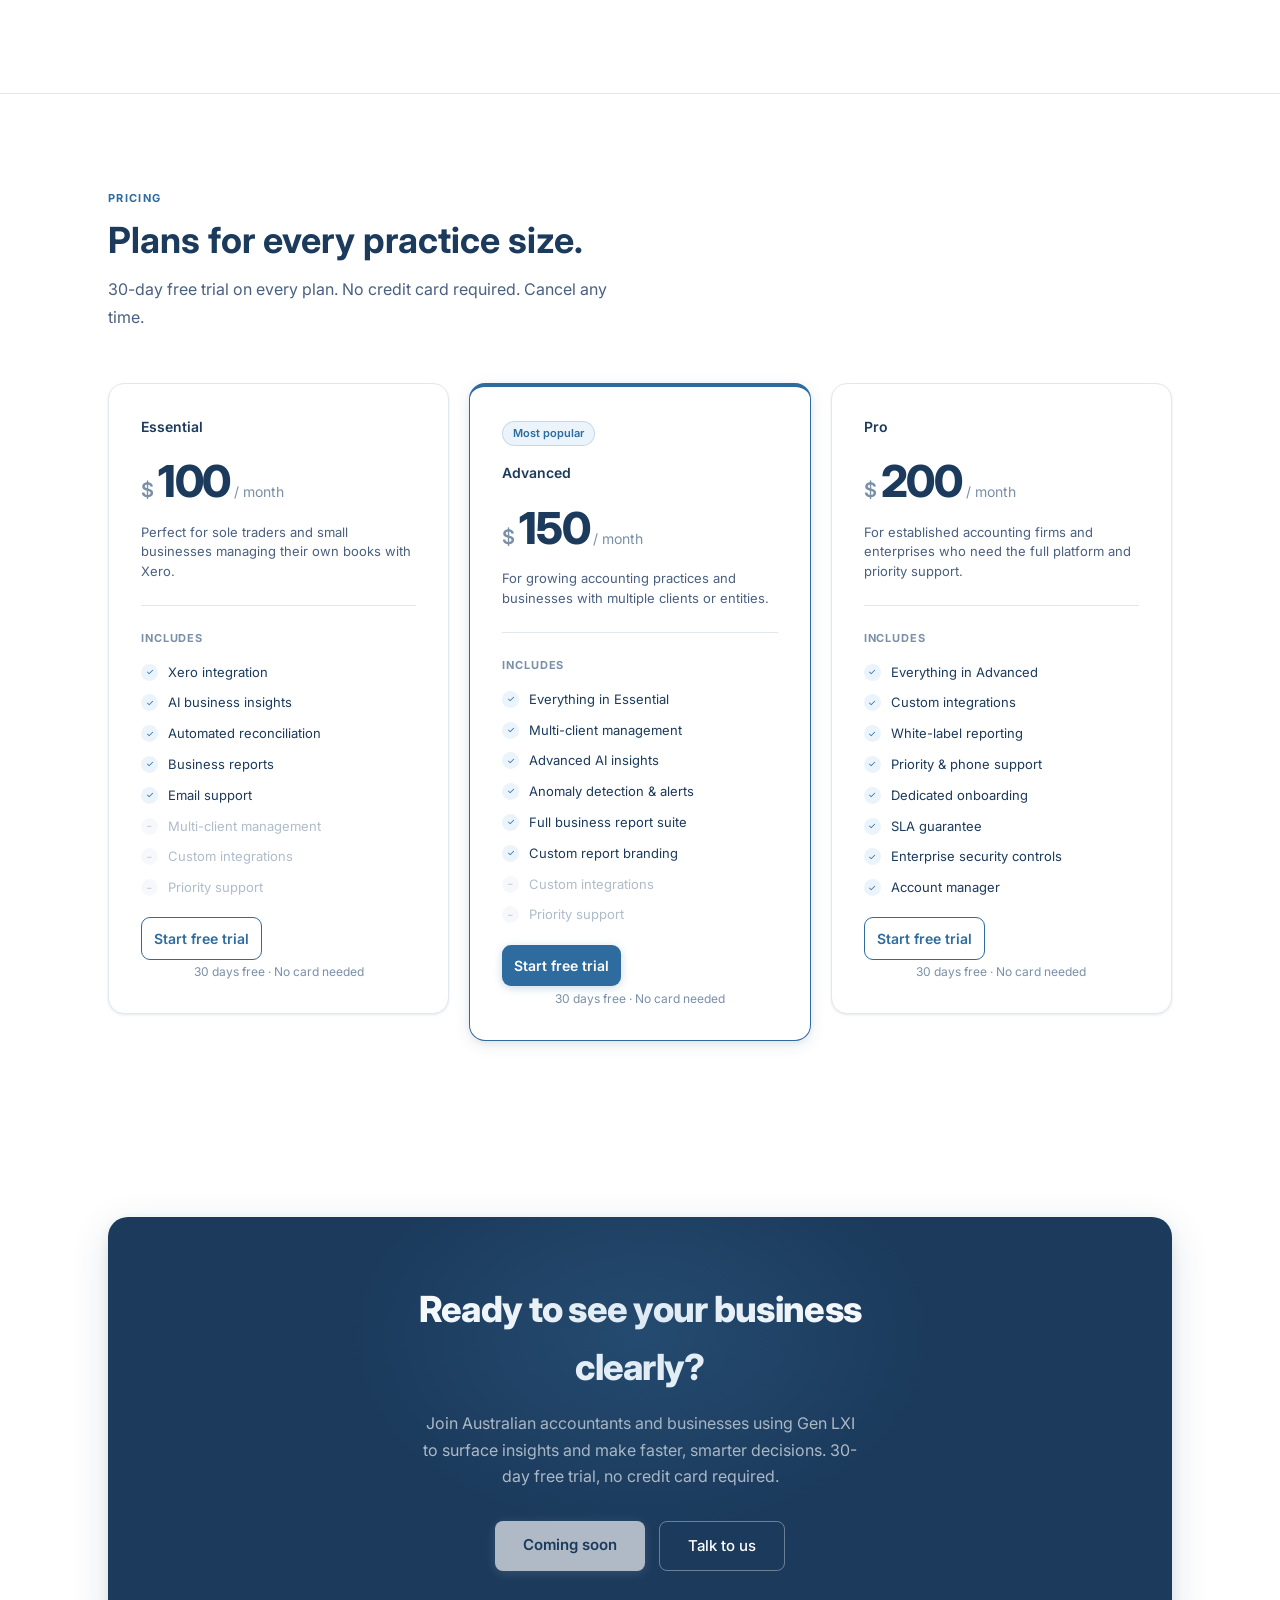
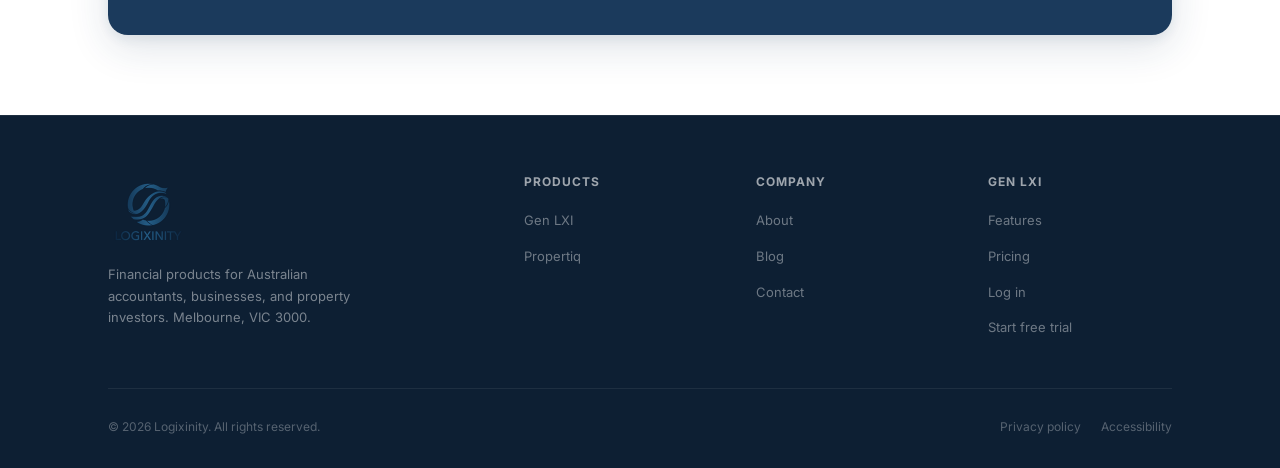
==== commit bce68162: "fix: nav logo 74px, nav bar 90px" ====
--- a/accountant-ai.html
+++ b/accountant-ai.html
@@ -24,7 +24,7 @@
   <header class="nav">
     <div class="container nav-inner">
       <a href="/" class="nav-logo">
-        <img src="assets/logo-nav.png" alt="Logixinity" style="height:52px;width:auto;" />
+        <img src="assets/logo-nav.png" alt="Logixinity" style="height:74px;width:auto;" />
       </a>
 
       <nav aria-label="Main navigation">
--- a/css/styles.css
+++ b/css/styles.css
@@ -121,7 +121,7 @@
   display: flex;
   align-items: center;
   justify-content: space-between;
-  height: 72px;
+  height: 90px;
 }
 
 .nav-logo {
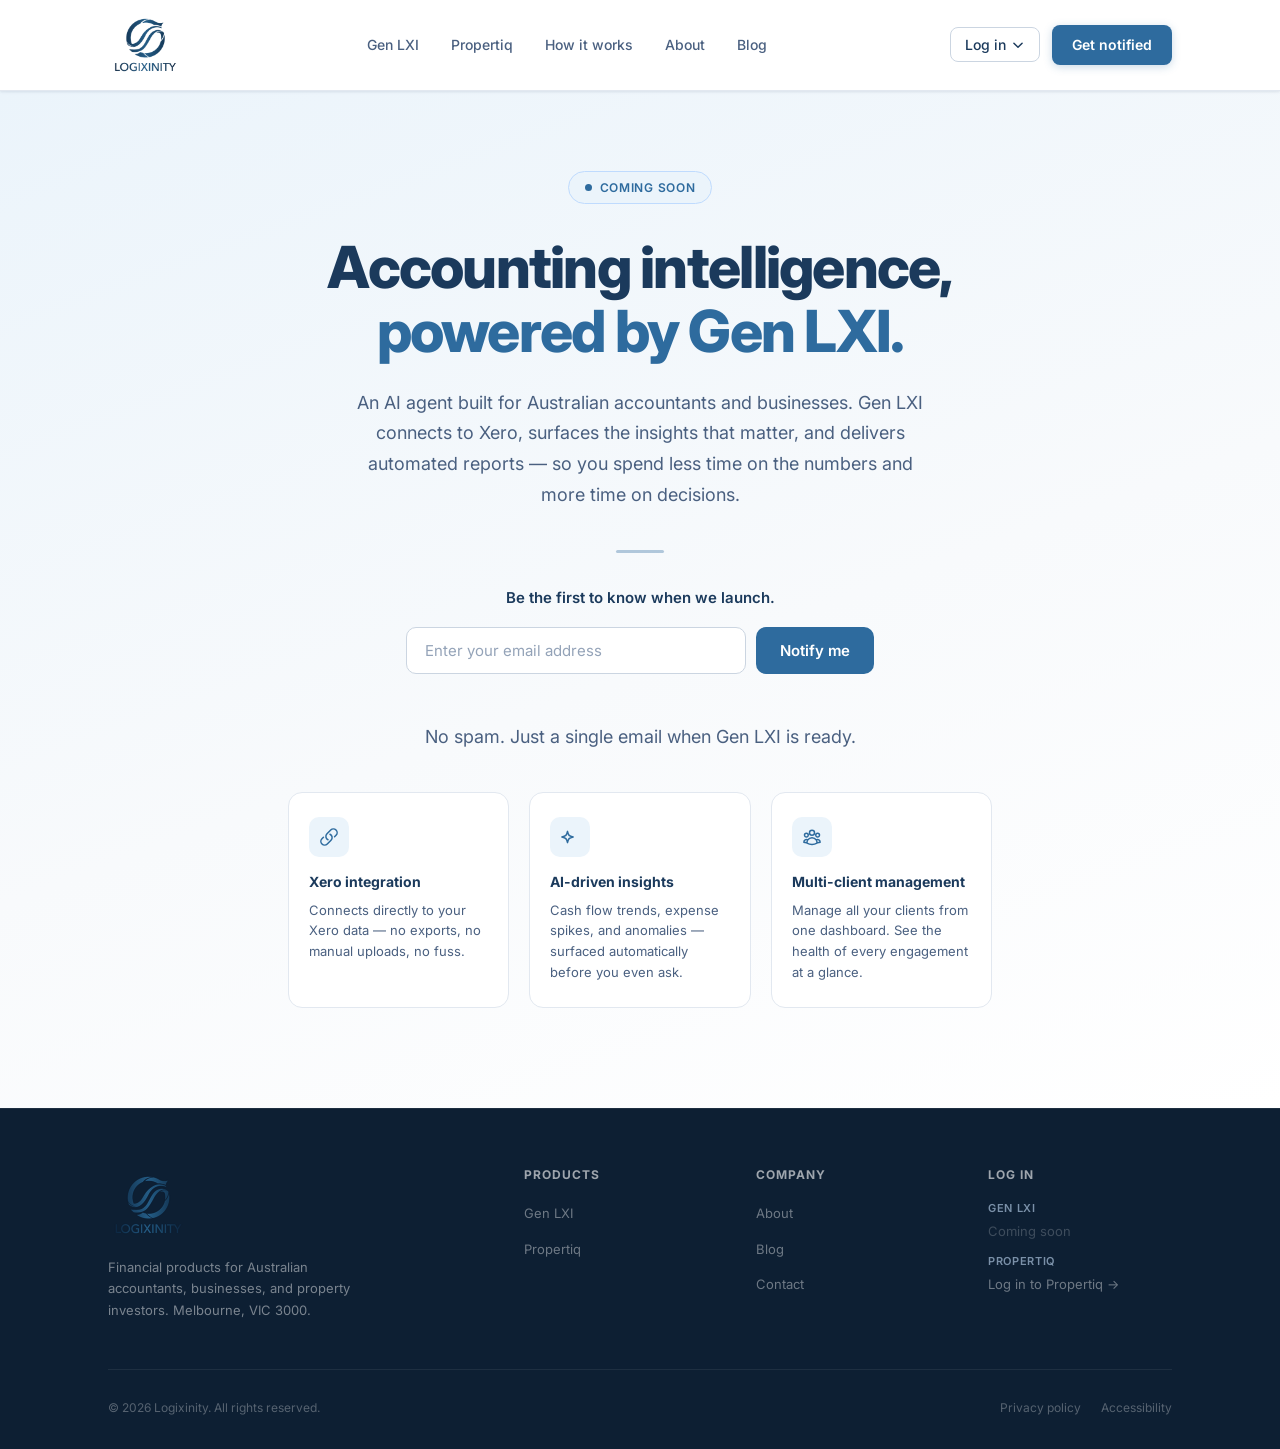
==== commit 9c28882c: "feat: PropIQ branding on Propertiq card, live chat with Advisor feature, Gen LXI coming soon page" ====
--- a/accountant-ai.html
+++ b/accountant-ai.html
@@ -3,20 +3,188 @@
 <head>
   <meta charset="UTF-8" />
   <meta name="viewport" content="width=device-width, initial-scale=1.0" />
-  <meta name="description" content="Gen LXI by Logixinity — an AI agent that delivers business insights directly to accountants and businesses via Xero. Automated reporting, anomaly detection, and more." />
+  <meta name="description" content="Gen LXI by Logixinity — AI-powered accounting intelligence for accountants and businesses. Coming soon." />
   <meta name="robots" content="index, follow" />
   <meta property="og:title" content="Gen LXI — AI-Powered Accounting by Logixinity" />
-  <meta property="og:description" content="An AI agent that delivers business insights directly to accountants and businesses via Xero. Automated reporting, anomaly detection, and more. 30-day free trial." />
+  <meta property="og:description" content="AI-powered accounting intelligence for accountants and businesses. Coming soon." />
   <meta property="og:type" content="website" />
   <meta property="og:url" content="https://www.logixinity.com/accountant-ai" />
-  <title>Gen LXI — AI-Powered Accounting | Logixinity</title>
+  <title>Gen LXI — Coming Soon | Logixinity</title>
   <link rel="stylesheet" href="css/styles.css" />
-  <link rel="stylesheet" href="css/accountant-ai.css" />
   <link rel="preconnect" href="https://fonts.googleapis.com" />
   <link rel="preconnect" href="https://fonts.gstatic.com" crossorigin />
   <link href="https://fonts.googleapis.com/css2?family=Inter:wght@400;500;600;700;800&display=swap" rel="stylesheet" />
+  <style>
+    /* ── Gen LXI Placeholder Page ── */
+    .genlxi-page {
+      min-height: 100vh;
+      display: flex;
+      flex-direction: column;
+    }
+
+    .genlxi-hero {
+      flex: 1;
+      background: linear-gradient(160deg, #EBF4FB 0%, #F8FAFC 55%, #ffffff 100%);
+      display: flex;
+      align-items: center;
+      padding: 80px 0 100px;
+    }
+
+    .genlxi-hero .container {
+      max-width: 760px;
+      text-align: center;
+    }
+
+    .genlxi-tag {
+      display: inline-flex;
+      align-items: center;
+      gap: 8px;
+      background: #EBF4FB;
+      border: 1px solid #BFDBFE;
+      border-radius: 100px;
+      padding: 6px 16px;
+      font-size: 12px;
+      font-weight: 600;
+      color: #2E6B9E;
+      letter-spacing: 0.06em;
+      text-transform: uppercase;
+      margin-bottom: 32px;
+    }
+    .genlxi-tag-dot {
+      width: 7px;
+      height: 7px;
+      border-radius: 50%;
+      background: #2E6B9E;
+      animation: pulse 2s ease-in-out infinite;
+    }
+    @keyframes pulse {
+      0%, 100% { opacity: 1; transform: scale(1); }
+      50% { opacity: 0.5; transform: scale(0.85); }
+    }
+
+    .genlxi-hero h1 {
+      font-size: clamp(38px, 6vw, 58px);
+      font-weight: 800;
+      color: #1B3A5C;
+      letter-spacing: -0.03em;
+      line-height: 1.1;
+      margin-bottom: 24px;
+    }
+    .genlxi-hero h1 em {
+      font-style: normal;
+      color: #2E6B9E;
+    }
+
+    .genlxi-hero p {
+      font-size: 18px;
+      color: #4A6080;
+      line-height: 1.7;
+      max-width: 580px;
+      margin: 0 auto 40px;
+    }
+
+    .genlxi-notify {
+      display: flex;
+      gap: 10px;
+      justify-content: center;
+      flex-wrap: wrap;
+      margin-bottom: 48px;
+    }
+    .genlxi-notify input {
+      flex: 1;
+      min-width: 260px;
+      max-width: 340px;
+      padding: 13px 18px;
+      border: 1.5px solid #CBD5E1;
+      border-radius: 10px;
+      font-size: 15px;
+      font-family: 'Inter', sans-serif;
+      color: #1B3A5C;
+      background: #ffffff;
+      outline: none;
+      transition: border-color 0.18s;
+    }
+    .genlxi-notify input:focus {
+      border-color: #2E6B9E;
+    }
+    .genlxi-notify input::placeholder {
+      color: #94A3B8;
+    }
+    .genlxi-notify button {
+      padding: 13px 24px;
+      background: #2E6B9E;
+      color: #ffffff;
+      border: none;
+      border-radius: 10px;
+      font-size: 15px;
+      font-weight: 600;
+      font-family: 'Inter', sans-serif;
+      cursor: pointer;
+      transition: background 0.18s;
+      white-space: nowrap;
+    }
+    .genlxi-notify button:hover {
+      background: #1B3A5C;
+    }
+
+    .genlxi-features {
+      display: grid;
+      grid-template-columns: repeat(3, 1fr);
+      gap: 20px;
+      margin-top: 16px;
+    }
+    @media (max-width: 640px) {
+      .genlxi-features { grid-template-columns: 1fr; }
+    }
+
+    .genlxi-feature {
+      background: #ffffff;
+      border: 1px solid #E2E8F0;
+      border-radius: 14px;
+      padding: 24px 20px;
+      text-align: left;
+    }
+    .genlxi-feature-icon {
+      width: 40px;
+      height: 40px;
+      border-radius: 10px;
+      background: #EBF4FB;
+      display: flex;
+      align-items: center;
+      justify-content: center;
+      margin-bottom: 14px;
+      color: #2E6B9E;
+    }
+    .genlxi-feature h4 {
+      font-size: 14px;
+      font-weight: 700;
+      color: #1B3A5C;
+      margin-bottom: 6px;
+    }
+    .genlxi-feature p {
+      font-size: 13px;
+      color: #4A6080;
+      line-height: 1.6;
+      margin: 0;
+    }
+
+    .genlxi-divider {
+      width: 48px;
+      height: 3px;
+      background: #2E6B9E;
+      border-radius: 2px;
+      margin: 0 auto 32px;
+      opacity: 0.35;
+    }
+
+    .notify-note {
+      font-size: 12.5px;
+      color: #94A3B8;
+      margin-top: 12px;
+    }
+  </style>
 </head>
-<body>
+<body class="genlxi-page">
 
   <!-- ============================================================
        NAVIGATION
@@ -31,8 +199,8 @@
         <ul class="nav-links">
           <li><a href="/accountant-ai.html" class="active">Gen LXI</a></li>
           <li><a href="/propertiq.html">Propertiq</a></li>
-          <li><a href="#how">How it works</a></li>
-          <li><a href="#about">About</a></li>
+          <li><a href="/#how">How it works</a></li>
+          <li><a href="/#about">About</a></li>
           <li><a href="/blog">Blog</a></li>
         </ul>
       </nav>
@@ -61,364 +229,82 @@
             </a>
           </div>
         </div>
-        <a href="#" class="btn-primary" style="opacity:0.65;pointer-events:none;">Coming soon</a>
+        <a href="#notify" class="btn-primary">Get notified</a>
       </div>
     </div>
   </header>
 
   <!-- ============================================================
-       HERO
+       HERO — COMING SOON
   ============================================================ -->
-  <section class="hero ai-hero">
+  <section class="genlxi-hero" id="notify">
     <div class="container">
-      <div class="ai-product-tag">
-        <span class="ai-tag-dot"></span>
-        Gen LXI by Logixinity
+
+      <div class="genlxi-tag">
+        <span class="genlxi-tag-dot"></span>
+        Coming soon
       </div>
 
       <h1>
-        Your business insights,<br />
-        <em class="ai-em">delivered by AI.</em>
+        Accounting intelligence,<br />
+        <em>powered by Gen LXI.</em>
       </h1>
 
-      <p class="hero-sub">
-        An AI agent that connects to your Xero data and surfaces the business
-        insights that matter — automatically delivered to accountants and
-        businesses so decisions get made faster.
+      <p>
+        An AI agent built for Australian accountants and businesses.
+        Gen LXI connects to Xero, surfaces the insights that matter,
+        and delivers automated reports — so you spend less time on the numbers
+        and more time on decisions.
       </p>
 
-      <div class="hero-btns">
-        <a href="#" class="btn-primary ai-btn-lg" style="opacity:0.65;pointer-events:none;">Coming soon</a>
-        <a href="#features" class="btn-outline">See what's included</a>
-      </div>
-
-      <p class="ai-hero-note">30-day free trial · No credit card required · Cancel any time</p>
-
-      <div class="ai-xero-badge">
-        <svg width="18" height="18" fill="none" viewBox="0 0 24 24" stroke="currentColor" stroke-width="1.8" aria-hidden="true">
-          <path stroke-linecap="round" stroke-linejoin="round" d="M13.19 8.688a4.5 4.5 0 011.242 7.244l-4.5 4.5a4.5 4.5 0 01-6.364-6.364l1.757-1.757m13.35-.622l1.757-1.757a4.5 4.5 0 00-6.364-6.364l-4.5 4.5a4.5 4.5 0 001.242 7.244" />
-        </svg>
-        Integrates with Xero
-      </div>
-
-      <div class="ai-hero-stats">
-        <div class="ai-hero-stat">
-          <span class="ai-stat-num">30-day</span>
-          <span class="ai-stat-lbl">Free trial, no card required</span>
-        </div>
-        <div class="ai-hero-stat-divider"></div>
-        <div class="ai-hero-stat">
-          <span class="ai-stat-num">Xero</span>
-          <span class="ai-stat-lbl">Native integration</span>
-        </div>
-        <div class="ai-hero-stat-divider"></div>
-        <div class="ai-hero-stat">
-          <span class="ai-stat-num">AUS</span>
-          <span class="ai-stat-lbl">Australian businesses &amp; accountants</span>
-        </div>
-      </div>
-    </div>
-  </section>
-
-  <!-- ============================================================
-       WHO IT'S FOR
-  ============================================================ -->
-  <div class="stats-bar">
-    <div class="container">
-      <div class="stats-grid">
-        <div class="stat-item">
-          <div class="num">Small <span>businesses</span></div>
-          <div class="lbl">Know your numbers without the noise</div>
-        </div>
-        <div class="stat-item">
-          <div class="num">Growing <span>companies</span></div>
-          <div class="lbl">Insights that keep pace with your growth</div>
-        </div>
-        <div class="stat-item">
-          <div class="num">Accounting <span>firms</span></div>
-          <div class="lbl">Deliver more value to every client</div>
-        </div>
-        <div class="stat-item">
-          <div class="num">Finance <span>teams</span></div>
-          <div class="lbl">AI that works alongside your team</div>
-        </div>
-      </div>
-    </div>
-  </div>
-
-  <!-- ============================================================
-       FEATURES
-  ============================================================ -->
-  <section class="section" id="features">
-    <div class="container">
-      <div class="section-label">What's included</div>
-      <h2 class="section-title">An AI agent that knows<br />your business.</h2>
-      <p class="section-sub">
-        Gen LXI connects to Xero and continuously analyses your data —
-        surfacing the insights that matter most to accountants and businesses, automatically.
+      <div class="genlxi-divider"></div>
+
+      <p style="font-size:15px;font-weight:600;color:#1B3A5C;margin-bottom:16px;">
+        Be the first to know when we launch.
       </p>
 
-      <div class="ai-features-grid">
-
-        <div class="ai-feature-card ai-feature-large">
-          <div class="ai-feature-icon">
-            <svg width="22" height="22" fill="none" viewBox="0 0 24 24" stroke="currentColor" stroke-width="1.8" aria-hidden="true">
+      <div class="genlxi-notify">
+        <input type="email" placeholder="Enter your email address" />
+        <button type="button">Notify me</button>
+      </div>
+      <p class="notify-note">No spam. Just a single email when Gen LXI is ready.</p>
+
+      <div class="genlxi-features">
+
+        <div class="genlxi-feature">
+          <div class="genlxi-feature-icon">
+            <svg width="20" height="20" fill="none" viewBox="0 0 24 24" stroke="currentColor" stroke-width="1.8">
               <path stroke-linecap="round" stroke-linejoin="round" d="M13.19 8.688a4.5 4.5 0 011.242 7.244l-4.5 4.5a4.5 4.5 0 01-6.364-6.364l1.757-1.757m13.35-.622l1.757-1.757a4.5 4.5 0 00-6.364-6.364l-4.5 4.5a4.5 4.5 0 001.242 7.244" />
             </svg>
           </div>
-          <h3>Xero integration</h3>
-          <p>Connect your Xero account and Gen LXI pulls in your chart of accounts, transactions, and client data automatically. Works with your existing Xero setup — no migration, no reconfiguration.</p>
-        </div>
-
-        <div class="ai-feature-card ai-feature-large">
-          <div class="ai-feature-icon">
-            <svg width="22" height="22" fill="none" viewBox="0 0 24 24" stroke="currentColor" stroke-width="1.8" aria-hidden="true">
+          <h4>Xero integration</h4>
+          <p>Connects directly to your Xero data — no exports, no manual uploads, no fuss.</p>
+        </div>
+
+        <div class="genlxi-feature">
+          <div class="genlxi-feature-icon">
+            <svg width="20" height="20" fill="none" viewBox="0 0 24 24" stroke="currentColor" stroke-width="1.8">
               <path stroke-linecap="round" stroke-linejoin="round" d="M9.813 15.904L9 18.75l-.813-2.846a4.5 4.5 0 00-3.09-3.09L2.25 12l2.846-.813a4.5 4.5 0 003.09-3.09L9 5.25l.813 2.846a4.5 4.5 0 003.09 3.09L15.75 12l-2.846.813a4.5 4.5 0 00-3.09 3.09z" />
             </svg>
           </div>
-          <h3>AI-driven business insights</h3>
-          <p>The AI agent continuously analyses your Xero data and proactively delivers the insights that matter — cash flow trends, revenue patterns, expense spikes, and emerging risks — directly to you, before you even think to ask.</p>
-        </div>
-
-        <div class="ai-feature-card">
-          <div class="ai-feature-icon">
-            <svg width="20" height="20" fill="none" viewBox="0 0 24 24" stroke="currentColor" stroke-width="1.8" aria-hidden="true">
-              <path stroke-linecap="round" stroke-linejoin="round" d="M3 13.125C3 12.504 3.504 12 4.125 12h2.25c.621 0 1.125.504 1.125 1.125v6.75C7.5 20.496 6.996 21 6.375 21h-2.25A1.125 1.125 0 013 19.875v-6.75zM9.75 8.625c0-.621.504-1.125 1.125-1.125h2.25c.621 0 1.125.504 1.125 1.125v11.25c0 .621-.504 1.125-1.125 1.125h-2.25a1.125 1.125 0 01-1.125-1.125V8.625zM16.5 4.125c0-.621.504-1.125 1.125-1.125h2.25C20.496 3 21 3.504 21 4.125v15.75c0 .621-.504 1.125-1.125 1.125h-2.25a1.125 1.125 0 01-1.125-1.125V4.125z" />
-            </svg>
-          </div>
-          <h3>Business reports</h3>
-          <p>Generate clear, professional business reports automatically — profit &amp; loss, cash flow, revenue trends, and performance summaries — ready to share with stakeholders or clients.</p>
-        </div>
-
-        <div class="ai-feature-card">
-          <div class="ai-feature-icon">
-            <svg width="20" height="20" fill="none" viewBox="0 0 24 24" stroke="currentColor" stroke-width="1.8" aria-hidden="true">
-              <path stroke-linecap="round" stroke-linejoin="round" d="M3 13.125C3 12.504 3.504 12 4.125 12h2.25c.621 0 1.125.504 1.125 1.125v6.75C7.5 20.496 6.996 21 6.375 21h-2.25A1.125 1.125 0 013 19.875v-6.75zM9.75 8.625c0-.621.504-1.125 1.125-1.125h2.25c.621 0 1.125.504 1.125 1.125v11.25c0 .621-.504 1.125-1.125 1.125h-2.25a1.125 1.125 0 01-1.125-1.125V8.625zM16.5 4.125c0-.621.504-1.125 1.125-1.125h2.25C20.496 3 21 3.504 21 4.125v15.75c0 .621-.504 1.125-1.125 1.125h-2.25a1.125 1.125 0 01-1.125-1.125V4.125z" />
-            </svg>
-          </div>
-          <h3>Client reports</h3>
-          <p>Generate clean, professional financial reports for your clients with a single click. Profit &amp; loss, balance sheet, cash flow — AI-formatted and ready to send.</p>
-        </div>
-
-        <div class="ai-feature-card">
-          <div class="ai-feature-icon">
-            <svg width="20" height="20" fill="none" viewBox="0 0 24 24" stroke="currentColor" stroke-width="1.8" aria-hidden="true">
-              <path stroke-linecap="round" stroke-linejoin="round" d="M14.857 17.082a23.848 23.848 0 005.454-1.31A8.967 8.967 0 0118 9.75v-.7V9A6 6 0 006 9v.75a8.967 8.967 0 01-2.312 6.022c1.733.64 3.56 1.085 5.455 1.31m5.714 0a24.255 24.255 0 01-5.714 0m5.714 0a3 3 0 11-5.714 0" />
-            </svg>
-          </div>
-          <h3>Anomaly detection</h3>
-          <p>Gen LXI flags unusual transactions, duplicate entries, and coding errors before they become problems. Catch mistakes early, not at year-end.</p>
-        </div>
-
-        <div class="ai-feature-card">
-          <div class="ai-feature-icon">
-            <svg width="20" height="20" fill="none" viewBox="0 0 24 24" stroke="currentColor" stroke-width="1.8" aria-hidden="true">
+          <h4>AI-driven insights</h4>
+          <p>Cash flow trends, expense spikes, and anomalies — surfaced automatically before you even ask.</p>
+        </div>
+
+        <div class="genlxi-feature">
+          <div class="genlxi-feature-icon">
+            <svg width="20" height="20" fill="none" viewBox="0 0 24 24" stroke="currentColor" stroke-width="1.8">
               <path stroke-linecap="round" stroke-linejoin="round" d="M18 18.72a9.094 9.094 0 003.741-.479 3 3 0 00-4.682-2.72m.94 3.198l.001.031c0 .225-.012.447-.037.666A11.944 11.944 0 0112 21c-2.17 0-4.207-.576-5.963-1.584A6.062 6.062 0 016 18.719m12 0a5.971 5.971 0 00-.941-3.197m0 0A5.995 5.995 0 0012 12.75a5.995 5.995 0 00-5.058 2.772m0 0a3 3 0 00-4.681 2.72 8.986 8.986 0 003.74.477m.94-3.197a5.971 5.971 0 00-.94 3.197M15 6.75a3 3 0 11-6 0 3 3 0 016 0zm6 3a2.25 2.25 0 11-4.5 0 2.25 2.25 0 014.5 0zm-13.5 0a2.25 2.25 0 11-4.5 0 2.25 2.25 0 014.5 0z" />
             </svg>
           </div>
-          <h3>Multi-client management</h3>
-          <p>Run multiple client files from a single dashboard. Switch between clients, track outstanding tasks, and see the health of every engagement at a glance.</p>
-        </div>
-
-        <div class="ai-feature-card">
-          <div class="ai-feature-icon">
-            <svg width="20" height="20" fill="none" viewBox="0 0 24 24" stroke="currentColor" stroke-width="1.8" aria-hidden="true">
-              <path stroke-linecap="round" stroke-linejoin="round" d="M9.813 15.904L9 18.75l-.813-2.846a4.5 4.5 0 00-3.09-3.09L2.25 12l2.846-.813a4.5 4.5 0 003.09-3.09L9 5.25l.813 2.846a4.5 4.5 0 003.09 3.09L15.75 12l-2.846.813a4.5 4.5 0 00-3.09 3.09z" />
-            </svg>
-          </div>
-          <h3>AI insights</h3>
-          <p>Surface trends, highlight cash flow risks, and identify opportunities across your clients' books. The kind of insight that used to require hours of analysis, now automatic.</p>
-        </div>
-
-        <div class="ai-feature-card">
-          <div class="ai-feature-icon">
-            <svg width="20" height="20" fill="none" viewBox="0 0 24 24" stroke="currentColor" stroke-width="1.8" aria-hidden="true">
-              <path stroke-linecap="round" stroke-linejoin="round" d="M16.5 10.5V6.75a4.5 4.5 0 10-9 0v3.75m-.75 11.25h10.5a2.25 2.25 0 002.25-2.25v-6.75a2.25 2.25 0 00-2.25-2.25H6.75a2.25 2.25 0 00-2.25 2.25v6.75a2.25 2.25 0 002.25 2.25z" />
-            </svg>
-          </div>
-          <h3>Secure &amp; compliant</h3>
-          <p>Bank-level encryption, Australian data residency, and role-based access controls. Built to meet the security expectations of professional accounting practices.</p>
-        </div>
-
-      </div>
+          <h4>Multi-client management</h4>
+          <p>Manage all your clients from one dashboard. See the health of every engagement at a glance.</p>
+        </div>
+
+      </div>
+
     </div>
   </section>
-
-  <div class="divider"></div>
-
-  <!-- ============================================================
-       HOW IT WORKS
-  ============================================================ -->
-  <section class="section" id="how">
-    <div class="container">
-      <div class="section-label">How it works</div>
-      <h2 class="section-title">Connected to Xero<br />in minutes.</h2>
-      <p class="section-sub">
-        No lengthy onboarding. No data migration. Connect, review, and let the AI get to work.
-      </p>
-
-      <div class="how-grid">
-        <div class="how-step">
-          <div class="how-num">STEP 01</div>
-          <div class="how-step-icon">
-            <svg width="28" height="28" fill="none" viewBox="0 0 24 24" stroke="currentColor" stroke-width="1.6" aria-hidden="true">
-              <path stroke-linecap="round" stroke-linejoin="round" d="M15.75 6a3.75 3.75 0 11-7.5 0 3.75 3.75 0 017.5 0zM4.501 20.118a7.5 7.5 0 0114.998 0A17.933 17.933 0 0112 21.75c-2.676 0-5.216-.584-7.499-1.632z" />
-            </svg>
-          </div>
-          <h4>Create your account</h4>
-          <p>Sign up for your 30-day free trial. No credit card required — just your email and you're in.</p>
-        </div>
-
-        <div class="how-step">
-          <div class="how-num">STEP 02</div>
-          <div class="how-step-icon">
-            <svg width="28" height="28" fill="none" viewBox="0 0 24 24" stroke="currentColor" stroke-width="1.6" aria-hidden="true">
-              <path stroke-linecap="round" stroke-linejoin="round" d="M13.19 8.688a4.5 4.5 0 011.242 7.244l-4.5 4.5a4.5 4.5 0 01-6.364-6.364l1.757-1.757m13.35-.622l1.757-1.757a4.5 4.5 0 00-6.364-6.364l-4.5 4.5a4.5 4.5 0 001.242 7.244" />
-            </svg>
-          </div>
-          <h4>Connect Xero</h4>
-          <p>Authorise Gen LXI to read your Xero data. Your chart of accounts, transactions, and bank feeds sync automatically — nothing to export or import.</p>
-        </div>
-
-        <div class="how-step">
-          <div class="how-num">STEP 03</div>
-          <div class="how-step-icon">
-            <svg width="28" height="28" fill="none" viewBox="0 0 24 24" stroke="currentColor" stroke-width="1.6" aria-hidden="true">
-              <path stroke-linecap="round" stroke-linejoin="round" d="M9.813 15.904L9 18.75l-.813-2.846a4.5 4.5 0 00-3.09-3.09L2.25 12l2.846-.813a4.5 4.5 0 003.09-3.09L9 5.25l.813 2.846a4.5 4.5 0 003.09 3.09L15.75 12l-2.846.813a4.5 4.5 0 00-3.09 3.09z" />
-            </svg>
-          </div>
-          <h4>AI starts working</h4>
-          <p>The AI agent analyses your Xero data, identifies key trends, flags anomalies, and starts generating business insights. You get a clear dashboard of what matters — nothing more.</p>
-        </div>
-
-        <div class="how-step">
-          <div class="how-num">STEP 04</div>
-          <div class="how-step-icon">
-            <svg width="28" height="28" fill="none" viewBox="0 0 24 24" stroke="currentColor" stroke-width="1.6" aria-hidden="true">
-              <path stroke-linecap="round" stroke-linejoin="round" d="M9 12.75L11.25 15 15 9.75M21 12a9 9 0 11-18 0 9 9 0 0118 0z" />
-            </svg>
-          </div>
-          <h4>Review &amp; approve</h4>
-          <p>You stay in control. Review what the AI has done, approve or adjust, and send reports directly to clients. You advise — the AI does the groundwork.</p>
-        </div>
-      </div>
-    </div>
-  </section>
-
-  <div class="divider"></div>
-
-  <!-- ============================================================
-       PRICING
-  ============================================================ -->
-  <section class="section" id="pricing">
-    <div class="container">
-      <div class="section-label">Pricing</div>
-      <h2 class="section-title">Plans for every practice size.</h2>
-      <p class="section-sub">
-        30-day free trial on every plan. No credit card required. Cancel any time.
-      </p>
-
-      <div class="pricing-grid">
-
-        <!-- Essential -->
-        <div class="price-card">
-          <div class="price-tier">Essential</div>
-          <div class="price-amount">
-            <span class="dollar">$</span>
-            <span class="num">100</span>
-            <span class="period">/ month</span>
-          </div>
-          <div class="price-desc">
-            Perfect for sole traders and small businesses managing their own books with Xero.
-          </div>
-          <div class="price-includes">Includes</div>
-          <ul class="price-features">
-            <li><span class="check-icon on">✓</span> Xero integration</li>
-            <li><span class="check-icon on">✓</span> AI business insights</li>
-            <li><span class="check-icon on">✓</span> Automated reconciliation</li>
-            <li><span class="check-icon on">✓</span> Business reports</li>
-            <li><span class="check-icon on">✓</span> Email support</li>
-            <li class="dim"><span class="check-icon off">–</span> Multi-client management</li>
-            <li class="dim"><span class="check-icon off">–</span> Custom integrations</li>
-            <li class="dim"><span class="check-icon off">–</span> Priority support</li>
-          </ul>
-          <a href="#" class="price-cta outline">Start free trial</a>
-          <p class="price-trial">30 days free · No card needed</p>
-        </div>
-
-        <!-- Advanced (popular) -->
-        <div class="price-card popular">
-          <div class="popular-badge">Most popular</div>
-          <div class="price-tier">Advanced</div>
-          <div class="price-amount">
-            <span class="dollar">$</span>
-            <span class="num">150</span>
-            <span class="period">/ month</span>
-          </div>
-          <div class="price-desc">
-            For growing accounting practices and businesses with multiple clients or entities.
-          </div>
-          <div class="price-includes">Includes</div>
-          <ul class="price-features">
-            <li><span class="check-icon on">✓</span> Everything in Essential</li>
-            <li><span class="check-icon on">✓</span> Multi-client management</li>
-            <li><span class="check-icon on">✓</span> Advanced AI insights</li>
-            <li><span class="check-icon on">✓</span> Anomaly detection &amp; alerts</li>
-            <li><span class="check-icon on">✓</span> Full business report suite</li>
-            <li><span class="check-icon on">✓</span> Custom report branding</li>
-            <li class="dim"><span class="check-icon off">–</span> Custom integrations</li>
-            <li class="dim"><span class="check-icon off">–</span> Priority support</li>
-          </ul>
-          <a href="#" class="price-cta solid">Start free trial</a>
-          <p class="price-trial">30 days free · No card needed</p>
-        </div>
-
-        <!-- Pro -->
-        <div class="price-card">
-          <div class="price-tier">Pro</div>
-          <div class="price-amount">
-            <span class="dollar">$</span>
-            <span class="num">200</span>
-            <span class="period">/ month</span>
-          </div>
-          <div class="price-desc">
-            For established accounting firms and enterprises who need the full platform and priority support.
-          </div>
-          <div class="price-includes">Includes</div>
-          <ul class="price-features">
-            <li><span class="check-icon on">✓</span> Everything in Advanced</li>
-            <li><span class="check-icon on">✓</span> Custom integrations</li>
-            <li><span class="check-icon on">✓</span> White-label reporting</li>
-            <li><span class="check-icon on">✓</span> Priority &amp; phone support</li>
-            <li><span class="check-icon on">✓</span> Dedicated onboarding</li>
-            <li><span class="check-icon on">✓</span> SLA guarantee</li>
-            <li><span class="check-icon on">✓</span> Enterprise security controls</li>
-            <li><span class="check-icon on">✓</span> Account manager</li>
-          </ul>
-          <a href="#" class="price-cta outline">Start free trial</a>
-          <p class="price-trial">30 days free · No card needed</p>
-        </div>
-
-      </div>
-    </div>
-  </section>
-
-  <!-- ============================================================
-       CTA BANNER
-  ============================================================ -->
-  <div class="container">
-    <div class="cta-banner">
-      <h2>Ready to see your business<br />clearly?</h2>
-      <p>
-        Join Australian accountants and businesses using Gen LXI
-        to surface insights and make faster, smarter decisions. 30-day free trial, no credit card required.
-      </p>
-      <div class="cta-btns">
-        <a href="#" class="btn-primary ai-btn-lg" style="opacity:0.65;pointer-events:none;">Coming soon</a>
-        <a href="mailto:support@logixinity.com" class="btn-outline" style="font-size:15px; padding:12px 28px;">Talk to us</a>
-      </div>
-    </div>
-  </div>
 
   <!-- ============================================================
        FOOTER
@@ -453,12 +339,16 @@
         </div>
 
         <div class="footer-col">
-          <h4>Gen LXI</h4>
+          <h4>Log in</h4>
           <ul>
-            <li><a href="#features">Features</a></li>
-            <li><a href="#pricing">Pricing</a></li>
-            <li><a href="#">Log in</a></li>
-            <li><a href="#">Start free trial</a></li>
+            <li>
+              <div class="footer-account-product">Gen LXI</div>
+              <a href="#" style="opacity:0.5;pointer-events:none;">Coming soon</a>
+            </li>
+            <li>
+              <div class="footer-account-product">Propertiq</div>
+              <a href="https://ramananraj.github.io/Wealth-Management-app/property-tracker.html">Log in to Propertiq →</a>
+            </li>
           </ul>
         </div>
 
--- a/css/styles.css
+++ b/css/styles.css
@@ -1127,6 +1127,24 @@
    PRODUCT CARD LOGIN LINK
    ============================================================ */
 
+.product-entry-powered {
+  display: inline-flex;
+  align-items: center;
+  font-size: 11.5px;
+  font-weight: 600;
+  color: #2E6B9E;
+  background: #EBF4FB;
+  border: 1px solid #BFDBFE;
+  border-radius: 100px;
+  padding: 3px 12px;
+  margin-bottom: 10px;
+  letter-spacing: 0.01em;
+}
+.product-entry-powered strong {
+  font-weight: 700;
+  margin-left: 3px;
+}
+
 .product-login-link {
   font-size: 12.5px;
   color: var(--text-muted);
